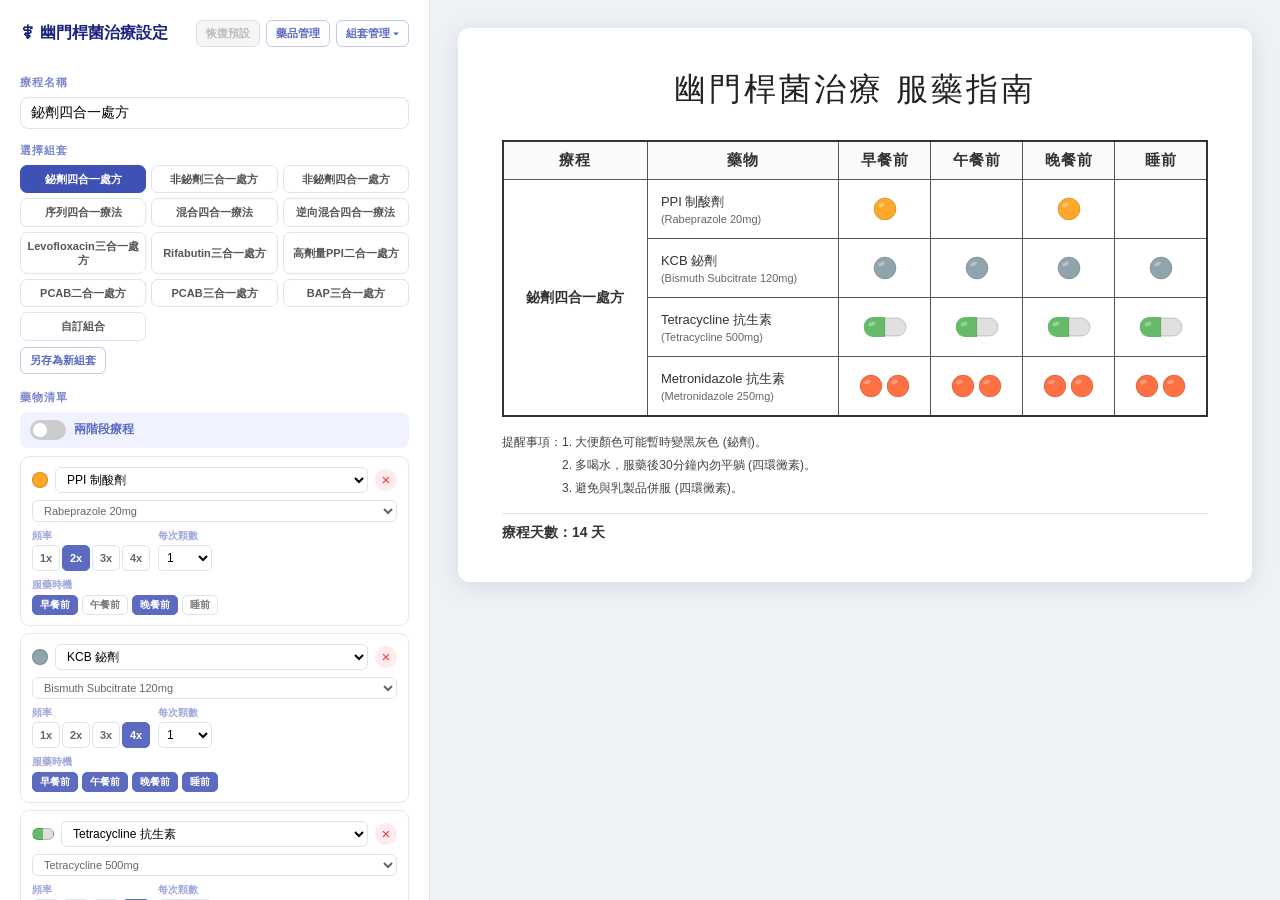
==== index.html @ baceca61 "Add files via upload" ====
<!DOCTYPE html>
<html lang="zh-TW">
<head>
<meta charset="UTF-8">
<meta name="viewport" content="width=device-width, initial-scale=1.0">
<title>幽門桿菌治療服藥指南</title>
<style>
*{box-sizing:border-box;margin:0;padding:0}
body{font-family:'PingFang TC','Noto Sans TC','Microsoft JhengHei',sans-serif;background:#eef2f7;color:#333;min-height:100vh}
.app{display:flex;height:100vh;overflow:hidden;position:relative}

/* ── Input Panel ── */
.input-panel{width:430px;min-width:390px;background:#fff;padding:0;overflow-y:auto;border-right:1px solid #dde3ef;display:flex;flex-direction:column;height:100vh}
.panel-inner{padding:20px;display:flex;flex-direction:column;gap:0;flex:1}
.panel-title{font-size:16px;font-weight:700;color:#1a237e;margin-bottom:14px;display:flex;align-items:center;gap:6px}
.sec-label{font-size:11px;font-weight:700;color:#7986cb;text-transform:uppercase;letter-spacing:1px;margin:14px 0 7px;display:flex;align-items:center;justify-content:space-between}

/* Main content lock */
.main-locked{pointer-events:none;opacity:.38;user-select:none}

/* Text inputs */
.text-input{width:100%;border:1.5px solid #dde3ef;border-radius:8px;padding:7px 10px;font-size:14px;font-family:inherit;transition:border-color .15s}
.text-input:focus{outline:none;border-color:#5c6bc0}
.text-input:disabled{background:#f5f5f5;cursor:not-allowed}

/* Preset grid */
.preset-grid{display:grid;grid-template-columns:1fr 1fr 1fr;gap:5px;margin-bottom:6px}
.preset-btn{padding:6px 4px;border:1.5px solid #dde3ef;background:#fff;border-radius:7px;cursor:pointer;font-size:11px;font-weight:600;color:#555;transition:all .12s;text-align:center;font-family:inherit;line-height:1.3}
.preset-btn:hover{border-color:#5c6bc0;color:#5c6bc0;background:#f0f2ff}
.preset-btn.active{border-color:#3f51b5;background:#3f51b5;color:#fff}

/* Preset action row */
.preset-action-row{display:flex;gap:5px;margin-bottom:2px;flex-wrap:wrap}

/* ── Preset Manager Panel ── */
.mgr-panel{display:none;background:#fff;padding:14px 20px 0;flex-direction:column;flex:1;overflow:hidden}
.mgr-panel.open{display:flex}
.mgr-title{font-size:13px;font-weight:700;color:#3f51b5;margin-bottom:10px;display:flex;align-items:center;gap:8px}
.mgr-mode-hint{font-size:11px;color:#9fa8da;margin-left:auto}

.mgr-list{flex:1;overflow-y:auto;min-height:0;display:flex;flex-direction:column;gap:2px}
.mgr-row{display:flex;align-items:center;gap:6px;padding:5px 6px;border-radius:7px;background:#f8f9ff;border:1.5px solid transparent;transition:border-color .1s,background .1s;cursor:default}
.mgr-row.drag-over{border-color:#5c6bc0;background:#eef0ff}
.mgr-drag-handle{cursor:grab;color:#bbb;font-size:14px;padding:0 2px;user-select:none;flex-shrink:0}
.mgr-drag-handle:active{cursor:grabbing}
.mgr-name-input{flex:1;border:1px solid transparent;border-radius:5px;padding:3px 6px;font-size:12px;font-family:inherit;background:transparent;color:#333;transition:all .1s}
.mgr-name-input:focus{outline:none;border-color:#5c6bc0;background:#fff}
.mgr-name-input.modified{color:#e65100;font-weight:600}
.mgr-name-input.deleted{color:#e65100;text-decoration:line-through}
.mgr-row.reordered .mgr-drag-handle{color:#1565c0}
.mgr-row.reordered .mgr-name-input{color:#1565c0;font-weight:600}
.mgr-del-btn{width:22px;height:22px;border:none;background:transparent;cursor:pointer;font-size:13px;color:#bbb;border-radius:4px;flex-shrink:0;display:flex;align-items:center;justify-content:center;transition:all .1s}
.mgr-del-btn:hover{background:#ffebee;color:#e53935}
.mgr-del-btn.active{color:#e53935}
.mgr-actions{display:flex;gap:6px;flex-wrap:wrap;padding:8px 0 8px;border-top:1px solid #eee;flex-shrink:0}
.mgr-hint{font-size:11px;color:#bbb;padding-bottom:8px;flex-shrink:0}

/* Phase toggle */
.phase-toggle-row{display:flex;align-items:center;gap:8px;margin-bottom:8px;padding:8px 10px;background:#f0f2ff;border-radius:8px}
.toggle-switch{position:relative;width:36px;height:20px;flex-shrink:0}
.toggle-switch input{opacity:0;width:0;height:0}
.toggle-track{position:absolute;cursor:pointer;top:0;left:0;right:0;bottom:0;background:#ccc;border-radius:20px;transition:.2s}
.toggle-track:before{position:absolute;content:"";height:14px;width:14px;left:3px;bottom:3px;background:#fff;border-radius:50%;transition:.2s}
.toggle-switch input:checked+.toggle-track{background:#5c6bc0}
.toggle-switch input:checked+.toggle-track:before{transform:translateX(16px)}
.toggle-label{font-size:12px;font-weight:600;color:#5c6bc0}
.phase-dur-select{margin-left:auto;border:1.5px solid #c5cae9;border-radius:6px;padding:3px 6px;font-size:12px;font-family:inherit;background:#fff;cursor:pointer}

/* Phase sections */
.phase-section{background:#f8f9ff;border:1.5px solid #e4e8f5;border-radius:10px;padding:10px;margin-bottom:8px}
.phase-header-row{display:flex;align-items:center;gap:6px;margin-bottom:8px}
.phase-badge{padding:2px 8px;border-radius:12px;font-size:11px;font-weight:700;color:#fff}
.p1{background:#5c6bc0}.p2{background:#00897b}

/* Drug rows */
.drug-list{display:flex;flex-direction:column;gap:7px}
.drug-row{background:#fff;border:1.5px solid #e4e8f5;border-radius:9px;padding:10px 11px}
.drug-row-header{display:flex;align-items:center;gap:7px;margin-bottom:7px}
.drug-icon-btn{flex-shrink:0;border:none;background:transparent;cursor:pointer;padding:0;border-radius:4px;transition:transform .15s}
.drug-icon-btn:hover{transform:scale(1.18)}
.drug-select{flex:1;border:1px solid #dde3ef;border-radius:6px;padding:4px 7px;font-size:12px;font-family:inherit;background:white;cursor:pointer}
.remove-btn{width:22px;height:22px;border:none;background:#ffebee;color:#e53935;border-radius:50%;cursor:pointer;font-size:15px;display:flex;align-items:center;justify-content:center;flex-shrink:0;line-height:1}
.remove-btn:hover{background:#ffcdd2}
.subtype-select{width:100%;border:1px solid #dde3ef;border-radius:6px;padding:3px 7px;font-size:11px;color:#666;font-family:inherit;background:white;margin-bottom:7px}
.controls-row{display:flex;gap:8px;align-items:flex-start;flex-wrap:wrap}
.ctrl-grp{display:flex;flex-direction:column;gap:2px}
.ctrl-lbl{font-size:10px;font-weight:600;color:#9fa8da}
.freq-btns{display:flex;gap:2px}
.freq-btn{width:28px;height:26px;border:1.5px solid #dde3ef;background:white;border-radius:5px;cursor:pointer;font-size:11px;font-weight:700;color:#666;transition:all .1s;font-family:inherit}
.freq-btn:hover{border-color:#7986cb;color:#5c6bc0}
.freq-btn.active{background:#5c6bc0;border-color:#5c6bc0;color:white}
.pills-sel{height:26px;border:1.5px solid #dde3ef;border-radius:5px;font-size:12px;font-family:inherit;padding:0 4px;background:white;cursor:pointer;min-width:54px}
.time-row{margin-top:7px}
.time-chips{display:flex;gap:4px;margin-top:3px;flex-wrap:wrap}
.time-lbl{display:flex;cursor:pointer}
.time-lbl input{display:none}
.time-chip{padding:2px 7px;border:1.5px solid #dde3ef;border-radius:5px;font-size:10px;font-weight:600;color:#777;background:white;transition:all .1s;user-select:none}
.time-lbl input:checked+.time-chip{background:#5c6bc0;border-color:#5c6bc0;color:white}
.custom-name-input{width:100%;border:1px solid #dde3ef;border-radius:5px;padding:3px 7px;font-size:11px;font-family:inherit;background:white;color:#444;margin-top:7px}
.custom-name-input::placeholder{color:#bbb}

/* Icon editor */
.icon-editor{margin-top:8px;padding:8px;background:#f0f2ff;border-radius:8px;border:1px solid #c5cae9}
.shape-opts{display:flex;gap:4px;flex-wrap:wrap;margin-top:3px}
.shape-btn{padding:3px 8px;border:1.5px solid #dde3ef;border-radius:5px;background:white;cursor:pointer;font-size:11px;font-family:inherit;transition:all .1s}
.shape-btn.active{background:#5c6bc0;border-color:#5c6bc0;color:white}
.swatch-row{display:flex;flex-wrap:wrap;gap:3px;margin-top:3px}
.swatch{width:20px;height:20px;border-radius:4px;cursor:pointer;border:2px solid transparent;transition:transform .1s;flex-shrink:0}
.swatch:hover{transform:scale(1.15)}
.swatch.on{border-color:#333;transform:scale(1.1)}
.hex-input{border:1px solid #dde3ef;border-radius:5px;padding:2px 5px;font-size:11px;font-family:monospace;width:72px;margin-top:3px;display:block}
.reset-icon-btn{margin-top:6px;padding:3px 8px;border:1px solid #dde3ef;background:white;border-radius:5px;cursor:pointer;font-size:11px;color:#888;font-family:inherit}
.reset-icon-btn:hover{background:#ffebee;color:#e53935;border-color:#ffcdd2}

.add-drug-btn{width:100%;padding:8px;border:2px dashed #c5cae9;background:transparent;border-radius:8px;cursor:pointer;color:#9fa8da;font-size:12px;font-weight:600;transition:all .15s;margin-top:4px;font-family:inherit}
.add-drug-btn:hover{border-color:#5c6bc0;color:#5c6bc0;background:#f0f2ff}

/* Settings */
.settings-grid{display:grid;grid-template-columns:1fr 1fr;gap:8px}
.sf label{display:block;font-size:10px;font-weight:700;color:#9fa8da;margin-bottom:3px}
.sf input,.sf textarea{width:100%;border:1.5px solid #dde3ef;border-radius:7px;padding:6px 9px;font-size:12px;font-family:inherit}
.sf input:focus,.sf textarea:focus{outline:none;border-color:#5c6bc0}
.sf textarea{resize:vertical;min-height:64px}

/* Buttons */
.btn{padding:8px 12px;border-radius:8px;font-size:12px;font-weight:700;font-family:inherit;cursor:pointer;border:1.5px solid transparent;transition:all .15s}
.btn-primary{background:#3f51b5;color:#fff;border-color:#3f51b5}.btn-primary:hover{background:#303f9f}
.btn-secondary{background:#fff;color:#5c6bc0;border-color:#c5cae9}.btn-secondary:hover{background:#f0f2ff;border-color:#5c6bc0}
.btn-warn{background:#fff;color:#e65100;border-color:#ffcc80}.btn-warn:hover{background:#fff3e0}
.btn-danger{background:#fff;color:#e53935;border-color:#ffcdd2}.btn-danger:hover{background:#ffebee}
.btn-sm{padding:5px 9px;border-radius:6px;font-size:11px;font-weight:600;cursor:pointer;font-family:inherit;border:1.5px solid #c5cae9;background:white;color:#5c6bc0;transition:all .1s}
.btn-sm:hover{background:#f0f2ff}
.btn-sm.primary{background:#5c6bc0;border-color:#5c6bc0;color:#fff}.btn-sm.primary:hover{background:#3f51b5}
.btn-sm.warn{color:#e65100;border-color:#ffcc80}.btn-sm.warn:hover{background:#fff3e0}
.btn-sm.danger{color:#e53935;border-color:#ffcdd2}.btn-sm.danger:hover{background:#ffebee}
.action-row{display:flex;gap:6px;margin-top:16px}

/* ── Preview ── */
.preview-panel{flex:1;padding:28px;overflow-y:auto;display:flex;flex-direction:column;align-items:center;height:100vh}
.preview-paper{background:white;border-radius:12px;box-shadow:0 4px 24px rgba(0,0,0,.1);padding:40px 44px;width:100%;max-width:900px}
.preview-title{text-align:center;font-size:32px;font-weight:300;color:#222;margin-bottom:28px;letter-spacing:3px}
.empty-hint{text-align:center;color:#bbb;padding:60px 0;font-size:14px}
.med-table{width:100%;border-collapse:collapse;border:2px solid #333}
.med-table th,.med-table td{border:1.5px solid #555;padding:9px 13px;text-align:center;vertical-align:middle}
.med-table thead th{font-weight:700;font-size:15px;background:#fafafa;letter-spacing:1px}
.col-reg{font-size:14px;font-weight:700;min-width:110px}
.col-drug{text-align:left!important;font-size:13px;font-weight:500;padding-right:16px!important}
.drug-dose{font-size:11px;font-weight:400;color:#666}
.col-time{min-width:80px}
.pills-cell{min-height:40px;display:flex;justify-content:center;align-items:center;gap:3px;flex-wrap:wrap;padding:3px 0}
.phase-hdr td{background:#e8eaf6;font-size:13px;font-weight:700;color:#3f51b5;padding:6px 13px;text-align:left}
.phase-hdr.p2 td{background:#e0f2f1;color:#00695c}
.notes-sec{margin-top:14px;font-size:12px;line-height:1.9;color:#444}
.footer-bar{display:flex;justify-content:space-between;align-items:baseline;margin-top:14px;font-size:14px;font-weight:600;border-top:1px solid #e0e0e0;padding-top:10px}

/* ── Drug Manager Panel (inside input-panel) ── */
.drug-panel{display:none;background:#fff;border-bottom:2px solid #c5cae9;padding:14px 20px 0;flex-direction:column;flex:1;overflow:hidden}
.drug-panel.open{display:flex}
.drug-panel-title-row{font-size:13px;font-weight:700;color:#3f51b5;margin-bottom:10px;flex-shrink:0}
.drug-panel-scroll{flex:1;overflow-y:auto;min-height:0}
.drug-panel-actions{display:flex;gap:6px;flex-wrap:wrap;padding:8px 0 12px;border-top:1px solid #eee;flex-shrink:0}
/* A5 global reset button */
.defaults-off{color:#bbb!important;border-color:#e0e0e0!important;background:#f5f5f5!important;cursor:not-allowed!important;pointer-events:none!important}

/* Drug manager rows */
.dm-drug-row{border:1.5px solid #e4e8f5;border-radius:10px;margin-bottom:8px;overflow:hidden}
.dm-drug-header{display:flex;align-items:center;gap:8px;padding:9px 12px;cursor:pointer;background:#f8f9ff;transition:background .1s}
.dm-drug-header:hover{background:#f0f2ff}
.dm-drug-name-input{flex:1;border:1px solid transparent;border-radius:5px;padding:3px 7px;font-size:13px;font-family:inherit;background:transparent;font-weight:600}
.dm-drug-name-input:focus{outline:none;border-color:#5c6bc0;background:#fff}
.dm-expand-icon{color:#aaa;font-size:12px;flex-shrink:0}
.dm-drug-body{padding:12px;border-top:1px solid #e4e8f5;background:#fff;display:none}
.dm-drug-body.open{display:block}
.dm-section-label{font-size:11px;font-weight:700;color:#9fa8da;margin-bottom:5px;margin-top:10px}
.dm-section-label:first-child{margin-top:0}
.dm-subtypes{display:flex;flex-direction:column;gap:4px}
.dm-subtype-row{display:flex;gap:5px;align-items:center}
.dm-subtype-input{flex:1;border:1px solid #dde3ef;border-radius:5px;padding:4px 8px;font-size:12px;font-family:inherit}
.dm-subtype-del{width:22px;height:22px;border:none;background:#ffebee;color:#e53935;border-radius:50%;cursor:pointer;font-size:14px;flex-shrink:0;display:flex;align-items:center;justify-content:center}
.dm-subtype-del:hover{background:#ffcdd2}
.dm-add-subtype-btn{padding:3px 8px;border:1.5px dashed #c5cae9;background:transparent;border-radius:5px;font-size:11px;color:#9fa8da;cursor:pointer;font-family:inherit;margin-top:3px}
.dm-add-subtype-btn:hover{border-color:#5c6bc0;color:#5c6bc0}
.dm-deleted{opacity:.5;pointer-events:none}
.dm-drug-header.deleted .dm-drug-name-input{text-decoration:line-through;color:#e53935}

@media print{
  .input-panel{display:none!important}
  .preview-panel{padding:0;background:white}
  .preview-paper{box-shadow:none;border-radius:0;padding:28px;max-width:100%}
  body{background:white}
}
</style>
</head>
<body>
<div class="app">

<!-- ══ INPUT PANEL ══ -->
<div class="input-panel">

<!-- ── Preset Manager Panel ── -->
<div class="mgr-panel" id="mgrPanel">
  <div class="mgr-title">
    組套管理
    <span class="mgr-mode-hint" id="mgrModeHint"></span>
  </div>
  <div class="mgr-list" id="mgrList"></div>
  <div class="mgr-actions">
    <button class="btn btn-sm primary" id="mgrSaveBtn" style="display:none" onclick="mgrSave()">儲存修改</button>
    <button class="btn btn-sm warn" id="mgrRevertBtn" style="display:none" onclick="mgrRevert()">回復</button>
    <button class="btn btn-sm" onclick="closeMgr()">關閉</button>
  </div>
  <div class="mgr-hint" id="mgrHint"></div>
</div>

<!-- ── Drug Manager Panel ── -->
<div class="drug-panel" id="drugPanel">
  <div class="drug-panel-title-row">藥品管理</div>
  <div class="drug-panel-scroll">
    <div id="dmList"></div>
    <button class="add-drug-btn" style="margin-top:8px" onclick="dmAddDrug()">＋ 新增藥品</button>
  </div>
  <div class="drug-panel-actions">
    <button class="btn btn-sm primary" id="dmSaveBtn" style="display:none" onclick="saveDrugMgr()">儲存修改</button>
    <button class="btn btn-sm warn" id="dmRevertBtn" style="display:none" onclick="revertDrugMgr()">回復</button>
    <button class="btn btn-sm" onclick="cancelDrugMgr()">關閉</button>
  </div>
</div>

<div class="panel-inner" id="mainContent">
  <div class="panel-title">⚕ 幽門桿菌治療設定
    <span style="margin-left:auto;display:flex;gap:6px">
      <button class="btn btn-sm" id="resetDefaultsBtn" onclick="resetToDefaults()">恢復預設</button>
      <button class="btn btn-sm" onclick="openDrugMgr()">藥品管理</button>
      <button class="btn btn-sm" id="mgrToggleBtn" onclick="toggleMgr()">組套管理 ▾</button>
    </span>
  </div>

  <div class="sec-label">療程名稱</div>
  <input id="regimenName" type="text" class="text-input" placeholder="例：鉍劑四合一處方" oninput="onRegimenNameInput()">

  <div class="sec-label">選擇組套</div>
  <div class="preset-grid" id="presetGrid"></div>
  <div class="preset-action-row" id="presetActionRow">
    <button class="btn btn-sm primary" id="saveModBtn" style="display:none" onclick="saveCurrentPreset()">儲存修改</button>
    <button class="btn btn-sm warn" id="revertBtn" style="display:none" onclick="revertToLastSaved()">回復</button>
    <button class="btn btn-sm" onclick="saveAsNewPreset()">另存為新組套</button>
  </div>

  <div class="sec-label">藥物清單</div>
  <div class="phase-toggle-row">
    <label class="toggle-switch"><input type="checkbox" id="phasedToggle" onchange="togglePhased()"><span class="toggle-track"></span></label>
    <span class="toggle-label">兩階段療程</span>
    <select class="phase-dur-select" id="phaseDurSelect" style="display:none" onchange="setPhaseDur(this.value)">
      <option value="7-7">7 + 7 天</option>
      <option value="5-5">5 + 5 天</option>
    </select>
  </div>
  <div id="phaseSections"></div>

  <div class="sec-label">基本設定</div>
  <div class="settings-grid">
    <div class="sf"><label>療程天數</label><input id="duration" type="number" value="14" min="1" max="60" oninput="onDurationInput()"></div>
    <div class="sf"><label>診所 / 醫院</label><input id="clinicName" type="text" placeholder="診所名稱" oninput="renderPreview()"></div>
  </div>
  <div class="sf" style="margin-top:8px"><label>提醒事項</label>
    <textarea id="notes" placeholder="例：&#10;1. 大便顏色可能暫時變黑灰色 (鉍劑)。" oninput="onNotesInput()"></textarea>
  </div>

  <div class="action-row">
    <button class="btn btn-primary" style="flex:1" onclick="window.print()">列印 / 儲存 PDF</button>
    <button class="btn btn-danger" onclick="clearAll()">清除</button>
  </div>
</div><!-- panel-inner -->
</div><!-- input-panel -->

<!-- ══ PREVIEW PANEL ══ -->
<div class="preview-panel">
  <div class="preview-paper" id="previewPaper">
    <div class="preview-title">幽門桿菌治療 服藥指南</div>
    <div class="empty-hint">請選擇組套或新增藥物</div>
  </div>
</div>

</div><!-- .app -->


<script>
// ═══════════════════════════════════════════════
//  DEFAULT DATA
// ═══════════════════════════════════════════════

const DEFAULT_DRUGS = [
  {id:'ppi',      name:'PPI 制酸劑',            subtypes:['Omeprazole 20mg','Esomeprazole 40mg','Lansoprazole 30mg','Rabeprazole 20mg','Pantoprazole 40mg'], shape:'round',  color:'#FFA726',color2:null},
  {id:'pcab',     name:'PCAB 制酸劑 (需自費)',    subtypes:['Vonoprazan 20mg'],                                                                              shape:'oval',   color:'#FF8A80',color2:null},
  {id:'bismuth',  name:'KCB 鉍劑',               subtypes:['Bismuth Subcitrate 120mg'],                                                                     shape:'round',  color:'#90A4AE',color2:null},
  {id:'tetracycline',name:'Tetracycline 抗生素',  subtypes:['Tetracycline 500mg'],                                                                           shape:'capsule',color:'#66BB6A',color2:'#E0E0E0'},
  {id:'metronidazole',name:'Metronidazole 抗生素',subtypes:['Metronidazole 250mg','Metronidazole 500mg'],                                                   shape:'round',  color:'#FF7043',color2:null},
  {id:'amoxicillin',name:'Amoxicillin 抗生素',    subtypes:['Amoxicillin 250mg','Amoxicillin 500mg'],                                                        shape:'capsule',color:'#EF5350',color2:'#BDBDBD'},
  {id:'clarithromycin',name:'Clarithromycin 抗生素',subtypes:['Clarithromycin 500mg'],                                                                      shape:'round',  color:'#FFD740',color2:null},
  {id:'levofloxacin',name:'Levofloxacin 抗生素',  subtypes:['Levofloxacin 500mg'],                                                                          shape:'oval',   color:'#80DEEA',color2:null},
  {id:'rifabutin', name:'Rifabutin 抗生素',        subtypes:['Rifabutin 150mg'],                                                                             shape:'capsule',color:'#CE93D8',color2:'#9575CD'},
  {id:'doxycycline',name:'Doxycycline 抗生素',     subtypes:['Doxycycline 100mg'],                                                                           shape:'capsule',color:'#FFB74D',color2:'#FFF176'},
];

function mkD(drugId,freq,pills,times,subtype){return{drugId,subtype:subtype||0,freq,pills,times:times||null,customName:null,icon:null};}
const ALL_TS=['breakfast','lunch','dinner','sleep'];

const DEFAULT_PRESETS=[
  {id:'bqt',name:'鉍劑四合一處方',isPhased:false,duration:14,notes:'1. 大便顏色可能暫時變黑灰色 (鉍劑)。\n2. 多喝水，服藥後30分鐘內勿平躺 (四環黴素)。\n3. 避免與乳製品併服 (四環黴素)。',
   phases:[{drugs:[mkD('ppi',2,1,null,3),mkD('bismuth',4,1),mkD('tetracycline',4,1),mkD('metronidazole',4,2)]}]},
  {id:'std_triple',name:'非鉍劑三合一處方',isPhased:false,duration:14,notes:'1. 請按時服藥，切勿自行停藥。\n2. 如有嚴重腸胃不適請回診。',
   phases:[{drugs:[mkD('ppi',2,1,null,3),mkD('amoxicillin',2,2,null,1),mkD('clarithromycin',2,1)]}]},
  {id:'concomitant',name:'非鉍劑四合一處方',isPhased:false,duration:14,notes:'1. 請按時服藥，切勿自行停藥。\n2. 服藥期間嚴禁飲酒 (Metronidazole)。',
   phases:[{drugs:[mkD('ppi',2,1,null,3),mkD('amoxicillin',2,2,null,1),mkD('clarithromycin',2,1),mkD('metronidazole',2,2)]}]},
  {id:'sequential',name:'序列四合一療法 (Sequential)',isPhased:true,phaseDurations:[7,7],notes:'1. 第一階段結束後立即開始第二階段，勿中斷。\n2. 服藥期間嚴禁飲酒 (Metronidazole)。',
   phases:[{drugs:[mkD('ppi',2,1,null,3),mkD('amoxicillin',2,2,null,1)]},{drugs:[mkD('ppi',2,1,null,3),mkD('clarithromycin',2,1),mkD('metronidazole',2,2)]}]},
  {id:'hybrid',name:'混合四合一療法 (Hybrid)',isPhased:true,phaseDurations:[7,7],notes:'1. 第一階段結束後立即開始第二階段，勿中斷。\n2. 服藥期間嚴禁飲酒 (Metronidazole)。',
   phases:[{drugs:[mkD('ppi',2,1,null,3),mkD('amoxicillin',2,2,null,1)]},{drugs:[mkD('ppi',2,1,null,3),mkD('amoxicillin',2,2,null,1),mkD('clarithromycin',2,1),mkD('metronidazole',2,2)]}]},
  {id:'rev_hybrid',name:'逆向混合四合一療法 (Reverse Hybrid)',isPhased:true,phaseDurations:[7,7],notes:'1. 第一階段結束後立即開始第二階段，勿中斷。\n2. 服藥期間嚴禁飲酒 (Metronidazole)。',
   phases:[{drugs:[mkD('ppi',2,1,null,3),mkD('amoxicillin',2,2,null,1),mkD('clarithromycin',2,1),mkD('metronidazole',2,2)]},{drugs:[mkD('ppi',2,1,null,3),mkD('amoxicillin',2,2,null,1)]}]},
  {id:'levo_triple',name:'Levofloxacin三合一處方',isPhased:false,duration:14,notes:'1. Levofloxacin 請於早餐前服用。\n2. 避免強烈陽光直射 (光敏感反應)。',
   phases:[{drugs:[mkD('ppi',2,1,null,3),mkD('amoxicillin',2,2,null,1),mkD('levofloxacin',1,1,['breakfast'])]}]},
  {id:'rifabutin',name:'Rifabutin三合一處方',isPhased:false,duration:14,notes:'1. Rifabutin 可能使體液（尿液、淚液）變橘色，屬正常現象。',
   phases:[{drugs:[mkD('ppi',2,1,null,3),mkD('amoxicillin',2,2,null,1),mkD('rifabutin',2,1)]}]},
  {id:'hdppi_dual',name:'高劑量PPI二合一處方',isPhased:false,duration:14,notes:'1. 請按時服藥，切勿自行停藥。\n2. 如有嚴重腸胃不適請回診。',
   phases:[{drugs:[mkD('ppi',4,1,ALL_TS,3),mkD('amoxicillin',4,3,ALL_TS)]}]},
  {id:'pcab_dual',name:'PCAB二合一處方',isPhased:false,duration:14,notes:'1. PCAB制酸劑需自費，請詢問費用。\n2. 如對盤尼西林類抗生素過敏，請告知醫師。',
   phases:[{drugs:[mkD('pcab',2,1),mkD('amoxicillin',3,2,null,1)]}]},
  {id:'pcab_triple',name:'PCAB三合一處方',isPhased:false,duration:14,notes:'1. PCAB制酸劑需自費，請詢問費用。\n2. 如對盤尼西林類抗生素過敏，請告知醫師。',
   phases:[{drugs:[mkD('pcab',2,1),mkD('amoxicillin',2,2,null,1),mkD('clarithromycin',2,1)]}]},
  {id:'bap_triple',name:'BAP三合一處方',isPhased:false,duration:14,notes:'1. PCAB制酸劑需自費，請詢問費用。\n2. 大便顏色可能暫時變黑灰色 (鉍劑)。\n3. 如有嚴重腸胃不適請回診。',
   phases:[{drugs:[mkD('pcab',2,1,['breakfast','dinner']),mkD('bismuth',4,1,ALL_TS),mkD('amoxicillin',4,3,ALL_TS)]}]},
];

const TIME_SLOTS=[{id:'breakfast',label:'早餐前'},{id:'lunch',label:'午餐前'},{id:'dinner',label:'晚餐前'},{id:'sleep',label:'睡前'}];
const TIME_ORDER=['breakfast','lunch','dinner','sleep'];
const PILL_COUNTS=[0.5,1,2,3,4];
const SHAPES=[{id:'round',label:'圓錠'},{id:'oval',label:'橢圓錠'},{id:'capsule',label:'膠囊'},{id:'small',label:'小圓錠'}];
const SW1=['#FFA726','#FF7043','#EF5350','#F48FB1','#CE93D8','#9FA8DA','#7986CB','#80CBC4','#A5D6A7','#66BB6A','#FFD740','#FFCC80','#90A4AE','#BDBDBD','#78909C','#37474F'];
const SW2=['#E0E0E0','#BDBDBD','#F5F5F5','#FFFFFF','#FFF9C4','#E8F5E9','#E3F2FD','#F3E5F5','#FBE9E7','#E0F7FA','#FCE4EC','#E8EAF6','#F1F8E9','#FFFDE7','#ECEFF1','#FBE9E7'];

// ═══════════════════════════════════════════════
//  PERSISTENCE
// ═══════════════════════════════════════════════
function dc(x){return JSON.parse(JSON.stringify(x));}

let DRUGS_DB=(()=>{try{const s=localStorage.getItem('hp_drugs_v2');if(s){const d=JSON.parse(s);if(Array.isArray(d)&&d.length)return d;}}catch{}return dc(DEFAULT_DRUGS);})();
let allPresets=(()=>{try{const s=localStorage.getItem('hp_presets_v6');if(s){const p=JSON.parse(s);if(Array.isArray(p)&&p.length)return p;}}catch{}return dc(DEFAULT_PRESETS);})();

function saveDrugs(){localStorage.setItem('hp_drugs_v2',JSON.stringify(DRUGS_DB));}
function savePresets(){localStorage.setItem('hp_presets_v6',JSON.stringify(allPresets));}

// Migrate existing localStorage data (drug list cleanup)
(function(){
  let pChanged=false;
  if(pChanged)savePresets();

  let dChanged=false;
  ['tinidazole','furazolidone'].forEach(rmId=>{const i=DRUGS_DB.findIndex(d=>d.id===rmId);if(i!==-1){DRUGS_DB.splice(i,1);dChanged=true;}});
  const amox=DRUGS_DB.find(d=>d.id==='amoxicillin');
  if(amox){const before=amox.subtypes.length;amox.subtypes=amox.subtypes.filter(s=>s!=='Amoxicillin 1000mg');if(amox.subtypes.length!==before)dChanged=true;}
  // Migrate drug subtype display names (remove brand names)
  const subtypeRenames={'Vonoprazan 20mg (Takecab)':'Vonoprazan 20mg','Bismuth Subcitrate 120mg (De-Nol)':'Bismuth Subcitrate 120mg','Tetracycline HCl 500mg':'Tetracycline 500mg','Clarithromycin 500mg (Klaricid)':'Clarithromycin 500mg','Levofloxacin 500mg (Cravit)':'Levofloxacin 500mg'};
  DRUGS_DB.forEach(d=>{if(d.subtypes)d.subtypes=d.subtypes.map(s=>{if(subtypeRenames[s]){dChanged=true;return subtypeRenames[s];}return s;});});
  // Migrate PPI subtype 0→3 (Omeprazole→Rabeprazole/Pariet) in all saved presets
  allPresets.forEach(p=>{p.phases.forEach(ph=>{ph.drugs.forEach(d=>{if(d.drugId==='ppi'&&d.subtype===0){d.subtype=3;pChanged=true;}});});});
  if(dChanged)saveDrugs();
})();

// ═══════════════════════════════════════════════
//  STATE
// ═══════════════════════════════════════════════
let R=dc(allPresets[0]);          // working regimen
let lastSavedR=dc(allPresets[0]); // snapshot for revert
let activePresetId=allPresets[0]?.id||null;
let isDirty=false;
let regimenNameEdited=false;      // user manually changed the regimen name

// Preset Manager state
let showMgr=false;
let mgrOrigNames={};  // {id:name} snapshot at open
let mgrOrigOrder=[];  // id[] snapshot at open
let mgrWorkOrder=[];  // id[] current working order
let mgrPendNames={};  // {id:newName} pending renames
let mgrPendDel=new Set(); // pending deletes (id)
let mgrMode=null;     // null | 'edit' | 'drag'
let mgrDragSrc=null;
let mgrDirty=false;

// Drug Manager state
let dmData=null;      // working copy during editing
let dmOrigData=null;  // snapshot at open (for revert)
let dmOpenIdx=null;   // expanded drug row index

// Icon editor state
let openIconEd=null;  // "ph{p}-dr{d}"
let uidCnt=0;
const nuid=()=>++uidCnt;
let svgCnt=0;

// ═══════════════════════════════════════════════
//  HELPERS
// ═══════════════════════════════════════════════
function defTimes(f){return f===1?['breakfast']:f===2?['breakfast','dinner']:f===3?['breakfast','lunch','dinner']:['breakfast','lunch','dinner','sleep'];}
function addUids(reg){reg.phases.forEach(ph=>ph.drugs.forEach(d=>{if(!d.uid)d.uid=nuid();}));}
function getDB(drugId){return DRUGS_DB.find(d=>d.id===drugId)||null;}
function resolveIcon(drugId,ov){
  const d=getDB(drugId)||{shape:'round',color:'#ccc',color2:null};
  if(!ov)return{shape:d.shape,color:d.color,color2:d.color2||null};
  return{shape:ov.shape||d.shape,color:ov.color||d.color,color2:ov.color2!==undefined?ov.color2:(d.color2||null)};
}
function totalDays(reg){
  if(reg.isPhased)return(reg.phaseDurations||[7,7]).reduce((a,b)=>a+b,0);
  return reg.duration||14;
}
function getPresetName(id){return allPresets.find(p=>p.id===id)?.name||id;}
function esc(s){return(s||'').replace(/&/g,'&amp;').replace(/"/g,'&quot;').replace(/</g,'&lt;');}

// ═══════════════════════════════════════════════
//  SVG RENDERING
// ═══════════════════════════════════════════════
function wholePill(icon){
  const {shape,color,color2}=icon;
  if(shape==='small')return`<svg width="18" height="18" viewBox="0 0 18 18"><circle cx="9" cy="9" r="8" fill="${color}" stroke="rgba(0,0,0,.18)" stroke-width="1"/><ellipse cx="6.5" cy="6" rx="2.5" ry="1.5" fill="rgba(255,255,255,.32)" transform="rotate(-25 6.5 6)"/></svg>`;
  if(shape==='round')return`<svg width="24" height="24" viewBox="0 0 24 24"><circle cx="12" cy="12" r="11" fill="${color}" stroke="rgba(0,0,0,.18)" stroke-width="1"/><ellipse cx="8.5" cy="8" rx="3.5" ry="2" fill="rgba(255,255,255,.32)" transform="rotate(-25 8.5 8)"/></svg>`;
  if(shape==='oval')return`<svg width="38" height="22" viewBox="0 0 38 22"><rect x="1" y="1" width="36" height="20" rx="10" fill="${color}" stroke="rgba(0,0,0,.18)" stroke-width="1"/><rect x="5" y="5" width="14" height="6" rx="3" fill="rgba(255,255,255,.30)"/></svg>`;
  if(shape==='capsule'){const c2=color2||'#E0E0E0';return`<svg width="44" height="20" viewBox="0 0 44 20"><rect x="1" y="1" width="42" height="18" rx="9" fill="${c2}" stroke="rgba(0,0,0,.18)" stroke-width="1"/><path d="M1 9 A9 9 0 0 1 10 0 L22 0 L22 20 L10 20 A9 9 0 0 1 1 11Z" fill="${color}"/><line x1="22" y1="1" x2="22" y2="19" stroke="rgba(0,0,0,.10)" stroke-width="1"/><ellipse cx="9" cy="7" rx="3.5" ry="2.2" fill="rgba(255,255,255,.32)" transform="rotate(-20 9 7)"/></svg>`;}
  return`<svg width="24" height="24" viewBox="0 0 24 24"><circle cx="12" cy="12" r="11" fill="${color||'#ccc'}" stroke="rgba(0,0,0,.18)" stroke-width="1"/></svg>`;
}
function halfPill(icon){
  const {shape,color,color2}=icon;
  const dash=`stroke="rgba(0,0,0,.18)" stroke-width="1"`;
  // viewBox covers only the left half of the pill coordinate space — no scaling, no clipPath needed.
  if(shape==='small')
    return`<svg width="9" height="18" viewBox="0 0 9 18" overflow="hidden"><circle cx="9" cy="9" r="8" fill="${color}" stroke="rgba(0,0,0,.18)" stroke-width="1"/><line x1="8.5" y1="1" x2="8.5" y2="17" ${dash}/></svg>`;
  if(shape==='round')
    return`<svg width="12" height="24" viewBox="0 0 12 24" overflow="hidden"><circle cx="12" cy="12" r="11" fill="${color}" stroke="rgba(0,0,0,.18)" stroke-width="1"/><line x1="11.5" y1="1" x2="11.5" y2="23" ${dash}/></svg>`;
  if(shape==='oval')
    return`<svg width="19" height="22" viewBox="0 0 19 22" overflow="hidden"><rect x="1" y="1" width="36" height="20" rx="10" fill="${color}" stroke="rgba(0,0,0,.18)" stroke-width="1"/><line x1="18.5" y1="1" x2="18.5" y2="21" ${dash}/></svg>`;
  if(shape==='capsule'){const c2=color2||'#E0E0E0';
    return`<svg width="22" height="20" viewBox="0 0 22 20" overflow="hidden"><rect x="1" y="1" width="42" height="18" rx="9" fill="${c2}" stroke="rgba(0,0,0,.18)" stroke-width="1"/><path d="M1 9 A9 9 0 0 1 10 0 L22 0 L22 20 L10 20 A9 9 0 0 1 1 11Z" fill="${color}"/><line x1="21.5" y1="1" x2="21.5" y2="19" ${dash}/></svg>`;}
  return`<svg width="12" height="24" viewBox="0 0 12 24" overflow="hidden"><circle cx="12" cy="12" r="11" fill="${color||'#ccc'}" stroke="rgba(0,0,0,.18)" stroke-width="1"/><line x1="11.5" y1="1" x2="11.5" y2="23" ${dash}/></svg>`;
}
function pillsHTML(drugId,ov,count){
  const icon=resolveIcon(drugId,ov),whole=Math.floor(count),hasH=Math.abs(count%1)>0.1;
  let h='';for(let i=0;i<whole;i++)h+=wholePill(icon);
  if(hasH)h+=halfPill(icon);return h;
}
function drugIconSmall(drugId,ov){
  const{shape,color,color2}=resolveIcon(drugId,ov);
  if(shape==='capsule')return`<div style="width:22px;height:12px;border-radius:6px;background:linear-gradient(90deg,${color} 50%,${color2||'#E0E0E0'} 50%);border:1px solid rgba(0,0,0,.18);flex-shrink:0"></div>`;
  if(shape==='oval')return`<div style="width:22px;height:12px;border-radius:6px;background:${color};border:1px solid rgba(0,0,0,.18);flex-shrink:0"></div>`;
  const sz=shape==='small'?14:16;
  return`<div style="width:${sz}px;height:${sz}px;border-radius:50%;background:${color};border:1px solid rgba(0,0,0,.18);flex-shrink:0"></div>`;
}

// ═══════════════════════════════════════════════
//  INPUT PANEL RENDERING
// ═══════════════════════════════════════════════
function renderAll(){
  syncFormToR();renderPresets();renderPhaseSections();renderPreview();syncDirtyBtns();syncResetBtn();
}

// ── A5: Global reset ──
function isDefaultState(){
  const strip=obj=>JSON.parse(JSON.stringify(obj,(k,v)=>k==='uid'?undefined:v));
  if(JSON.stringify(strip(allPresets))!==JSON.stringify(strip(DEFAULT_PRESETS)))return false;
  if(DRUGS_DB.some(d=>d.deleted)||DRUGS_DB.length!==DEFAULT_DRUGS.length)return false;
  const normDrug=d=>({id:d.id,name:d.name,subtypes:d.subtypes,shape:d.shape,color:d.color,color2:d.color2||null});
  return JSON.stringify(DRUGS_DB.map(normDrug))===JSON.stringify(DEFAULT_DRUGS.map(normDrug));
}
function syncResetBtn(){
  const btn=document.getElementById('resetDefaultsBtn');if(!btn)return;
  if(isDefaultState()){btn.className='btn btn-sm defaults-off';btn.disabled=true;}
  else{btn.className='btn btn-sm warn';btn.disabled=false;}
}
function resetToDefaults(){
  if(!confirm('確定要將所有組套與藥品恢復預設值嗎？（所有自訂內容將遺失）'))return;
  allPresets=dc(DEFAULT_PRESETS);savePresets();
  DRUGS_DB=dc(DEFAULT_DRUGS);saveDrugs();
  activePresetId=null;isDirty=false;mgrDirty=false;dmDirty=false;
  if(showMgr){showMgr=false;document.getElementById('mgrPanel').classList.remove('open');document.getElementById('mainContent').style.display='';document.getElementById('mgrToggleBtn').textContent='組套管理 ▾';}
  closeDrugMgr();
  R={name:'',isPhased:false,duration:14,notes:'',phases:[{drugs:[]}]};
  lastSavedR=dc(R);regimenNameEdited=false;openIconEd=null;
  document.getElementById('regimenName').value='';
  document.getElementById('duration').value='';
  document.getElementById('duration').disabled=false;
  document.getElementById('notes').value='';
  renderAll();
}

// ── B1: Manager dirty buttons ──
function syncMgrBtns(){
  document.getElementById('mgrSaveBtn').style.display=mgrDirty?'':'none';
  document.getElementById('mgrRevertBtn').style.display=mgrDirty?'':'none';
}

function syncFormToR(){
  document.getElementById('regimenName').value=document.getElementById('regimenName').value||R.name||'';
  document.getElementById('duration').value=totalDays(R);
  document.getElementById('duration').disabled=!!R.isPhased;
  document.getElementById('notes').value=R.notes||'';
  const pdSel=document.getElementById('phaseDurSelect');
  document.getElementById('phasedToggle').checked=!!R.isPhased;
  pdSel.style.display=R.isPhased?'':'none';
  if(R.isPhased&&R.phaseDurations)pdSel.value=R.phaseDurations[0]+'-'+R.phaseDurations[1];
}

function renderPresets(){
  const grid=document.getElementById('presetGrid');
  grid.innerHTML=allPresets.map(p=>
    `<button class="preset-btn${activePresetId===p.id?' active':''}" onclick="confirmLoadPreset('${p.id}')">${p.name.replace(/（[^）]*）/g,'').replace(/\([^)]*\)/g,'').trim()}</button>`
  ).join('')+`<button class="preset-btn${!activePresetId?' active':''}" onclick="setCustomMode()">自訂組合</button>`;
}

function syncDirtyBtns(){
  document.getElementById('saveModBtn').style.display=(isDirty&&activePresetId)?'':'none';
  document.getElementById('revertBtn').style.display=isDirty?'':'none';
}
function rMatchesSaved(){
  function norm(reg){
    return JSON.parse(JSON.stringify(reg,(k,v)=>k==='uid'?undefined:v));
  }
  function normPhases(phases){
    return phases.map(ph=>({drugs:ph.drugs.map(d=>({
      drugId:d.drugId, subtype:d.subtype, freq:d.freq, pills:d.pills,
      times:[...(d.times||defTimes(d.freq))].sort((a,b)=>TIME_ORDER.indexOf(a)-TIME_ORDER.indexOf(b)),
      icon:d.icon||null
    }))}));
  }
  const cur={name:R.name||'',phases:normPhases(R.phases),isPhased:!!R.isPhased,phaseDurations:R.phaseDurations||null,duration:R.isPhased?null:(R.duration||14),notes:R.notes||''};
  const orig={name:lastSavedR.name||'',phases:normPhases(lastSavedR.phases),isPhased:!!lastSavedR.isPhased,phaseDurations:lastSavedR.phaseDurations||null,duration:lastSavedR.isPhased?null:(lastSavedR.duration||14),notes:lastSavedR.notes||''};
  return JSON.stringify(norm(cur))===JSON.stringify(norm(orig));
}
function onNotesInput(){R.notes=document.getElementById('notes').value;markDirty();renderPreview();}
function onDurationInput(){if(!R.isPhased)R.duration=parseInt(document.getElementById('duration').value)||14;markDirty();renderPreview();}
function markDirty(){isDirty=true;if(rMatchesSaved())isDirty=false;syncDirtyBtns();}

function renderPhaseSections(){
  const c=document.getElementById('phaseSections');
  if(R.isPhased){
    c.innerHTML=R.phases.map((_,pi)=>`
      <div class="phase-section">
        <div class="phase-header-row">
          <span class="phase-badge ${pi===0?'p1':'p2'}">${pi===0?'第一階段':'第二階段'}</span>
          <span style="font-size:12px;color:#888;margin-left:auto">${(R.phaseDurations||[7,7])[pi]} 天</span>
        </div>
        <div class="drug-list">${R.phases[pi].drugs.map((_,di)=>renderDrugRow(pi,di)).join('')}</div>
        <button class="add-drug-btn" onclick="addDrug(${pi})">＋ 新增藥物</button>
      </div>`).join('');
  }else{
    c.innerHTML=`<div class="drug-list">${R.phases[0].drugs.map((_,di)=>renderDrugRow(0,di)).join('')}</div><button class="add-drug-btn" onclick="addDrug(0)">＋ 新增藥物</button>`;
  }
}

function renderDrugRow(pi,di){
  const e=R.phases[pi].drugs[di];
  const drug=getDB(e.drugId);
  const times=e.times||defTimes(e.freq);
  const edKey=`ph${pi}-dr${di}`;
  const isOpen=openIconEd===edKey;
  const icon=resolveIcon(e.drugId,e.icon);

  const drugOpts=DRUGS_DB.filter(d=>!d.deleted).map(d=>`<option value="${d.id}"${d.id===e.drugId?' selected':''}>${d.name}</option>`).join('');
  const subOpts=(drug?.subtypes||['未知']).map((s,i)=>`<option value="${i}"${e.subtype===i?' selected':''}>${s}</option>`).join('');
  const freqBtns=[1,2,3,4].map(f=>`<button class="freq-btn${e.freq===f?' active':''}" onclick="setFreq(${pi},${di},${f})">${f}x</button>`).join('');
  const pillOpts=PILL_COUNTS.map(v=>`<option value="${v}"${e.pills===v?' selected':''}>${v}</option>`).join('');
  const chips=TIME_SLOTS.map(sl=>`<label class="time-lbl"><input type="checkbox"${times.includes(sl.id)?' checked':''} onchange="toggleTime(${pi},${di},'${sl.id}',this.checked)"><span class="time-chip">${sl.label}</span></label>`).join('');

  let ied='';
  if(isOpen){
    const shBtns=SHAPES.map(s=>`<button class="shape-btn${icon.shape===s.id?' active':''}" onclick="setShape(${pi},${di},'${s.id}')">${s.label}</button>`).join('');
    const sw1=SW1.map(c=>`<div class="swatch${icon.color===c?' on':''}" style="background:${c}" onclick="setColor(${pi},${di},'${c}',false)"></div>`).join('');
    const sw2=SW2.map(c=>`<div class="swatch${icon.color2===c?' on':''}" style="background:${c}" onclick="setColor(${pi},${di},'${c}',true)"></div>`).join('');
    const showC2=icon.shape==='capsule';
    ied=`<div class="icon-editor">
      <div class="ctrl-lbl">形狀</div><div class="shape-opts">${shBtns}</div>
      <div class="ctrl-lbl" style="margin-top:6px">主色</div><div class="swatch-row">${sw1}</div>
      <input class="hex-input" value="${icon.color}" placeholder="#RRGGBB" oninput="setColorHex(${pi},${di},this.value,false)">
      ${showC2?`<div class="ctrl-lbl" style="margin-top:6px">副色（膠囊右半）</div><div class="swatch-row">${sw2}</div><input class="hex-input" value="${icon.color2||''}" placeholder="#RRGGBB（選填）" oninput="setColorHex(${pi},${di},this.value,true)">`:``}
      <button class="reset-icon-btn" onclick="resetIcon(${pi},${di})">恢復預設圖示</button>
    </div>`;
  }

  return`<div class="drug-row">
    <div class="drug-row-header">
      <button class="drug-icon-btn" onclick="toggleIconEd('${edKey}')" title="修改圖示">${drugIconSmall(e.drugId,e.icon)}</button>
      <select class="drug-select" onchange="changeDrug(${pi},${di},this.value)">${drugOpts}</select>
      <button class="remove-btn" onclick="removeDrug(${pi},${di})">×</button>
    </div>
    <select class="subtype-select" onchange="setSubtype(${pi},${di},parseInt(this.value))">${subOpts}</select>
    <div class="controls-row">
      <div class="ctrl-grp"><div class="ctrl-lbl">頻率</div><div class="freq-btns">${freqBtns}</div></div>
      <div class="ctrl-grp"><div class="ctrl-lbl">每次顆數</div><select class="pills-sel" onchange="setPills(${pi},${di},parseFloat(this.value))">${pillOpts}</select></div>
    </div>
    <div class="time-row"><div class="ctrl-lbl">服藥時機</div><div class="time-chips">${chips}</div></div>
    ${ied}
  </div>`;
}

// ═══════════════════════════════════════════════
//  PREVIEW RENDERING
// ═══════════════════════════════════════════════
function renderPreview(){
  const paper=document.getElementById('previewPaper');
  const name=(document.getElementById('regimenName').value||'').trim()||'療程名稱';
  const dur=document.getElementById('duration').value||'14';
  const clinic=(document.getElementById('clinicName').value||'').trim();
  const notes=(document.getElementById('notes').value||'').trim();
  const empty=R.phases.every(ph=>ph.drugs.length===0);

  const thead=`<tr><th>療程</th><th>藥物</th>${TIME_SLOTS.map(s=>`<th>${s.label}</th>`).join('')}</tr>`;
  const fmtReg=n=>n.replace(/\s*\(/,'<br>(');
  const fmtDrug=(e)=>{const db=getDB(e.drugId);const nm=e.customName||db?.name||e.drugId;const dose=db?.subtypes?.[e.subtype];return dose?`${nm}<br><span class="drug-dose">(${dose})</span>`:nm;};
  let tbody='';

  if(empty){paper.innerHTML=`<div class="preview-title">幽門桿菌治療 服藥指南</div><div class="empty-hint">請選擇組套或新增藥物</div>`;return;}

  if(!R.isPhased){
    const drugs=R.phases[0].drugs;
    drugs.forEach((e,i)=>{
      const times=e.times||defTimes(e.freq);
      const rc=i===0?`<td class="col-reg" rowspan="${drugs.length}">${fmtReg(name)}</td>`:'';
      tbody+=`<tr>${rc}<td class="col-drug">${fmtDrug(e)}</td>${TIME_SLOTS.map(sl=>times.includes(sl.id)?`<td class="col-time"><div class="pills-cell">${pillsHTML(e.drugId,e.icon,e.pills)}</div></td>`:`<td class="col-time"><div class="pills-cell"></div></td>`).join('')}</tr>`;
    });
  }else{
    const pd=R.phaseDurations||[7,7];
    const total=R.phases.reduce((a,ph)=>a+ph.drugs.length,0)+R.phases.length;
    let first=true;
    R.phases.forEach((ph,pi)=>{
      const cls=pi===0?'':'p2';
      const label=pi===0?'第一階段':'第二階段';
      if(first){tbody+=`<tr class="phase-hdr ${cls}"><td class="col-reg" rowspan="${total}">${fmtReg(name)}</td><td colspan="5">${label}　${pd[pi]} 天</td></tr>`;first=false;}
      else tbody+=`<tr class="phase-hdr ${cls}"><td colspan="5">${label}　${pd[pi]} 天</td></tr>`;
      ph.drugs.forEach(e=>{
        const times=e.times||defTimes(e.freq);
        tbody+=`<tr><td class="col-drug">${fmtDrug(e)}</td>${TIME_SLOTS.map(sl=>times.includes(sl.id)?`<td class="col-time"><div class="pills-cell">${pillsHTML(e.drugId,e.icon,e.pills)}</div></td>`:`<td class="col-time"><div class="pills-cell"></div></td>`).join('')}</tr>`;
      });
    });
  }

  const notesH=notes?`<div class="notes-sec">提醒事項：${notes.split('\n').filter(l=>l.trim()).join('<br>　　　　　')}</div>`:'';
  paper.innerHTML=`<div class="preview-title">幽門桿菌治療 服藥指南</div>
    <table class="med-table"><thead>${thead}</thead><tbody>${tbody}</tbody></table>
    ${notesH}
    <div class="footer-bar"><span>療程天數：<strong>${dur}</strong> 天</span>${clinic?`<span>${clinic}</span>`:'<span></span>'}</div>`;
}

// ═══════════════════════════════════════════════
//  PRESET ACTIONS
// ═══════════════════════════════════════════════
function confirmLoadPreset(id){
  if(isDirty){
    if(activePresetId){
      if(confirm(`「${getPresetName(activePresetId)}」有未儲存的修改，是否儲存？`))saveCurrentPreset(true);
      else return;
    }else{
      if(!confirm('目前有未儲存的自訂設定，確定要切換？'))return;
    }
  }
  loadPreset(id);
}

function loadPreset(id){
  const p=allPresets.find(x=>x.id===id);if(!p)return;
  R=dc(p);addUids(R);
  lastSavedR=dc(R);
  activePresetId=id;isDirty=false;regimenNameEdited=false;openIconEd=null;
  document.getElementById('regimenName').value=p.name;
  document.getElementById('notes').value=p.notes||'';
  document.getElementById('duration').value=totalDays(p);
  const pdSel=document.getElementById('phaseDurSelect');
  document.getElementById('phasedToggle').checked=!!p.isPhased;
  pdSel.style.display=p.isPhased?'':'none';
  if(p.isPhased&&p.phaseDurations)pdSel.value=p.phaseDurations[0]+'-'+p.phaseDurations[1];
  renderPresets();renderPhaseSections();renderPreview();syncDirtyBtns();
}

function setCustomMode(){
  if(!activePresetId)return;
  if(isDirty&&!confirm('目前組套有未儲存的修改，切換至自訂模式將清空藥物清單，確定繼續？'))return;
  R={name:'',isPhased:false,duration:14,notes:'',phases:[{drugs:[]}]};
  lastSavedR=dc(R);
  activePresetId=null;isDirty=false;regimenNameEdited=false;openIconEd=null;
  document.getElementById('regimenName').value='';
  document.getElementById('duration').value='';
  document.getElementById('duration').disabled=false;
  document.getElementById('notes').value='';
  document.getElementById('phasedToggle').checked=false;
  document.getElementById('phaseDurSelect').style.display='none';
  renderPresets();renderPhaseSections();renderPreview();syncDirtyBtns();
}

function saveCurrentPreset(silent){
  const p=allPresets.find(x=>x.id===activePresetId);if(!p)return;
  if(R.isPhased&&R.phases.some(ph=>ph.drugs.length===0)){alert('兩階段療程的每個階段都需要至少一種藥物。');return;}
  const snap=dc(R);
  snap.id=activePresetId;
  snap.name=p.name;
  snap.notes=document.getElementById('notes').value;
  if(!snap.isPhased)snap.duration=parseInt(document.getElementById('duration').value)||14;
  Object.assign(p,snap);
  savePresets();
  lastSavedR=dc(R);
  isDirty=false;syncDirtyBtns();syncResetBtn();
  if(!silent)alert('組套已儲存！');
}

function revertToLastSaved(){
  if(!confirm('確定要回復至上次儲存的狀態？'))return;
  R=dc(lastSavedR);addUids(R);isDirty=false;openIconEd=null;
  document.getElementById('regimenName').value=activePresetId?getPresetName(activePresetId):(R.name||'');
  document.getElementById('notes').value=R.notes||'';
  document.getElementById('duration').value=totalDays(R);
  document.getElementById('duration').disabled=!!R.isPhased;
  const pdSel=document.getElementById('phaseDurSelect');
  document.getElementById('phasedToggle').checked=!!R.isPhased;
  pdSel.style.display=R.isPhased?'':'none';
  if(R.isPhased&&R.phaseDurations)pdSel.value=R.phaseDurations[0]+'-'+R.phaseDurations[1];
  renderPhaseSections();renderPreview();syncDirtyBtns();
}

function saveAsNewPreset(){
  const name=(document.getElementById('regimenName').value||'').trim();
  if(!name){alert('請先輸入療程名稱。');return;}
  if(allPresets.some(p=>p.name===name)){alert(`已有相同名稱的組套「${name}」，請使用不同名稱。`);return;}
  if(!R.phases.some(ph=>ph.drugs.length>0)){alert('請先新增至少一種藥物。');return;}
  if(R.isPhased&&R.phases.some(ph=>ph.drugs.length===0)){alert('兩階段療程的每個階段都需要至少一種藥物。');return;}
  const id='c'+Date.now();
  const np=dc(R);np.id=id;np.name=name;
  if(!np.isPhased)np.duration=parseInt(document.getElementById('duration').value)||14;
  np.notes=document.getElementById('notes').value;
  allPresets.push(np);savePresets();
  lastSavedR=dc(R);activePresetId=id;isDirty=false;
  renderPresets();syncDirtyBtns();syncResetBtn();
  alert(`已儲存為新組套：${name}`);
}

function onRegimenNameInput(){regimenNameEdited=true;R.name=document.getElementById('regimenName').value;markDirty();renderPreview();}

function clearAll(){
  R={name:'',isPhased:false,duration:14,notes:'',phases:[{drugs:[]}]};
  lastSavedR=dc(R);activePresetId=null;isDirty=false;openIconEd=null;
  document.getElementById('regimenName').value='';
  document.getElementById('duration').value=14;
  document.getElementById('notes').value='';
  document.getElementById('clinicName').value='';
  document.getElementById('phasedToggle').checked=false;
  document.getElementById('phaseDurSelect').style.display='none';
  renderPresets();renderPhaseSections();renderPreview();syncDirtyBtns();
}

// ═══════════════════════════════════════════════
//  DRUG ENTRY HANDLERS
// ═══════════════════════════════════════════════
function addDrug(pi){
  const d=DRUGS_DB.find(x=>!x.deleted)||DRUGS_DB[0];
  R.phases[pi].drugs.push({uid:nuid(),drugId:d.id,subtype:0,freq:d.dfreq||2,pills:d.dpills||1,times:defTimes(d.dfreq||2),customName:null,icon:null});
  activePresetId=null;markDirty();openIconEd=null;renderPhaseSections();renderPreview();
}
function removeDrug(pi,di){R.phases[pi].drugs.splice(di,1);markDirty();openIconEd=null;renderPhaseSections();renderPreview();}
function changeDrug(pi,di,drugId){
  const d=getDB(drugId)||DRUGS_DB[0];
  R.phases[pi].drugs[di]={...R.phases[pi].drugs[di],drugId,subtype:0,freq:d.dfreq||2,pills:d.dpills||1,times:defTimes(d.dfreq||2),customName:null,icon:null};
  markDirty();openIconEd=null;renderPhaseSections();renderPreview();
}
function setFreq(pi,di,f){R.phases[pi].drugs[di].freq=f;R.phases[pi].drugs[di].times=defTimes(f);markDirty();renderPhaseSections();renderPreview();}
function setPills(pi,di,v){R.phases[pi].drugs[di].pills=v;markDirty();renderPreview();}
function setSubtype(pi,di,v){R.phases[pi].drugs[di].subtype=v;markDirty();renderPreview();}
function toggleTime(pi,di,tid,checked){
  const t=[...(R.phases[pi].drugs[di].times||defTimes(R.phases[pi].drugs[di].freq))];
  if(checked&&!t.includes(tid))t.push(tid);
  if(!checked){const i=t.indexOf(tid);if(i!==-1)t.splice(i,1);}
  t.sort((a,b)=>TIME_ORDER.indexOf(a)-TIME_ORDER.indexOf(b));
  R.phases[pi].drugs[di].times=t;markDirty();renderPreview();
}
function setCustomName(pi,di,v){R.phases[pi].drugs[di].customName=v.trim()||null;markDirty();renderPreview();}
function toggleIconEd(key){openIconEd=openIconEd===key?null:key;renderPhaseSections();}
function ensureIcon(pi,di){if(!R.phases[pi].drugs[di].icon)R.phases[pi].drugs[di].icon=dc(resolveIcon(R.phases[pi].drugs[di].drugId,null));}
function setShape(pi,di,sh){ensureIcon(pi,di);R.phases[pi].drugs[di].icon.shape=sh;markDirty();renderPhaseSections();renderPreview();}
function setColor(pi,di,c,isSec){ensureIcon(pi,di);if(isSec)R.phases[pi].drugs[di].icon.color2=c;else R.phases[pi].drugs[di].icon.color=c;markDirty();renderPhaseSections();renderPreview();}
function setColorHex(pi,di,v,isSec){if(/^#[0-9a-fA-F]{6}$/.test(v))setColor(pi,di,v,isSec);}
function resetIcon(pi,di){R.phases[pi].drugs[di].icon=null;markDirty();renderPhaseSections();renderPreview();}

function togglePhased(){
  R.isPhased=document.getElementById('phasedToggle').checked;
  const pdSel=document.getElementById('phaseDurSelect');
  const durEl=document.getElementById('duration');
  if(R.isPhased){
    if(!R.phaseDurations)R.phaseDurations=[7,7];
    if(R.phases.length<2)R.phases.push({drugs:[]});
    pdSel.style.display='';
    pdSel.value=R.phaseDurations[0]+'-'+R.phaseDurations[1];
    durEl.value=R.phaseDurations[0]+R.phaseDurations[1];
    durEl.disabled=true;
  }else{
    pdSel.style.display='none';
    durEl.disabled=false;
    R.duration=parseInt(durEl.value)||14;
  }
  markDirty();openIconEd=null;renderPhaseSections();renderPreview();
}

function setPhaseDur(val){
  const[a,b]=val.split('-').map(Number);
  R.phaseDurations=[a,b];
  document.getElementById('duration').value=a+b;
  markDirty();renderPhaseSections();renderPreview();
}

// ═══════════════════════════════════════════════
//  PRESET MANAGER
// ═══════════════════════════════════════════════
function toggleMgr(){if(showMgr)closeMgr();else openMgr();}

function openMgr(){
  showMgr=true;
  document.getElementById('mgrPanel').classList.add('open');
  document.getElementById('mainContent').style.display='none';
  document.getElementById('mgrToggleBtn').textContent='組套管理 ▴';
  mgrOrigOrder=allPresets.map(p=>p.id);
  mgrOrigNames=Object.fromEntries(allPresets.map(p=>[p.id,p.name]));
  mgrWorkOrder=[...mgrOrigOrder];
  mgrPendNames={};mgrPendDel=new Set();mgrMode=null;mgrDirty=false;
  renderPresetMgr();
}

function closeMgr(){
  if(mgrDirty){
    const ans=confirm('組套管理有未儲存的修改，是否儲存？');
    if(ans)mgrSave(true);
    else return;
  }
  showMgr=false;
  document.getElementById('mgrPanel').classList.remove('open');
  document.getElementById('mainContent').style.display='';
  document.getElementById('mgrToggleBtn').textContent='組套管理 ▾';
}

function renderPresetMgr(){
  const list=document.getElementById('mgrList');
  let hintText='';
  if(mgrMode==='drag')hintText='排序模式：儲存前無法修改名稱';
  else if(mgrMode==='edit')hintText='編輯模式：儲存前無法進行排序';
  document.getElementById('mgrModeHint').textContent=hintText;

  list.innerHTML=mgrWorkOrder.map((id,idx)=>{
    const origIdx=mgrOrigOrder.indexOf(id);
    const isDel=mgrPendDel.has(id);
    const isRenamed=mgrPendNames[id]!==undefined&&mgrPendNames[id]!==mgrOrigNames[id];
    const isMoved=mgrMode==='drag'&&origIdx!==idx;
    const curName=mgrPendNames[id]!==undefined?mgrPendNames[id]:mgrOrigNames[id];
    const rowCls=isMoved?'mgr-row reordered':'mgr-row';
    const inputCls=isDel?'mgr-name-input deleted':isRenamed?'mgr-name-input modified':'mgr-name-input';
    return`<div class="${rowCls}" id="mgr-row-${idx}" draggable="true"
      ondragstart="mgrDragStart(event,${idx})"
      ondragover="mgrDragOver(event,${idx})"
      ondrop="mgrDrop(event,${idx})"
      ondragend="mgrDragEnd()">
      <span class="mgr-drag-handle">⠿</span>
      <input type="text" class="${inputCls}" value="${esc(curName)}"
        data-id="${id}"
        oninput="mgrNameInput('${id}',this.value)"
        ${isDel?'disabled':''}>
      <button class="mgr-del-btn${isDel?' active':''}" onclick="mgrToggleDel('${id}')" title="${isDel?'取消刪除':'刪除'}">
        ${isDel?'↩':'🗑'}
      </button>
    </div>`;
  }).join('');
  syncMgrBtns();
}

function mgrNameInput(id,val){
  if(mgrMode==='drag'){alert('排序模式進行中，請先儲存或回復排序，再修改名稱。');renderPresetMgr();return;}
  mgrMode='edit';
  if(val===mgrOrigNames[id])delete mgrPendNames[id];
  else mgrPendNames[id]=val;
  mgrDirty=Object.keys(mgrPendNames).length>0||mgrPendDel.size>0;
  const inp=document.querySelector(`[data-id="${id}"]`);
  if(inp){const isRen=mgrPendNames[id]!==undefined&&mgrPendNames[id]!==mgrOrigNames[id];inp.className='mgr-name-input'+(isRen?' modified':'');}
  syncMgrBtns();
}

function mgrToggleDel(id){
  if(mgrMode==='drag'){alert('排序模式進行中，請先儲存或回復排序，再進行刪除。');return;}
  mgrMode='edit';
  if(mgrPendDel.has(id))mgrPendDel.delete(id);else mgrPendDel.add(id);
  mgrDirty=Object.keys(mgrPendNames).length>0||mgrPendDel.size>0;
  renderPresetMgr();
}

function mgrDragStart(e,idx){
  if(mgrMode==='edit'){alert('名稱/刪除編輯進行中，請先儲存或回復，再進行排序。');e.preventDefault();return;}
  mgrDragSrc=idx;e.dataTransfer.effectAllowed='move';
}
function mgrDragOver(e,idx){e.preventDefault();document.querySelectorAll('.mgr-row').forEach(r=>r.classList.remove('drag-over'));if(mgrDragSrc!==null&&mgrDragSrc!==idx){const rows=document.querySelectorAll('.mgr-row');if(rows[idx])rows[idx].classList.add('drag-over');}}
function mgrDrop(e,targetIdx){
  e.preventDefault();
  if(mgrDragSrc===null||mgrDragSrc===targetIdx){mgrDragEnd();return;}
  mgrMode='drag';
  const o=[...mgrWorkOrder];const[m]=o.splice(mgrDragSrc,1);o.splice(targetIdx,0,m);
  mgrWorkOrder=o;mgrDirty=true;mgrDragEnd();renderPresetMgr();
}
function mgrDragEnd(){mgrDragSrc=null;document.querySelectorAll('.mgr-row').forEach(r=>r.classList.remove('drag-over'));}

function mgrSave(silent){
  for(const[id,name]of Object.entries(mgrPendNames)){
    const p=allPresets.find(x=>x.id===id);if(p&&name.trim())p.name=name.trim();
  }
  for(const id of mgrPendDel){
    const i=allPresets.findIndex(p=>p.id===id);if(i!==-1){allPresets.splice(i,1);if(activePresetId===id){activePresetId=null;isDirty=false;}}
  }
  const surviving=mgrWorkOrder.filter(id=>!mgrPendDel.has(id));
  allPresets.sort((a,b)=>{const ia=surviving.indexOf(a.id),ib=surviving.indexOf(b.id);return(ia<0?999:ia)-(ib<0?999:ib);});
  savePresets();mgrDirty=false;mgrMode=null;
  syncMgrBtns();syncResetBtn();
  renderPresets();renderPresetMgr();
  if(!silent)alert('組套設定已儲存！');
}

function mgrRevert(){
  mgrWorkOrder=[...mgrOrigOrder];mgrPendNames={};mgrPendDel=new Set();mgrMode=null;mgrDirty=false;
  renderPresetMgr();
}

// ═══════════════════════════════════════════════
//  DRUG MANAGER PANEL (C2/C3/C4/C5)
// ═══════════════════════════════════════════════
let dmDirty=false;

function openDrugMgr(){
  dmOrigData=dc(DRUGS_DB);dmData=dc(DRUGS_DB);dmOpenIdx=null;dmDirty=false;
  renderDmList();syncDmBtns();
  document.getElementById('drugPanel').classList.add('open');
  document.getElementById('mainContent').style.display='none';
}
function closeDrugMgr(){
  document.getElementById('drugPanel').classList.remove('open');
  document.getElementById('mainContent').style.display='';
  dmData=null;dmOrigData=null;dmOpenIdx=null;dmDirty=false;
}
function revertDrugMgr(){
  dmData=dc(dmOrigData);dmOpenIdx=null;dmDirty=false;
  syncDmBtns();renderDmList();
}
function syncDmBtns(){
  document.getElementById('dmSaveBtn').style.display=dmDirty?'':'none';
  document.getElementById('dmRevertBtn').style.display=dmDirty?'':'none';
}

function renderDmList(){
  const el=document.getElementById('dmList');
  el.innerHTML=dmData.map((d,i)=>{
    const isOpen=dmOpenIdx===i;
    const sub=(d.subtypes||[]).map((s,si)=>`<div class="dm-subtype-row">
      <input class="dm-subtype-input" value="${esc(s)}" oninput="dmEditSubtype(${i},${si},this.value)">
      <button class="dm-subtype-del" onclick="dmDelSubtype(${i},${si})">×</button>
    </div>`).join('');
    const shBtns=SHAPES.map(s=>`<button class="shape-btn${d.shape===s.id?' active':''}" onclick="dmSetShape(${i},'${s.id}')">${s.label}</button>`).join('');
    const sw1=SW1.map(c=>`<div class="swatch${d.color===c?' on':''}" style="background:${c}" onclick="dmSetColor(${i},'${c}',false)"></div>`).join('');
    const sw2=SW2.map(c=>`<div class="swatch${(d.color2||'')=== c?' on':''}" style="background:${c}" onclick="dmSetColor(${i},'${c}',true)"></div>`).join('');
    const showC2=d.shape==='capsule';
    const delCls=d.deleted?'deleted':'';
    return`<div class="dm-drug-row ${delCls}" id="dm-row-${i}">
      <div class="dm-drug-header${d.deleted?' deleted':''}" onclick="dmToggleOpen(${i})">
        <div style="flex-shrink:0">${drugIconSmall(d.id,null)}</div>
        <input class="dm-drug-name-input" value="${esc(d.name)}" onclick="event.stopPropagation()" oninput="dmEditName(${i},this.value)">
        <span class="dm-expand-icon">${isOpen?'▲':'▼'}</span>
        <button style="margin-left:6px;flex-shrink:0" class="btn btn-sm${d.deleted?' warn':'danger'}" onclick="event.stopPropagation();dmToggleDel(${i})">${d.deleted?'恢復':'刪除'}</button>
      </div>
      ${isOpen?`<div class="dm-drug-body open">
        <div class="dm-section-label">劑量選項</div>
        <div class="dm-subtypes">${sub}</div>
        <button class="dm-add-subtype-btn" onclick="dmAddSubtype(${i})">＋ 新增劑量</button>
        <div class="dm-section-label">預設圖示形狀</div>
        <div class="shape-opts">${shBtns}</div>
        <div class="dm-section-label">主色</div>
        <div class="swatch-row">${sw1}</div>
        <input class="hex-input" value="${d.color}" placeholder="#RRGGBB" oninput="dmSetColorHex(${i},this.value,false)">
        ${showC2?`<div class="dm-section-label">副色（膠囊右半）</div><div class="swatch-row">${sw2}</div><input class="hex-input" value="${d.color2||''}" placeholder="#RRGGBB（選填）" oninput="dmSetColorHex(${i},this.value,true)">`:``}
      </div>`:''}
    </div>`;
  }).join('');
}

function dmToggleOpen(i){dmOpenIdx=dmOpenIdx===i?null:i;renderDmList();}
function dmEditName(i,v){if(dmData[i]){dmData[i].name=v;dmDirty=true;syncDmBtns();}}
function dmEditSubtype(i,si,v){if(dmData[i]){dmData[i].subtypes[si]=v;dmDirty=true;syncDmBtns();}}
function dmDelSubtype(i,si){
  if(!dmData[i])return;
  const used=allPresets.filter(p=>p.phases.some(ph=>ph.drugs.some(d=>d.drugId===dmData[i].id&&(d.subtype||0)===si)));
  if(used.length>0){alert(`以下組套正在使用「${dmData[i].name}」此劑量選項，無法刪除：\n${used.map(p=>p.name).join('\n')}`);return;}
  dmData[i].subtypes.splice(si,1);dmDirty=true;syncDmBtns();renderDmList();
}
function dmAddSubtype(i){if(dmData[i]){dmData[i].subtypes.push('');dmDirty=true;syncDmBtns();renderDmList();}}
function dmSetShape(i,sh){if(dmData[i]){dmData[i].shape=sh;dmDirty=true;syncDmBtns();renderDmList();}}
function dmSetColor(i,c,isSec){if(dmData[i]){if(isSec)dmData[i].color2=c;else dmData[i].color=c;dmDirty=true;syncDmBtns();renderDmList();}}
function dmSetColorHex(i,v,isSec){if(/^#[0-9a-fA-F]{6}$/.test(v))dmSetColor(i,v,isSec);}
function dmToggleDel(i){
  if(!dmData[i])return;
  if(dmData[i].deleted){
    dmData[i].deleted=false;dmDirty=true;syncDmBtns();renderDmList();return;
  }
  const used=allPresets.filter(p=>p.phases.some(ph=>ph.drugs.some(d=>d.drugId===dmData[i].id)));
  if(used.length>0){alert(`以下組套正在使用「${dmData[i].name}」，無法刪除：\n${used.map(p=>p.name).join('\n')}`);return;}
  const isNew=!dmOrigData.some(d=>d.id===dmData[i].id);
  if(isNew){dmData.splice(i,1);if(dmOpenIdx===i)dmOpenIdx=null;else if(dmOpenIdx>i)dmOpenIdx--;}
  else{dmData[i].deleted=true;}
  dmDirty=true;syncDmBtns();renderDmList();
}
function dmAddDrug(){
  dmData.push({id:'drug_'+Date.now(),name:'',subtypes:[''],shape:'round',color:'#90A4AE',color2:null,dfreq:2,dpills:1,deleted:false});
  dmOpenIdx=dmData.length-1;dmDirty=true;syncDmBtns();renderDmList();
}
function saveDrugMgr(silent){
  for(const d of dmData){
    if(d.deleted)continue;
    if(!(d.name||'').trim()){alert('藥品名稱不可為空，請填寫後再儲存。');return false;}
    if(!d.subtypes||d.subtypes.length===0){alert(`「${d.name||'（未命名）'}」需要至少一個劑量選項。`);return false;}
    if(d.subtypes.some(s=>!(s||'').trim())){alert(`「${d.name}」有空白的劑量選項，請填寫後再儲存。`);return false;}
  }
  DRUGS_DB=dc(dmData.filter(d=>!d.deleted));saveDrugs();
  dmData=dc(DRUGS_DB);dmOrigData=dc(DRUGS_DB);dmOpenIdx=null;dmDirty=false;
  syncDmBtns();syncResetBtn();renderPhaseSections();renderPresets();
  if(!silent)alert('藥品設定已儲存！');
  return true;
}
function cancelDrugMgr(){
  if(dmDirty){
    const ans=confirm('藥品管理有未儲存的修改，是否儲存？');
    if(ans){if(!saveDrugMgr(true))return;closeDrugMgr();return;}
    else return;
  }
  closeDrugMgr();
}

// ═══════════════════════════════════════════════
//  INIT
// ═══════════════════════════════════════════════
addUids(R);
document.getElementById('clinicName').addEventListener('input',renderPreview);
loadPreset(allPresets[0]?.id);
syncResetBtn();
</script>
</body>
</html>
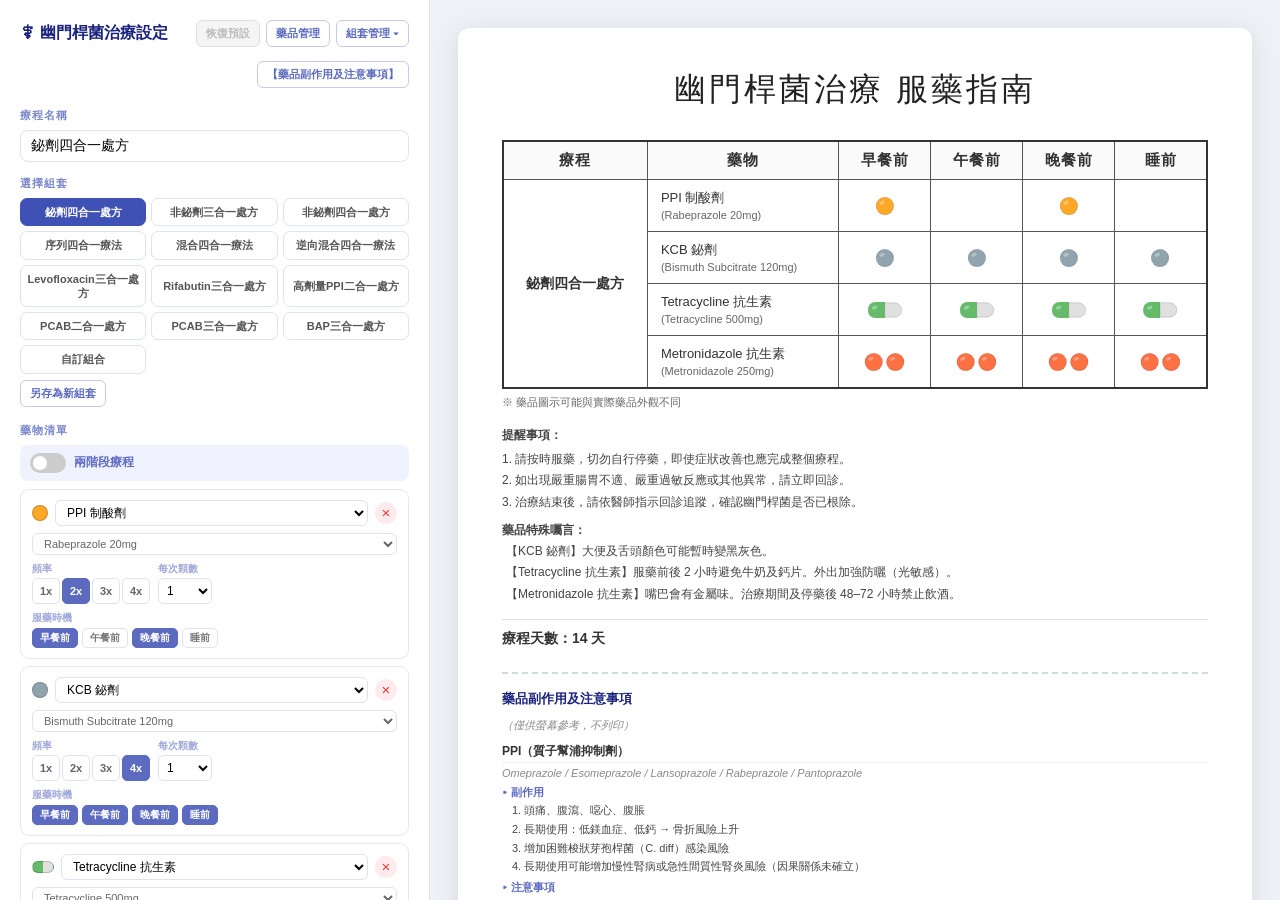
==== commit f4ffa6a9: "Update hp-regimen with latest features and fixes" ====
--- a/index.html
+++ b/index.html
@@ -136,7 +136,7 @@
 .action-row{display:flex;gap:6px;margin-top:16px}
 
 /* ── Preview ── */
-.preview-panel{flex:1;padding:28px;overflow-y:auto;display:flex;flex-direction:column;align-items:center;height:100vh}
+.preview-panel{flex:1;padding:28px;overflow-y:auto;display:flex;flex-direction:column;align-items:center;height:100vh;position:relative}
 .preview-paper{background:white;border-radius:12px;box-shadow:0 4px 24px rgba(0,0,0,.1);padding:40px 44px;width:100%;max-width:900px}
 .preview-title{text-align:center;font-size:32px;font-weight:300;color:#222;margin-bottom:28px;letter-spacing:3px}
 .empty-hint{text-align:center;color:#bbb;padding:60px 0;font-size:14px}
@@ -145,9 +145,9 @@
 .med-table thead th{font-weight:700;font-size:15px;background:#fafafa;letter-spacing:1px}
 .col-reg{font-size:14px;font-weight:700;min-width:110px}
 .col-drug{text-align:left!important;font-size:13px;font-weight:500;padding-right:16px!important}
-.drug-dose{font-size:11px;font-weight:400;color:#666}
+.drug-dose{font-size:11px;font-weight:400;color:#666;white-space:nowrap}
 .col-time{min-width:80px}
-.pills-cell{min-height:40px;display:flex;justify-content:center;align-items:center;gap:3px;flex-wrap:wrap;padding:3px 0}
+.pills-cell{min-height:32px;display:flex;justify-content:center;align-items:center;gap:3px;flex-wrap:wrap;padding:3px 0;transform:scale(.8);transform-origin:center center}
 .phase-hdr td{background:#e8eaf6;font-size:13px;font-weight:700;color:#3f51b5;padding:6px 13px;text-align:left}
 .phase-hdr.p2 td{background:#e0f2f1;color:#00695c}
 .notes-sec{margin-top:14px;font-size:12px;line-height:1.9;color:#444}
@@ -183,11 +183,39 @@
 .dm-deleted{opacity:.5;pointer-events:none}
 .dm-drug-header.deleted .dm-drug-name-input{text-decoration:line-through;color:#e53935}
 
+.drug-nm{white-space:nowrap}
+.notes-title{font-size:12px;font-weight:600;color:#444;margin-bottom:2px}
+.notes-line{font-size:12px;color:#444;line-height:1.8}
+.icon-footnote{font-size:11px;color:#666;margin-top:6px;margin-bottom:10px}
+.special-notes-sec{margin-top:8px}
+.special-notes-title{font-size:12px;font-weight:600;color:#444;margin-bottom:2px}
+.special-notes-line{font-size:12px;color:#444;line-height:1.8;padding-left:4px}
+.se-preview{margin-top:24px;padding-top:16px;border-top:2px dashed #cdd;page-break-inside:avoid}
+.se-preview-hint{font-size:11px;color:#888;font-style:italic;margin-bottom:10px}
+.se-preview-title{font-size:13px;font-weight:700;color:#1a237e;margin-bottom:10px}
+.se-drug-block{margin-bottom:12px}
+.se-drug-hdr{font-size:12px;font-weight:700;color:#333;border-bottom:1px solid #eee;padding-bottom:2px;margin-bottom:4px}
+.se-sub{font-size:11px;font-weight:700;color:#5c6bc0;margin-top:4px;margin-bottom:1px}
+.se-item{font-size:11px;color:#444;line-height:1.7;padding-left:10px}
+.side-effects-overlay{display:none;position:fixed;top:0;left:0;width:100%;height:100%;background:#fff;z-index:1000;overflow-y:auto;padding:36px 44px;box-sizing:border-box}
+.side-effects-overlay.open{display:block}
+.se-ol-header{font-size:20px;font-weight:700;color:#1a237e;margin-bottom:20px;display:flex;align-items:center;justify-content:space-between}
+.se-ol-body .se-drug-block{margin-bottom:18px;padding-bottom:14px;border-bottom:1px solid #eee}
+.se-ol-body .se-drug-hdr{font-size:14px}
+.se-ol-body .se-sub{font-size:12px}
+.se-ol-body .se-item{font-size:12px}
+.dm-note-ta{width:100%;border:1px solid #dde3ef;border-radius:5px;padding:5px 8px;font-size:12px;font-family:inherit;resize:none;overflow:hidden;min-height:34px;line-height:1.6;box-sizing:border-box}
+.dm-note-ta:focus{outline:none;border-color:#5c6bc0}
+.panel-sub-row{display:flex;justify-content:flex-end;margin-bottom:6px}
+
 @media print{
   .input-panel{display:none!important}
   .preview-panel{padding:0;background:white}
   .preview-paper{box-shadow:none;border-radius:0;padding:28px;max-width:100%}
   body{background:white}
+  .se-preview{display:none!important}
+  .side-effects-overlay{display:none!important}
+  .col-drug{min-width:160px}
 }
 </style>
 </head>
@@ -233,6 +261,9 @@
       <button class="btn btn-sm" onclick="openDrugMgr()">藥品管理</button>
       <button class="btn btn-sm" id="mgrToggleBtn" onclick="toggleMgr()">組套管理 ▾</button>
     </span>
+  </div>
+  <div class="panel-sub-row">
+    <button class="btn btn-sm" onclick="openSeOverlay()">【藥品副作用及注意事項】</button>
   </div>
 
   <div class="sec-label">療程名稱</div>
@@ -279,6 +310,14 @@
     <div class="preview-title">幽門桿菌治療 服藥指南</div>
     <div class="empty-hint">請選擇組套或新增藥物</div>
   </div>
+  <!-- Side effects overlay (covers preview panel) -->
+  <div class="side-effects-overlay" id="seOverlay">
+    <div class="se-ol-header">
+      <span>藥品副作用及注意事項</span>
+      <button class="btn btn-sm" onclick="closeSeOverlay()">✕ 關閉</button>
+    </div>
+    <div class="se-ol-body" id="seOverlayContent"></div>
+  </div>
 </div>
 
 </div><!-- .app -->
@@ -290,46 +329,36 @@
 // ═══════════════════════════════════════════════
 
 const DEFAULT_DRUGS = [
-  {id:'ppi',      name:'PPI 制酸劑',            subtypes:['Omeprazole 20mg','Esomeprazole 40mg','Lansoprazole 30mg','Rabeprazole 20mg','Pantoprazole 40mg'], shape:'round',  color:'#FFA726',color2:null},
-  {id:'pcab',     name:'PCAB 制酸劑 (需自費)',    subtypes:['Vonoprazan 20mg'],                                                                              shape:'oval',   color:'#FF8A80',color2:null},
-  {id:'bismuth',  name:'KCB 鉍劑',               subtypes:['Bismuth Subcitrate 120mg'],                                                                     shape:'round',  color:'#90A4AE',color2:null},
-  {id:'tetracycline',name:'Tetracycline 抗生素',  subtypes:['Tetracycline 500mg'],                                                                           shape:'capsule',color:'#66BB6A',color2:'#E0E0E0'},
-  {id:'metronidazole',name:'Metronidazole 抗生素',subtypes:['Metronidazole 250mg','Metronidazole 500mg'],                                                   shape:'round',  color:'#FF7043',color2:null},
-  {id:'amoxicillin',name:'Amoxicillin 抗生素',    subtypes:['Amoxicillin 250mg','Amoxicillin 500mg'],                                                        shape:'capsule',color:'#EF5350',color2:'#BDBDBD'},
-  {id:'clarithromycin',name:'Clarithromycin 抗生素',subtypes:['Clarithromycin 500mg'],                                                                      shape:'round',  color:'#FFD740',color2:null},
-  {id:'levofloxacin',name:'Levofloxacin 抗生素',  subtypes:['Levofloxacin 500mg'],                                                                          shape:'oval',   color:'#80DEEA',color2:null},
-  {id:'rifabutin', name:'Rifabutin 抗生素',        subtypes:['Rifabutin 150mg'],                                                                             shape:'capsule',color:'#CE93D8',color2:'#9575CD'},
-  {id:'doxycycline',name:'Doxycycline 抗生素',     subtypes:['Doxycycline 100mg'],                                                                           shape:'capsule',color:'#FFB74D',color2:'#FFF176'},
+  {id:'ppi',           name:'PPI 制酸劑',             subtypes:['Omeprazole 20mg','Esomeprazole 40mg','Lansoprazole 30mg','Rabeprazole 20mg','Pantoprazole 40mg'], shape:'round',  color:'#FFA726',color2:null,       note:''},
+  {id:'pcab',          name:'PCAB 制酸劑 (需自費)',     subtypes:['Vonoprazan 20mg'],                                                                              shape:'oval',   color:'#FF8A80',color2:null,       note:''},
+  {id:'bismuth',       name:'KCB 鉍劑',                subtypes:['Bismuth Subcitrate 120mg'],                                                                     shape:'round',  color:'#90A4AE',color2:null,       note:'大便及舌頭顏色可能暫時變黑灰色。'},
+  {id:'amoxicillin',   name:'Amoxicillin 抗生素',      subtypes:['Amoxicillin 250mg','Amoxicillin 500mg'],                                                        shape:'capsule',color:'#EF5350',color2:'#BDBDBD',note:'若對盤尼西林或青黴素類抗生素過敏，請主動告知醫師。'},
+  {id:'clarithromycin',name:'Clarithromycin 抗生素',   subtypes:['Clarithromycin 500mg'],                                                                         shape:'round',  color:'#FFD740',color2:null,       note:'嘴巴會有金屬味或苦味。'},
+  {id:'metronidazole', name:'Metronidazole 抗生素',    subtypes:['Metronidazole 250mg','Metronidazole 500mg'],                                                    shape:'round',  color:'#FF7043',color2:null,       note:'嘴巴會有金屬味。治療期間及停藥後 48–72 小時禁止飲酒。'},
+  {id:'tetracycline',  name:'Tetracycline 抗生素',     subtypes:['Tetracycline 500mg'],                                                                           shape:'capsule',color:'#66BB6A',color2:'#E0E0E0', note:'服藥前後 2 小時避免牛奶及鈣片。外出加強防曬（光敏感）。'},
+  {id:'levofloxacin',  name:'Levofloxacin 抗生素',     subtypes:['Levofloxacin 500mg'],                                                                          shape:'oval',   color:'#80DEEA',color2:null,       note:'避免與鈣片、鐵劑同時服用。若出現腳跟痛或肌腱疼痛立即停藥並回診。'},
+  {id:'rifabutin',     name:'Rifabutin 抗生素',         subtypes:['Rifabutin 150mg'],                                                                             shape:'capsule',color:'#CE93D8',color2:'#9575CD', note:'尿液、汗液、眼淚會暫時變橘紅色。'},
+  {id:'doxycycline',   name:'Doxycycline 抗生素',       subtypes:['Doxycycline 100mg'],                                                                           shape:'capsule',color:'#FFB74D',color2:'#FFF176', note:'吞藥時搭配大量開水，服藥後 30 分鐘內不要平躺。外出加強防曬（光敏感）。'},
 ];
 
 function mkD(drugId,freq,pills,times,subtype){return{drugId,subtype:subtype||0,freq,pills,times:times||null,customName:null,icon:null};}
 const ALL_TS=['breakfast','lunch','dinner','sleep'];
 
+const UN='1. 請按時服藥，切勿自行停藥，即使症狀改善也應完成整個療程。\n2. 如出現嚴重腸胃不適、嚴重過敏反應或其他異常，請立即回診。\n3. 治療結束後，請依醫師指示回診追蹤，確認幽門桿菌是否已根除。';
+
 const DEFAULT_PRESETS=[
-  {id:'bqt',name:'鉍劑四合一處方',isPhased:false,duration:14,notes:'1. 大便顏色可能暫時變黑灰色 (鉍劑)。\n2. 多喝水，服藥後30分鐘內勿平躺 (四環黴素)。\n3. 避免與乳製品併服 (四環黴素)。',
-   phases:[{drugs:[mkD('ppi',2,1,null,3),mkD('bismuth',4,1),mkD('tetracycline',4,1),mkD('metronidazole',4,2)]}]},
-  {id:'std_triple',name:'非鉍劑三合一處方',isPhased:false,duration:14,notes:'1. 請按時服藥，切勿自行停藥。\n2. 如有嚴重腸胃不適請回診。',
-   phases:[{drugs:[mkD('ppi',2,1,null,3),mkD('amoxicillin',2,2,null,1),mkD('clarithromycin',2,1)]}]},
-  {id:'concomitant',name:'非鉍劑四合一處方',isPhased:false,duration:14,notes:'1. 請按時服藥，切勿自行停藥。\n2. 服藥期間嚴禁飲酒 (Metronidazole)。',
-   phases:[{drugs:[mkD('ppi',2,1,null,3),mkD('amoxicillin',2,2,null,1),mkD('clarithromycin',2,1),mkD('metronidazole',2,2)]}]},
-  {id:'sequential',name:'序列四合一療法 (Sequential)',isPhased:true,phaseDurations:[7,7],notes:'1. 第一階段結束後立即開始第二階段，勿中斷。\n2. 服藥期間嚴禁飲酒 (Metronidazole)。',
-   phases:[{drugs:[mkD('ppi',2,1,null,3),mkD('amoxicillin',2,2,null,1)]},{drugs:[mkD('ppi',2,1,null,3),mkD('clarithromycin',2,1),mkD('metronidazole',2,2)]}]},
-  {id:'hybrid',name:'混合四合一療法 (Hybrid)',isPhased:true,phaseDurations:[7,7],notes:'1. 第一階段結束後立即開始第二階段，勿中斷。\n2. 服藥期間嚴禁飲酒 (Metronidazole)。',
-   phases:[{drugs:[mkD('ppi',2,1,null,3),mkD('amoxicillin',2,2,null,1)]},{drugs:[mkD('ppi',2,1,null,3),mkD('amoxicillin',2,2,null,1),mkD('clarithromycin',2,1),mkD('metronidazole',2,2)]}]},
-  {id:'rev_hybrid',name:'逆向混合四合一療法 (Reverse Hybrid)',isPhased:true,phaseDurations:[7,7],notes:'1. 第一階段結束後立即開始第二階段，勿中斷。\n2. 服藥期間嚴禁飲酒 (Metronidazole)。',
-   phases:[{drugs:[mkD('ppi',2,1,null,3),mkD('amoxicillin',2,2,null,1),mkD('clarithromycin',2,1),mkD('metronidazole',2,2)]},{drugs:[mkD('ppi',2,1,null,3),mkD('amoxicillin',2,2,null,1)]}]},
-  {id:'levo_triple',name:'Levofloxacin三合一處方',isPhased:false,duration:14,notes:'1. Levofloxacin 請於早餐前服用。\n2. 避免強烈陽光直射 (光敏感反應)。',
-   phases:[{drugs:[mkD('ppi',2,1,null,3),mkD('amoxicillin',2,2,null,1),mkD('levofloxacin',1,1,['breakfast'])]}]},
-  {id:'rifabutin',name:'Rifabutin三合一處方',isPhased:false,duration:14,notes:'1. Rifabutin 可能使體液（尿液、淚液）變橘色，屬正常現象。',
-   phases:[{drugs:[mkD('ppi',2,1,null,3),mkD('amoxicillin',2,2,null,1),mkD('rifabutin',2,1)]}]},
-  {id:'hdppi_dual',name:'高劑量PPI二合一處方',isPhased:false,duration:14,notes:'1. 請按時服藥，切勿自行停藥。\n2. 如有嚴重腸胃不適請回診。',
-   phases:[{drugs:[mkD('ppi',4,1,ALL_TS,3),mkD('amoxicillin',4,3,ALL_TS)]}]},
-  {id:'pcab_dual',name:'PCAB二合一處方',isPhased:false,duration:14,notes:'1. PCAB制酸劑需自費，請詢問費用。\n2. 如對盤尼西林類抗生素過敏，請告知醫師。',
-   phases:[{drugs:[mkD('pcab',2,1),mkD('amoxicillin',3,2,null,1)]}]},
-  {id:'pcab_triple',name:'PCAB三合一處方',isPhased:false,duration:14,notes:'1. PCAB制酸劑需自費，請詢問費用。\n2. 如對盤尼西林類抗生素過敏，請告知醫師。',
-   phases:[{drugs:[mkD('pcab',2,1),mkD('amoxicillin',2,2,null,1),mkD('clarithromycin',2,1)]}]},
-  {id:'bap_triple',name:'BAP三合一處方',isPhased:false,duration:14,notes:'1. PCAB制酸劑需自費，請詢問費用。\n2. 大便顏色可能暫時變黑灰色 (鉍劑)。\n3. 如有嚴重腸胃不適請回診。',
-   phases:[{drugs:[mkD('pcab',2,1,['breakfast','dinner']),mkD('bismuth',4,1,ALL_TS),mkD('amoxicillin',4,3,ALL_TS)]}]},
+  {id:'bqt',      name:'鉍劑四合一處方',                          isPhased:false,duration:14,          notes:UN,phases:[{drugs:[mkD('ppi',2,1,null,3),mkD('bismuth',4,1),mkD('tetracycline',4,1),mkD('metronidazole',4,2)]}]},
+  {id:'std_triple',name:'非鉍劑三合一處方',                        isPhased:false,duration:14,          notes:UN,phases:[{drugs:[mkD('ppi',2,1,null,3),mkD('amoxicillin',2,2,null,1),mkD('clarithromycin',2,1)]}]},
+  {id:'concomitant',name:'非鉍劑四合一處方',                       isPhased:false,duration:14,          notes:UN,phases:[{drugs:[mkD('ppi',2,1,null,3),mkD('amoxicillin',2,2,null,1),mkD('clarithromycin',2,1),mkD('metronidazole',2,2)]}]},
+  {id:'sequential',name:'序列四合一療法 (Sequential)',              isPhased:true, phaseDurations:[7,7], notes:UN,phases:[{drugs:[mkD('ppi',2,1,null,3),mkD('amoxicillin',2,2,null,1)]},{drugs:[mkD('ppi',2,1,null,3),mkD('clarithromycin',2,1),mkD('metronidazole',2,2)]}]},
+  {id:'hybrid',    name:'混合四合一療法 (Hybrid)',                  isPhased:true, phaseDurations:[7,7], notes:UN,phases:[{drugs:[mkD('ppi',2,1,null,3),mkD('amoxicillin',2,2,null,1)]},{drugs:[mkD('ppi',2,1,null,3),mkD('amoxicillin',2,2,null,1),mkD('clarithromycin',2,1),mkD('metronidazole',2,2)]}]},
+  {id:'rev_hybrid',name:'逆向混合四合一療法 (Reverse Hybrid)',      isPhased:true, phaseDurations:[7,7], notes:UN,phases:[{drugs:[mkD('ppi',2,1,null,3),mkD('amoxicillin',2,2,null,1),mkD('clarithromycin',2,1),mkD('metronidazole',2,2)]},{drugs:[mkD('ppi',2,1,null,3),mkD('amoxicillin',2,2,null,1)]}]},
+  {id:'levo_triple',name:'Levofloxacin三合一處方',                 isPhased:false,duration:14,          notes:UN,phases:[{drugs:[mkD('ppi',2,1,null,3),mkD('amoxicillin',2,2,null,1),mkD('levofloxacin',1,1,['breakfast'])]}]},
+  {id:'rifabutin', name:'Rifabutin三合一處方',                     isPhased:false,duration:14,          notes:UN,phases:[{drugs:[mkD('ppi',2,1,null,3),mkD('amoxicillin',2,2,null,1),mkD('rifabutin',2,1)]}]},
+  {id:'hdppi_dual',name:'高劑量PPI二合一處方',                     isPhased:false,duration:14,          notes:UN,phases:[{drugs:[mkD('ppi',4,1,ALL_TS,3),mkD('amoxicillin',4,3,ALL_TS)]}]},
+  {id:'pcab_dual', name:'PCAB二合一處方',                          isPhased:false,duration:14,          notes:UN,phases:[{drugs:[mkD('pcab',2,1),mkD('amoxicillin',3,2,null,1)]}]},
+  {id:'pcab_triple',name:'PCAB三合一處方',                         isPhased:false,duration:14,          notes:UN,phases:[{drugs:[mkD('pcab',2,1),mkD('amoxicillin',2,2,null,1),mkD('clarithromycin',2,1)]}]},
+  {id:'bap_triple',name:'BAP三合一處方',                           isPhased:false,duration:14,          notes:UN,phases:[{drugs:[mkD('pcab',2,1,['breakfast','dinner']),mkD('bismuth',4,1,ALL_TS),mkD('amoxicillin',4,3,ALL_TS)]}]},
 ];
 
 const TIME_SLOTS=[{id:'breakfast',label:'早餐前'},{id:'lunch',label:'午餐前'},{id:'dinner',label:'晚餐前'},{id:'sleep',label:'睡前'}];
@@ -344,11 +373,13 @@
 // ═══════════════════════════════════════════════
 function dc(x){return JSON.parse(JSON.stringify(x));}
 
-let DRUGS_DB=(()=>{try{const s=localStorage.getItem('hp_drugs_v2');if(s){const d=JSON.parse(s);if(Array.isArray(d)&&d.length)return d;}}catch{}return dc(DEFAULT_DRUGS);})();
-let allPresets=(()=>{try{const s=localStorage.getItem('hp_presets_v6');if(s){const p=JSON.parse(s);if(Array.isArray(p)&&p.length)return p;}}catch{}return dc(DEFAULT_PRESETS);})();
-
-function saveDrugs(){localStorage.setItem('hp_drugs_v2',JSON.stringify(DRUGS_DB));}
-function savePresets(){localStorage.setItem('hp_presets_v6',JSON.stringify(allPresets));}
+let DRUGS_DB=(()=>{try{const s4=localStorage.getItem('hp_drugs_v4');if(s4){const d=JSON.parse(s4);if(Array.isArray(d)&&d.length)return d;}const sold=localStorage.getItem('hp_drugs_v3')||localStorage.getItem('hp_drugs_v2');if(sold){const d=JSON.parse(sold);if(Array.isArray(d)&&d.length){d.forEach(dr=>{const def=DEFAULT_DRUGS.find(x=>x.id===dr.id);if(def)dr.note=def.note;});// Re-sort to match DEFAULT_DRUGS order
+const sorted=DEFAULT_DRUGS.map(def=>d.find(dr=>dr.id===def.id)).filter(Boolean);d.filter(dr=>!DEFAULT_DRUGS.find(def=>def.id===dr.id)).forEach(dr=>sorted.push(dr));return sorted;}}}catch{}return dc(DEFAULT_DRUGS);})();
+let allPresets=(()=>{try{const s7=localStorage.getItem('hp_presets_v7');if(s7){const p=JSON.parse(s7);if(Array.isArray(p)&&p.length)return p;}// Migrate: use fresh defaults, append custom presets from v6
+const base=dc(DEFAULT_PRESETS);const builtinIds=new Set(base.map(x=>x.id));const s6=localStorage.getItem('hp_presets_v6');if(s6){const old=JSON.parse(s6);if(Array.isArray(old))old.forEach(p=>{if(!builtinIds.has(p.id))base.push(p);});}return base;}catch{}return dc(DEFAULT_PRESETS);})();
+
+function saveDrugs(){localStorage.setItem('hp_drugs_v4',JSON.stringify(DRUGS_DB));}
+function savePresets(){localStorage.setItem('hp_presets_v7',JSON.stringify(allPresets));}
 
 // Migrate existing localStorage data (drug list cleanup)
 (function(){
@@ -364,8 +395,56 @@
   DRUGS_DB.forEach(d=>{if(d.subtypes)d.subtypes=d.subtypes.map(s=>{if(subtypeRenames[s]){dChanged=true;return subtypeRenames[s];}return s;});});
   // Migrate PPI subtype 0→3 (Omeprazole→Rabeprazole/Pariet) in all saved presets
   allPresets.forEach(p=>{p.phases.forEach(ph=>{ph.drugs.forEach(d=>{if(d.drugId==='ppi'&&d.subtype===0){d.subtype=3;pChanged=true;}});});});
+  // Ensure all drugs have a note field (defensive)
+  DRUGS_DB.forEach(d=>{if(d.note===undefined){d.note='';dChanged=true;}});
   if(dChanged)saveDrugs();
 })();
+
+// ═══════════════════════════════════════════════
+//  STATIC SIDE EFFECTS DATA
+// ═══════════════════════════════════════════════
+const DRUG_SIDE_EFFECTS={
+  ppi:{name:'PPI（質子幫浦抑制劑）',subtitle:'Omeprazole / Esomeprazole / Lansoprazole / Rabeprazole / Pantoprazole',sections:[
+    {title:'副作用',items:['頭痛、腹瀉、噁心、腹脹','長期使用：低鎂血症、低鈣 → 骨折風險上升','增加困難梭狀芽孢桿菌（C. diff）感染風險','長期使用可能增加慢性腎病或急性間質性腎炎風險（因果關係未確立）']},
+    {title:'注意事項',items:['需於飯前服用（需胃酸活化）','與 Clopidogrel（保栓通）併用：Esomeprazole / Omeprazole 會降低其抗血小板效果，Rabeprazole / Pantoprazole 影響較小，HP 治療期間若有需求優先選用後二者']}
+  ]},
+  pcab:{name:'PCAB（鉀離子競爭性酸阻斷劑）',subtitle:'Vonoprazan（Vocinti® 福星定）',sections:[
+    {title:'副作用',items:['頭痛、腹瀉、噁心','肝指數輕微升高（有肝功能異常通報）']},
+    {title:'注意事項',items:['肝功能不良者需謹慎使用','主要經 CYP3A4 代謝，與 Itraconazole、Atazanavir 等 CYP3A4 抑制劑併用需注意','長期使用可能影響鈣質吸收（骨質疏鬆高風險者告知醫師）','屬自費藥品']}
+  ]},
+  bismuth:{name:'Bismuth Subcitrate（KCB® 鉍劑）',sections:[
+    {title:'副作用',items:['糞便、舌頭變黑（正常現象，需事先告知患者）','便祕或腹瀉、噁心、食慾不振','長期大量使用：鉍中毒 → 神經毒性（腦病變、震顫、混亂）']},
+    {title:'注意事項',items:['避免長期連續使用（不超過建議療程）','腎功能不良者慎用（鉍由腎臟排除）','服藥期間禁酒']}
+  ]},
+  amoxicillin:{name:'Amoxicillin',sections:[
+    {title:'副作用',items:['腹瀉、噁心、胃腸不適（最常見）','皮疹（約 3–5%，多為非過敏性斑丘疹）','嚴重（少見）：過敏性休克、蕁麻疹、Stevens-Johnson 症候群']},
+    {title:'注意事項',items:['青黴素過敏者禁用，使用前務必詢問過敏史','腹瀉嚴重時勿自行服用止瀉藥，需回診']}
+  ]},
+  clarithromycin:{name:'Clarithromycin',sections:[
+    {title:'副作用',items:['金屬味或苦味（最常見主訴）','腹瀉、噁心、腹痛','QT 間期延長 → 心律不整風險（Torsades de pointes）']},
+    {title:'注意事項',items:['強效 CYP3A4 抑制劑，與 Statins（Lovastatin、Simvastatin）併用 → 橫紋肌溶解風險，需暫停','心臟病患或 QT 延長病史者需謹慎','HP 治療期間為最常見抗藥性抗生素，台灣抗藥性率約 15–30%']}
+  ]},
+  metronidazole:{name:'Metronidazole',sections:[
+    {title:'副作用',items:['噁心、頭痛、口中金屬味','周邊神經病變（手腳麻木、刺痛）── 長期使用風險']},
+    {title:'注意事項',items:['服藥期間及停藥後 24 小時內絕對禁酒（Disulfiram-like reaction：潮紅、心悸、嘔吐）','癲癇病史或中樞神經疾病者禁用','懷孕（尤其妊娠初期）需特別謹慎']}
+  ]},
+  tetracycline:{name:'Tetracycline',sections:[
+    {title:'副作用',items:['腸胃不適（噁心、嘔吐）','光過敏（曬太陽後皮膚容易曬傷）','8 歲以下兒童服用 → 牙齒永久變色，骨骼發育受影響']},
+    {title:'注意事項',items:['需空腹服用（飯前 1 小時或飯後 2 小時）','避免與乳製品、制酸劑、鈣片、鐵劑同服（二三價金屬離子大幅降低吸收）','孕婦、哺乳婦、8 歲以下兒童禁用','外出做好防曬']}
+  ]},
+  levofloxacin:{name:'Levofloxacin',sections:[
+    {title:'副作用',items:['腸胃不適、頭痛、頭暈','肌腱炎或肌腱斷裂（尤其 60 歲以上、併用類固醇者）','光過敏','QT 間期延長']},
+    {title:'注意事項',items:['建議早餐前服用','避免與含二價金屬離子製劑（制酸劑、鐵劑、鈣片）同時服用，需間隔至少 2 小時','外出防曬','腎功能不良者需調整劑量','癲癇病史者慎用','台灣抗藥性率近年上升，需注意']}
+  ]},
+  rifabutin:{name:'Rifabutin',sections:[
+    {title:'副作用',items:['體液（尿液、汗液、淚液、唾液）變橘紅色（正常現象，需告知患者）','皮疹、發燒、類流感症狀','血液毒性：血小板減少、白血球減少（出血或感染風險）','葡萄膜炎（眼睛發炎）── 較高劑量時']},
+    {title:'注意事項',items:['肝臟酵素誘導劑（與口服避孕藥、Cyclosporine、抗凝血劑等多種藥物交互作用）','用於三線以後的救援療法，需確認其他治療失敗後才使用','定期監測血球計數']}
+  ]},
+  doxycycline:{name:'Doxycycline',sections:[
+    {title:'副作用',items:['噁心、嘔吐、腹瀉、腹痛','光過敏（曬太陽後皮膚容易曬傷）','食道炎（未配足量水服藥）','8 歲以下兒童服用 → 牙齒永久變色，骨骼發育受影響']},
+    {title:'注意事項',items:['空腹較佳；胃不適可與食物或牛奶併服，需配大量白開水，服後勿立即躺下','避免與制酸劑、鈣片、鐵劑同服（需間隔 1 小時前 / 2 小時後）','口服避孕藥效果降低，需改用其他避孕方法','外出做好防曬','長期使用需追蹤肝腎功能及血液凝血功能','孕婦、哺乳婦、8 歲以下兒童禁用','肝功能不全、食道疾病者慎用']}
+  ]},
+};
 
 // ═══════════════════════════════════════════════
 //  STATE
@@ -466,7 +545,7 @@
   const strip=obj=>JSON.parse(JSON.stringify(obj,(k,v)=>k==='uid'?undefined:v));
   if(JSON.stringify(strip(allPresets))!==JSON.stringify(strip(DEFAULT_PRESETS)))return false;
   if(DRUGS_DB.some(d=>d.deleted)||DRUGS_DB.length!==DEFAULT_DRUGS.length)return false;
-  const normDrug=d=>({id:d.id,name:d.name,subtypes:d.subtypes,shape:d.shape,color:d.color,color2:d.color2||null});
+  const normDrug=d=>({id:d.id,name:d.name,subtypes:d.subtypes,shape:d.shape,color:d.color,color2:d.color2||null,note:d.note||''});
   return JSON.stringify(DRUGS_DB.map(normDrug))===JSON.stringify(DEFAULT_DRUGS.map(normDrug));
 }
 function syncResetBtn(){
@@ -612,7 +691,7 @@
 
   const thead=`<tr><th>療程</th><th>藥物</th>${TIME_SLOTS.map(s=>`<th>${s.label}</th>`).join('')}</tr>`;
   const fmtReg=n=>n.replace(/\s*\(/,'<br>(');
-  const fmtDrug=(e)=>{const db=getDB(e.drugId);const nm=e.customName||db?.name||e.drugId;const dose=db?.subtypes?.[e.subtype];return dose?`${nm}<br><span class="drug-dose">(${dose})</span>`:nm;};
+  const fmtDrug=(e)=>{const db=getDB(e.drugId);const nm=e.customName||db?.name||e.drugId;const dose=db?.subtypes?.[e.subtype];return dose?`<span class="drug-nm">${nm}</span><br><span class="drug-dose">(${dose})</span>`:`<span class="drug-nm">${nm}</span>`;};
   let tbody='';
 
   if(empty){paper.innerHTML=`<div class="preview-title">幽門桿菌治療 服藥指南</div><div class="empty-hint">請選擇組套或新增藥物</div>`;return;}
@@ -640,11 +719,26 @@
     });
   }
 
-  const notesH=notes?`<div class="notes-sec">提醒事項：${notes.split('\n').filter(l=>l.trim()).join('<br>　　　　　')}</div>`:'';
+  // Notes (left-aligned individual lines)
+  const notesH=notes?`<div class="notes-sec"><div class="notes-title">提醒事項：</div>${notes.split('\n').filter(l=>l.trim()).map(l=>`<div class="notes-line">${l.trim()}</div>`).join('')}</div>`:'';
+
+  // Drug special notes (藥品特殊囑言) in preset drug order, skip empty
+  const drugOrder=[];const seen=new Set();
+  R.phases.forEach(ph=>ph.drugs.forEach(e=>{if(!seen.has(e.drugId)){seen.add(e.drugId);drugOrder.push(e);}}));
+  const snLines=drugOrder.map(e=>{const db=getDB(e.drugId);const n=(db?.note||'').trim();if(!n)return'';const nm=e.customName||db?.name||e.drugId;return`<div class="special-notes-line">【${nm}】${n}</div>`;}).filter(Boolean);
+  const specialNotesH=snLines.length?`<div class="special-notes-sec"><div class="special-notes-title">藥品特殊囑言：</div>${snLines.join('')}</div>`:'';
+
+  // Side effects preview (screen only, not printed) — linked to current preset
+  const seBlocksStr=buildSeBlocks(false);
+  const sePreviewH=seBlocksStr?`<div class="se-preview"><div class="se-preview-title">藥品副作用及注意事項</div><div class="se-preview-hint">（僅供螢幕參考，不列印）</div>${seBlocksStr}</div>`:'';
+
   paper.innerHTML=`<div class="preview-title">幽門桿菌治療 服藥指南</div>
     <table class="med-table"><thead>${thead}</thead><tbody>${tbody}</tbody></table>
+    <div class="icon-footnote">※ 藥品圖示可能與實際藥品外觀不同</div>
     ${notesH}
-    <div class="footer-bar"><span>療程天數：<strong>${dur}</strong> 天</span>${clinic?`<span>${clinic}</span>`:'<span></span>'}</div>`;
+    ${specialNotesH}
+    <div class="footer-bar"><span>療程天數：<strong>${dur}</strong> 天</span>${clinic?`<span>${clinic}</span>`:'<span></span>'}</div>
+    ${sePreviewH}`;
 }
 
 // ═══════════════════════════════════════════════
@@ -979,6 +1073,8 @@
         <div class="swatch-row">${sw1}</div>
         <input class="hex-input" value="${d.color}" placeholder="#RRGGBB" oninput="dmSetColorHex(${i},this.value,false)">
         ${showC2?`<div class="dm-section-label">副色（膠囊右半）</div><div class="swatch-row">${sw2}</div><input class="hex-input" value="${d.color2||''}" placeholder="#RRGGBB（選填）" oninput="dmSetColorHex(${i},this.value,true)">`:``}
+        <div class="dm-section-label">藥品特殊囑言</div>
+        <textarea class="dm-note-ta" oninput="dmEditNote(${i},this.value);autoExpandTa(this)" placeholder="服藥時的特殊提醒事項（選填）">${esc(d.note||'')}</textarea>
       </div>`:''}
     </div>`;
   }).join('');
@@ -1036,6 +1132,41 @@
 }
 
 // ═══════════════════════════════════════════════
+//  DRUG MANAGER — NOTE FIELD
+// ═══════════════════════════════════════════════
+function dmEditNote(i,v){if(dmData[i]){dmData[i].note=v;dmDirty=true;syncDmBtns();}}
+function autoExpandTa(el){el.style.height='auto';el.style.height=el.scrollHeight+'px';}
+
+// ═══════════════════════════════════════════════
+//  SIDE EFFECTS OVERLAY
+// ═══════════════════════════════════════════════
+function buildSeBlocks(allDrugs){
+  const entries=allDrugs
+    ? DRUGS_DB.filter(d=>!d.deleted).map(d=>({drugId:d.id,customName:null}))
+    : (()=>{const order=[];const seen=new Set();R.phases.forEach(ph=>ph.drugs.forEach(e=>{if(!seen.has(e.drugId)){seen.add(e.drugId);order.push(e);}}));return order;})();
+  return entries.map(e=>{
+    const se=DRUG_SIDE_EFFECTS[e.drugId];if(!se)return'';
+    const db=getDB(e.drugId);const nm=e.customName||db?.name||e.drugId;
+    const sub=se.subtitle?`<div style="font-size:11px;color:#888;font-style:italic;margin-bottom:6px">${se.subtitle}</div>`:'';
+    const sects=se.sections.map(s=>`<div class="se-sub">▸ ${s.title}</div>`+s.items.map((it,idx)=>`<div class="se-item">${idx+1}. ${it}</div>`).join('')).join('');
+    return`<div class="se-drug-block"><div class="se-drug-hdr">${se.name||nm}</div>${sub}${sects}</div>`;
+  }).filter(Boolean).join('');
+}
+function openSeOverlay(){
+  const overlay=document.getElementById('seOverlay');
+  const content=document.getElementById('seOverlayContent');
+  // Show ALL drugs regardless of current preset
+  const blocks=buildSeBlocks(true);
+  content.innerHTML=blocks||'<p style="color:#bbb;font-size:14px;text-align:center;padding:40px 0">尚無藥品資料</p>';
+  overlay.classList.add('open');
+  document.querySelector('.input-panel').classList.add('main-locked');
+}
+function closeSeOverlay(){
+  document.getElementById('seOverlay').classList.remove('open');
+  document.querySelector('.input-panel').classList.remove('main-locked');
+}
+
+// ═══════════════════════════════════════════════
 //  INIT
 // ═══════════════════════════════════════════════
 addUids(R);
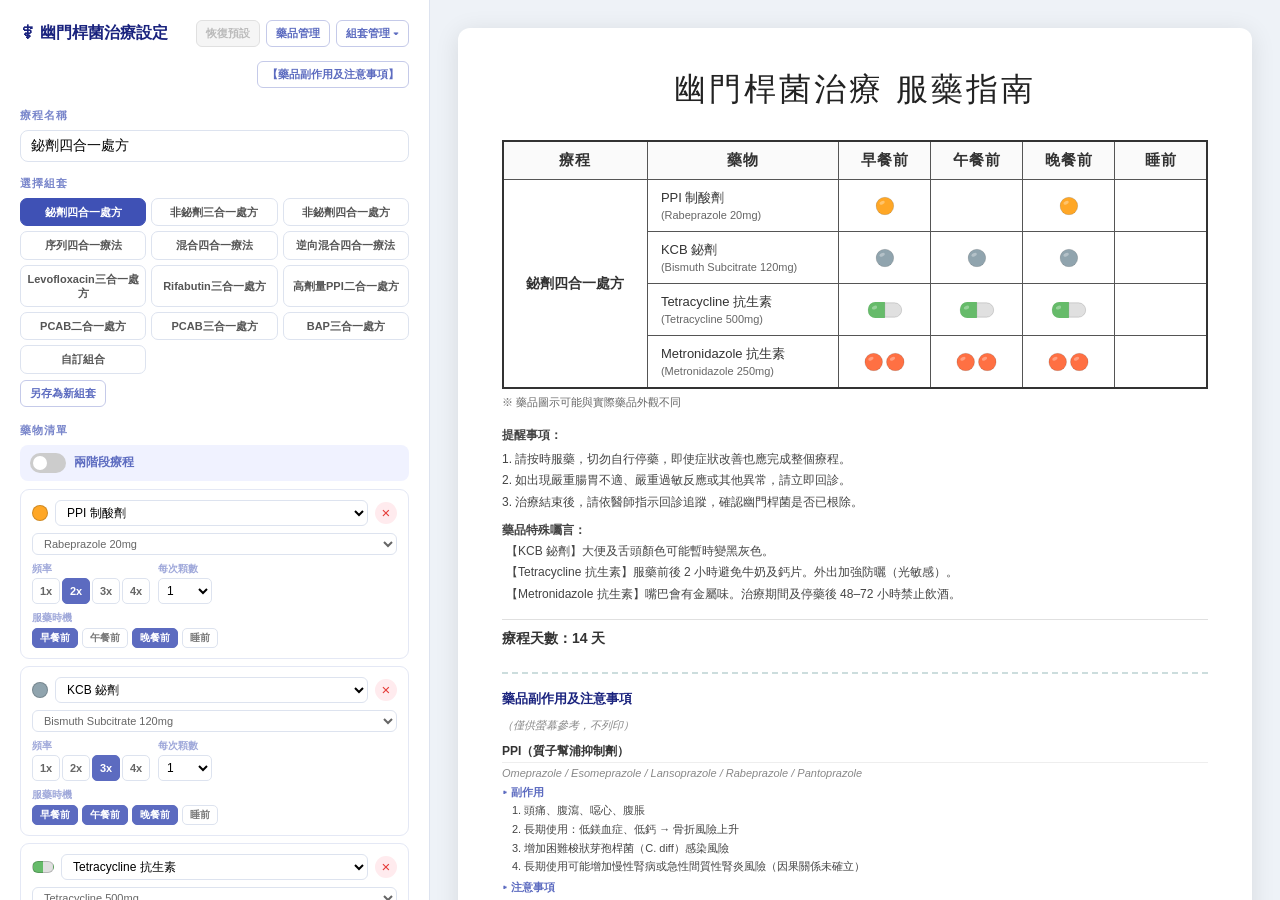
==== commit c50c6f15: "Extract V3 data layer and update factory regimen defaults" ====
--- a/index.html
+++ b/index.html
@@ -4,220 +4,7 @@
 <meta charset="UTF-8">
 <meta name="viewport" content="width=device-width, initial-scale=1.0">
 <title>幽門桿菌治療服藥指南</title>
-<style>
-*{box-sizing:border-box;margin:0;padding:0}
-body{font-family:'PingFang TC','Noto Sans TC','Microsoft JhengHei',sans-serif;background:#eef2f7;color:#333;min-height:100vh}
-.app{display:flex;height:100vh;overflow:hidden;position:relative}
-
-/* ── Input Panel ── */
-.input-panel{width:430px;min-width:390px;background:#fff;padding:0;overflow-y:auto;border-right:1px solid #dde3ef;display:flex;flex-direction:column;height:100vh}
-.panel-inner{padding:20px;display:flex;flex-direction:column;gap:0;flex:1}
-.panel-title{font-size:16px;font-weight:700;color:#1a237e;margin-bottom:14px;display:flex;align-items:center;gap:6px}
-.sec-label{font-size:11px;font-weight:700;color:#7986cb;text-transform:uppercase;letter-spacing:1px;margin:14px 0 7px;display:flex;align-items:center;justify-content:space-between}
-
-/* Main content lock */
-.main-locked{pointer-events:none;opacity:.38;user-select:none}
-
-/* Text inputs */
-.text-input{width:100%;border:1.5px solid #dde3ef;border-radius:8px;padding:7px 10px;font-size:14px;font-family:inherit;transition:border-color .15s}
-.text-input:focus{outline:none;border-color:#5c6bc0}
-.text-input:disabled{background:#f5f5f5;cursor:not-allowed}
-
-/* Preset grid */
-.preset-grid{display:grid;grid-template-columns:1fr 1fr 1fr;gap:5px;margin-bottom:6px}
-.preset-btn{padding:6px 4px;border:1.5px solid #dde3ef;background:#fff;border-radius:7px;cursor:pointer;font-size:11px;font-weight:600;color:#555;transition:all .12s;text-align:center;font-family:inherit;line-height:1.3}
-.preset-btn:hover{border-color:#5c6bc0;color:#5c6bc0;background:#f0f2ff}
-.preset-btn.active{border-color:#3f51b5;background:#3f51b5;color:#fff}
-
-/* Preset action row */
-.preset-action-row{display:flex;gap:5px;margin-bottom:2px;flex-wrap:wrap}
-
-/* ── Preset Manager Panel ── */
-.mgr-panel{display:none;background:#fff;padding:14px 20px 0;flex-direction:column;flex:1;overflow:hidden}
-.mgr-panel.open{display:flex}
-.mgr-title{font-size:13px;font-weight:700;color:#3f51b5;margin-bottom:10px;display:flex;align-items:center;gap:8px}
-.mgr-mode-hint{font-size:11px;color:#9fa8da;margin-left:auto}
-
-.mgr-list{flex:1;overflow-y:auto;min-height:0;display:flex;flex-direction:column;gap:2px}
-.mgr-row{display:flex;align-items:center;gap:6px;padding:5px 6px;border-radius:7px;background:#f8f9ff;border:1.5px solid transparent;transition:border-color .1s,background .1s;cursor:default}
-.mgr-row.drag-over{border-color:#5c6bc0;background:#eef0ff}
-.mgr-drag-handle{cursor:grab;color:#bbb;font-size:14px;padding:0 2px;user-select:none;flex-shrink:0}
-.mgr-drag-handle:active{cursor:grabbing}
-.mgr-name-input{flex:1;border:1px solid transparent;border-radius:5px;padding:3px 6px;font-size:12px;font-family:inherit;background:transparent;color:#333;transition:all .1s}
-.mgr-name-input:focus{outline:none;border-color:#5c6bc0;background:#fff}
-.mgr-name-input.modified{color:#e65100;font-weight:600}
-.mgr-name-input.deleted{color:#e65100;text-decoration:line-through}
-.mgr-row.reordered .mgr-drag-handle{color:#1565c0}
-.mgr-row.reordered .mgr-name-input{color:#1565c0;font-weight:600}
-.mgr-del-btn{width:22px;height:22px;border:none;background:transparent;cursor:pointer;font-size:13px;color:#bbb;border-radius:4px;flex-shrink:0;display:flex;align-items:center;justify-content:center;transition:all .1s}
-.mgr-del-btn:hover{background:#ffebee;color:#e53935}
-.mgr-del-btn.active{color:#e53935}
-.mgr-actions{display:flex;gap:6px;flex-wrap:wrap;padding:8px 0 8px;border-top:1px solid #eee;flex-shrink:0}
-.mgr-hint{font-size:11px;color:#bbb;padding-bottom:8px;flex-shrink:0}
-
-/* Phase toggle */
-.phase-toggle-row{display:flex;align-items:center;gap:8px;margin-bottom:8px;padding:8px 10px;background:#f0f2ff;border-radius:8px}
-.toggle-switch{position:relative;width:36px;height:20px;flex-shrink:0}
-.toggle-switch input{opacity:0;width:0;height:0}
-.toggle-track{position:absolute;cursor:pointer;top:0;left:0;right:0;bottom:0;background:#ccc;border-radius:20px;transition:.2s}
-.toggle-track:before{position:absolute;content:"";height:14px;width:14px;left:3px;bottom:3px;background:#fff;border-radius:50%;transition:.2s}
-.toggle-switch input:checked+.toggle-track{background:#5c6bc0}
-.toggle-switch input:checked+.toggle-track:before{transform:translateX(16px)}
-.toggle-label{font-size:12px;font-weight:600;color:#5c6bc0}
-.phase-dur-select{margin-left:auto;border:1.5px solid #c5cae9;border-radius:6px;padding:3px 6px;font-size:12px;font-family:inherit;background:#fff;cursor:pointer}
-
-/* Phase sections */
-.phase-section{background:#f8f9ff;border:1.5px solid #e4e8f5;border-radius:10px;padding:10px;margin-bottom:8px}
-.phase-header-row{display:flex;align-items:center;gap:6px;margin-bottom:8px}
-.phase-badge{padding:2px 8px;border-radius:12px;font-size:11px;font-weight:700;color:#fff}
-.p1{background:#5c6bc0}.p2{background:#00897b}
-
-/* Drug rows */
-.drug-list{display:flex;flex-direction:column;gap:7px}
-.drug-row{background:#fff;border:1.5px solid #e4e8f5;border-radius:9px;padding:10px 11px}
-.drug-row-header{display:flex;align-items:center;gap:7px;margin-bottom:7px}
-.drug-icon-btn{flex-shrink:0;border:none;background:transparent;cursor:pointer;padding:0;border-radius:4px;transition:transform .15s}
-.drug-icon-btn:hover{transform:scale(1.18)}
-.drug-select{flex:1;border:1px solid #dde3ef;border-radius:6px;padding:4px 7px;font-size:12px;font-family:inherit;background:white;cursor:pointer}
-.remove-btn{width:22px;height:22px;border:none;background:#ffebee;color:#e53935;border-radius:50%;cursor:pointer;font-size:15px;display:flex;align-items:center;justify-content:center;flex-shrink:0;line-height:1}
-.remove-btn:hover{background:#ffcdd2}
-.subtype-select{width:100%;border:1px solid #dde3ef;border-radius:6px;padding:3px 7px;font-size:11px;color:#666;font-family:inherit;background:white;margin-bottom:7px}
-.controls-row{display:flex;gap:8px;align-items:flex-start;flex-wrap:wrap}
-.ctrl-grp{display:flex;flex-direction:column;gap:2px}
-.ctrl-lbl{font-size:10px;font-weight:600;color:#9fa8da}
-.freq-btns{display:flex;gap:2px}
-.freq-btn{width:28px;height:26px;border:1.5px solid #dde3ef;background:white;border-radius:5px;cursor:pointer;font-size:11px;font-weight:700;color:#666;transition:all .1s;font-family:inherit}
-.freq-btn:hover{border-color:#7986cb;color:#5c6bc0}
-.freq-btn.active{background:#5c6bc0;border-color:#5c6bc0;color:white}
-.pills-sel{height:26px;border:1.5px solid #dde3ef;border-radius:5px;font-size:12px;font-family:inherit;padding:0 4px;background:white;cursor:pointer;min-width:54px}
-.time-row{margin-top:7px}
-.time-chips{display:flex;gap:4px;margin-top:3px;flex-wrap:wrap}
-.time-lbl{display:flex;cursor:pointer}
-.time-lbl input{display:none}
-.time-chip{padding:2px 7px;border:1.5px solid #dde3ef;border-radius:5px;font-size:10px;font-weight:600;color:#777;background:white;transition:all .1s;user-select:none}
-.time-lbl input:checked+.time-chip{background:#5c6bc0;border-color:#5c6bc0;color:white}
-.custom-name-input{width:100%;border:1px solid #dde3ef;border-radius:5px;padding:3px 7px;font-size:11px;font-family:inherit;background:white;color:#444;margin-top:7px}
-.custom-name-input::placeholder{color:#bbb}
-
-/* Icon editor */
-.icon-editor{margin-top:8px;padding:8px;background:#f0f2ff;border-radius:8px;border:1px solid #c5cae9}
-.shape-opts{display:flex;gap:4px;flex-wrap:wrap;margin-top:3px}
-.shape-btn{padding:3px 8px;border:1.5px solid #dde3ef;border-radius:5px;background:white;cursor:pointer;font-size:11px;font-family:inherit;transition:all .1s}
-.shape-btn.active{background:#5c6bc0;border-color:#5c6bc0;color:white}
-.swatch-row{display:flex;flex-wrap:wrap;gap:3px;margin-top:3px}
-.swatch{width:20px;height:20px;border-radius:4px;cursor:pointer;border:2px solid transparent;transition:transform .1s;flex-shrink:0}
-.swatch:hover{transform:scale(1.15)}
-.swatch.on{border-color:#333;transform:scale(1.1)}
-.hex-input{border:1px solid #dde3ef;border-radius:5px;padding:2px 5px;font-size:11px;font-family:monospace;width:72px;margin-top:3px;display:block}
-.reset-icon-btn{margin-top:6px;padding:3px 8px;border:1px solid #dde3ef;background:white;border-radius:5px;cursor:pointer;font-size:11px;color:#888;font-family:inherit}
-.reset-icon-btn:hover{background:#ffebee;color:#e53935;border-color:#ffcdd2}
-
-.add-drug-btn{width:100%;padding:8px;border:2px dashed #c5cae9;background:transparent;border-radius:8px;cursor:pointer;color:#9fa8da;font-size:12px;font-weight:600;transition:all .15s;margin-top:4px;font-family:inherit}
-.add-drug-btn:hover{border-color:#5c6bc0;color:#5c6bc0;background:#f0f2ff}
-
-/* Settings */
-.settings-grid{display:grid;grid-template-columns:1fr 1fr;gap:8px}
-.sf label{display:block;font-size:10px;font-weight:700;color:#9fa8da;margin-bottom:3px}
-.sf input,.sf textarea{width:100%;border:1.5px solid #dde3ef;border-radius:7px;padding:6px 9px;font-size:12px;font-family:inherit}
-.sf input:focus,.sf textarea:focus{outline:none;border-color:#5c6bc0}
-.sf textarea{resize:vertical;min-height:64px}
-
-/* Buttons */
-.btn{padding:8px 12px;border-radius:8px;font-size:12px;font-weight:700;font-family:inherit;cursor:pointer;border:1.5px solid transparent;transition:all .15s}
-.btn-primary{background:#3f51b5;color:#fff;border-color:#3f51b5}.btn-primary:hover{background:#303f9f}
-.btn-secondary{background:#fff;color:#5c6bc0;border-color:#c5cae9}.btn-secondary:hover{background:#f0f2ff;border-color:#5c6bc0}
-.btn-warn{background:#fff;color:#e65100;border-color:#ffcc80}.btn-warn:hover{background:#fff3e0}
-.btn-danger{background:#fff;color:#e53935;border-color:#ffcdd2}.btn-danger:hover{background:#ffebee}
-.btn-sm{padding:5px 9px;border-radius:6px;font-size:11px;font-weight:600;cursor:pointer;font-family:inherit;border:1.5px solid #c5cae9;background:white;color:#5c6bc0;transition:all .1s}
-.btn-sm:hover{background:#f0f2ff}
-.btn-sm.primary{background:#5c6bc0;border-color:#5c6bc0;color:#fff}.btn-sm.primary:hover{background:#3f51b5}
-.btn-sm.warn{color:#e65100;border-color:#ffcc80}.btn-sm.warn:hover{background:#fff3e0}
-.btn-sm.danger{color:#e53935;border-color:#ffcdd2}.btn-sm.danger:hover{background:#ffebee}
-.action-row{display:flex;gap:6px;margin-top:16px}
-
-/* ── Preview ── */
-.preview-panel{flex:1;padding:28px;overflow-y:auto;display:flex;flex-direction:column;align-items:center;height:100vh;position:relative}
-.preview-paper{background:white;border-radius:12px;box-shadow:0 4px 24px rgba(0,0,0,.1);padding:40px 44px;width:100%;max-width:900px}
-.preview-title{text-align:center;font-size:32px;font-weight:300;color:#222;margin-bottom:28px;letter-spacing:3px}
-.empty-hint{text-align:center;color:#bbb;padding:60px 0;font-size:14px}
-.med-table{width:100%;border-collapse:collapse;border:2px solid #333}
-.med-table th,.med-table td{border:1.5px solid #555;padding:9px 13px;text-align:center;vertical-align:middle}
-.med-table thead th{font-weight:700;font-size:15px;background:#fafafa;letter-spacing:1px}
-.col-reg{font-size:14px;font-weight:700;min-width:110px}
-.col-drug{text-align:left!important;font-size:13px;font-weight:500;padding-right:16px!important}
-.drug-dose{font-size:11px;font-weight:400;color:#666;white-space:nowrap}
-.col-time{min-width:80px}
-.pills-cell{min-height:32px;display:flex;justify-content:center;align-items:center;gap:3px;flex-wrap:wrap;padding:3px 0;transform:scale(.8);transform-origin:center center}
-.phase-hdr td{background:#e8eaf6;font-size:13px;font-weight:700;color:#3f51b5;padding:6px 13px;text-align:left}
-.phase-hdr.p2 td{background:#e0f2f1;color:#00695c}
-.notes-sec{margin-top:14px;font-size:12px;line-height:1.9;color:#444}
-.footer-bar{display:flex;justify-content:space-between;align-items:baseline;margin-top:14px;font-size:14px;font-weight:600;border-top:1px solid #e0e0e0;padding-top:10px}
-
-/* ── Drug Manager Panel (inside input-panel) ── */
-.drug-panel{display:none;background:#fff;border-bottom:2px solid #c5cae9;padding:14px 20px 0;flex-direction:column;flex:1;overflow:hidden}
-.drug-panel.open{display:flex}
-.drug-panel-title-row{font-size:13px;font-weight:700;color:#3f51b5;margin-bottom:10px;flex-shrink:0}
-.drug-panel-scroll{flex:1;overflow-y:auto;min-height:0}
-.drug-panel-actions{display:flex;gap:6px;flex-wrap:wrap;padding:8px 0 12px;border-top:1px solid #eee;flex-shrink:0}
-/* A5 global reset button */
-.defaults-off{color:#bbb!important;border-color:#e0e0e0!important;background:#f5f5f5!important;cursor:not-allowed!important;pointer-events:none!important}
-
-/* Drug manager rows */
-.dm-drug-row{border:1.5px solid #e4e8f5;border-radius:10px;margin-bottom:8px;overflow:hidden}
-.dm-drug-header{display:flex;align-items:center;gap:8px;padding:9px 12px;cursor:pointer;background:#f8f9ff;transition:background .1s}
-.dm-drug-header:hover{background:#f0f2ff}
-.dm-drug-name-input{flex:1;border:1px solid transparent;border-radius:5px;padding:3px 7px;font-size:13px;font-family:inherit;background:transparent;font-weight:600}
-.dm-drug-name-input:focus{outline:none;border-color:#5c6bc0;background:#fff}
-.dm-expand-icon{color:#aaa;font-size:12px;flex-shrink:0}
-.dm-drug-body{padding:12px;border-top:1px solid #e4e8f5;background:#fff;display:none}
-.dm-drug-body.open{display:block}
-.dm-section-label{font-size:11px;font-weight:700;color:#9fa8da;margin-bottom:5px;margin-top:10px}
-.dm-section-label:first-child{margin-top:0}
-.dm-subtypes{display:flex;flex-direction:column;gap:4px}
-.dm-subtype-row{display:flex;gap:5px;align-items:center}
-.dm-subtype-input{flex:1;border:1px solid #dde3ef;border-radius:5px;padding:4px 8px;font-size:12px;font-family:inherit}
-.dm-subtype-del{width:22px;height:22px;border:none;background:#ffebee;color:#e53935;border-radius:50%;cursor:pointer;font-size:14px;flex-shrink:0;display:flex;align-items:center;justify-content:center}
-.dm-subtype-del:hover{background:#ffcdd2}
-.dm-add-subtype-btn{padding:3px 8px;border:1.5px dashed #c5cae9;background:transparent;border-radius:5px;font-size:11px;color:#9fa8da;cursor:pointer;font-family:inherit;margin-top:3px}
-.dm-add-subtype-btn:hover{border-color:#5c6bc0;color:#5c6bc0}
-.dm-deleted{opacity:.5;pointer-events:none}
-.dm-drug-header.deleted .dm-drug-name-input{text-decoration:line-through;color:#e53935}
-
-.drug-nm{white-space:nowrap}
-.notes-title{font-size:12px;font-weight:600;color:#444;margin-bottom:2px}
-.notes-line{font-size:12px;color:#444;line-height:1.8}
-.icon-footnote{font-size:11px;color:#666;margin-top:6px;margin-bottom:10px}
-.special-notes-sec{margin-top:8px}
-.special-notes-title{font-size:12px;font-weight:600;color:#444;margin-bottom:2px}
-.special-notes-line{font-size:12px;color:#444;line-height:1.8;padding-left:4px}
-.se-preview{margin-top:24px;padding-top:16px;border-top:2px dashed #cdd;page-break-inside:avoid}
-.se-preview-hint{font-size:11px;color:#888;font-style:italic;margin-bottom:10px}
-.se-preview-title{font-size:13px;font-weight:700;color:#1a237e;margin-bottom:10px}
-.se-drug-block{margin-bottom:12px}
-.se-drug-hdr{font-size:12px;font-weight:700;color:#333;border-bottom:1px solid #eee;padding-bottom:2px;margin-bottom:4px}
-.se-sub{font-size:11px;font-weight:700;color:#5c6bc0;margin-top:4px;margin-bottom:1px}
-.se-item{font-size:11px;color:#444;line-height:1.7;padding-left:10px}
-.side-effects-overlay{display:none;position:fixed;top:0;left:0;width:100%;height:100%;background:#fff;z-index:1000;overflow-y:auto;padding:36px 44px;box-sizing:border-box}
-.side-effects-overlay.open{display:block}
-.se-ol-header{font-size:20px;font-weight:700;color:#1a237e;margin-bottom:20px;display:flex;align-items:center;justify-content:space-between}
-.se-ol-body .se-drug-block{margin-bottom:18px;padding-bottom:14px;border-bottom:1px solid #eee}
-.se-ol-body .se-drug-hdr{font-size:14px}
-.se-ol-body .se-sub{font-size:12px}
-.se-ol-body .se-item{font-size:12px}
-.dm-note-ta{width:100%;border:1px solid #dde3ef;border-radius:5px;padding:5px 8px;font-size:12px;font-family:inherit;resize:none;overflow:hidden;min-height:34px;line-height:1.6;box-sizing:border-box}
-.dm-note-ta:focus{outline:none;border-color:#5c6bc0}
-.panel-sub-row{display:flex;justify-content:flex-end;margin-bottom:6px}
-
-@media print{
-  .input-panel{display:none!important}
-  .preview-panel{padding:0;background:white}
-  .preview-paper{box-shadow:none;border-radius:0;padding:28px;max-width:100%}
-  body{background:white}
-  .se-preview{display:none!important}
-  .side-effects-overlay{display:none!important}
-  .col-drug{min-width:160px}
-}
-</style>
+<link rel="stylesheet" href="css/app.css">
 </head>
 <body>
 <div class="app">
@@ -323,856 +110,8 @@
 </div><!-- .app -->
 
 
-<script>
-// ═══════════════════════════════════════════════
-//  DEFAULT DATA
-// ═══════════════════════════════════════════════
-
-const DEFAULT_DRUGS = [
-  {id:'ppi',           name:'PPI 制酸劑',             subtypes:['Omeprazole 20mg','Esomeprazole 40mg','Lansoprazole 30mg','Rabeprazole 20mg','Pantoprazole 40mg'], shape:'round',  color:'#FFA726',color2:null,       note:''},
-  {id:'pcab',          name:'PCAB 制酸劑 (需自費)',     subtypes:['Vonoprazan 20mg'],                                                                              shape:'oval',   color:'#FF8A80',color2:null,       note:''},
-  {id:'bismuth',       name:'KCB 鉍劑',                subtypes:['Bismuth Subcitrate 120mg'],                                                                     shape:'round',  color:'#90A4AE',color2:null,       note:'大便及舌頭顏色可能暫時變黑灰色。'},
-  {id:'amoxicillin',   name:'Amoxicillin 抗生素',      subtypes:['Amoxicillin 250mg','Amoxicillin 500mg'],                                                        shape:'capsule',color:'#EF5350',color2:'#BDBDBD',note:'若對盤尼西林或青黴素類抗生素過敏，請主動告知醫師。'},
-  {id:'clarithromycin',name:'Clarithromycin 抗生素',   subtypes:['Clarithromycin 500mg'],                                                                         shape:'round',  color:'#FFD740',color2:null,       note:'嘴巴會有金屬味或苦味。'},
-  {id:'metronidazole', name:'Metronidazole 抗生素',    subtypes:['Metronidazole 250mg','Metronidazole 500mg'],                                                    shape:'round',  color:'#FF7043',color2:null,       note:'嘴巴會有金屬味。治療期間及停藥後 48–72 小時禁止飲酒。'},
-  {id:'tetracycline',  name:'Tetracycline 抗生素',     subtypes:['Tetracycline 500mg'],                                                                           shape:'capsule',color:'#66BB6A',color2:'#E0E0E0', note:'服藥前後 2 小時避免牛奶及鈣片。外出加強防曬（光敏感）。'},
-  {id:'levofloxacin',  name:'Levofloxacin 抗生素',     subtypes:['Levofloxacin 500mg'],                                                                          shape:'oval',   color:'#80DEEA',color2:null,       note:'避免與鈣片、鐵劑同時服用。若出現腳跟痛或肌腱疼痛立即停藥並回診。'},
-  {id:'rifabutin',     name:'Rifabutin 抗生素',         subtypes:['Rifabutin 150mg'],                                                                             shape:'capsule',color:'#CE93D8',color2:'#9575CD', note:'尿液、汗液、眼淚會暫時變橘紅色。'},
-  {id:'doxycycline',   name:'Doxycycline 抗生素',       subtypes:['Doxycycline 100mg'],                                                                           shape:'capsule',color:'#FFB74D',color2:'#FFF176', note:'吞藥時搭配大量開水，服藥後 30 分鐘內不要平躺。外出加強防曬（光敏感）。'},
-];
-
-function mkD(drugId,freq,pills,times,subtype){return{drugId,subtype:subtype||0,freq,pills,times:times||null,customName:null,icon:null};}
-const ALL_TS=['breakfast','lunch','dinner','sleep'];
-
-const UN='1. 請按時服藥，切勿自行停藥，即使症狀改善也應完成整個療程。\n2. 如出現嚴重腸胃不適、嚴重過敏反應或其他異常，請立即回診。\n3. 治療結束後，請依醫師指示回診追蹤，確認幽門桿菌是否已根除。';
-
-const DEFAULT_PRESETS=[
-  {id:'bqt',      name:'鉍劑四合一處方',                          isPhased:false,duration:14,          notes:UN,phases:[{drugs:[mkD('ppi',2,1,null,3),mkD('bismuth',4,1),mkD('tetracycline',4,1),mkD('metronidazole',4,2)]}]},
-  {id:'std_triple',name:'非鉍劑三合一處方',                        isPhased:false,duration:14,          notes:UN,phases:[{drugs:[mkD('ppi',2,1,null,3),mkD('amoxicillin',2,2,null,1),mkD('clarithromycin',2,1)]}]},
-  {id:'concomitant',name:'非鉍劑四合一處方',                       isPhased:false,duration:14,          notes:UN,phases:[{drugs:[mkD('ppi',2,1,null,3),mkD('amoxicillin',2,2,null,1),mkD('clarithromycin',2,1),mkD('metronidazole',2,2)]}]},
-  {id:'sequential',name:'序列四合一療法 (Sequential)',              isPhased:true, phaseDurations:[7,7], notes:UN,phases:[{drugs:[mkD('ppi',2,1,null,3),mkD('amoxicillin',2,2,null,1)]},{drugs:[mkD('ppi',2,1,null,3),mkD('clarithromycin',2,1),mkD('metronidazole',2,2)]}]},
-  {id:'hybrid',    name:'混合四合一療法 (Hybrid)',                  isPhased:true, phaseDurations:[7,7], notes:UN,phases:[{drugs:[mkD('ppi',2,1,null,3),mkD('amoxicillin',2,2,null,1)]},{drugs:[mkD('ppi',2,1,null,3),mkD('amoxicillin',2,2,null,1),mkD('clarithromycin',2,1),mkD('metronidazole',2,2)]}]},
-  {id:'rev_hybrid',name:'逆向混合四合一療法 (Reverse Hybrid)',      isPhased:true, phaseDurations:[7,7], notes:UN,phases:[{drugs:[mkD('ppi',2,1,null,3),mkD('amoxicillin',2,2,null,1),mkD('clarithromycin',2,1),mkD('metronidazole',2,2)]},{drugs:[mkD('ppi',2,1,null,3),mkD('amoxicillin',2,2,null,1)]}]},
-  {id:'levo_triple',name:'Levofloxacin三合一處方',                 isPhased:false,duration:14,          notes:UN,phases:[{drugs:[mkD('ppi',2,1,null,3),mkD('amoxicillin',2,2,null,1),mkD('levofloxacin',1,1,['breakfast'])]}]},
-  {id:'rifabutin', name:'Rifabutin三合一處方',                     isPhased:false,duration:14,          notes:UN,phases:[{drugs:[mkD('ppi',2,1,null,3),mkD('amoxicillin',2,2,null,1),mkD('rifabutin',2,1)]}]},
-  {id:'hdppi_dual',name:'高劑量PPI二合一處方',                     isPhased:false,duration:14,          notes:UN,phases:[{drugs:[mkD('ppi',4,1,ALL_TS,3),mkD('amoxicillin',4,3,ALL_TS)]}]},
-  {id:'pcab_dual', name:'PCAB二合一處方',                          isPhased:false,duration:14,          notes:UN,phases:[{drugs:[mkD('pcab',2,1),mkD('amoxicillin',3,2,null,1)]}]},
-  {id:'pcab_triple',name:'PCAB三合一處方',                         isPhased:false,duration:14,          notes:UN,phases:[{drugs:[mkD('pcab',2,1),mkD('amoxicillin',2,2,null,1),mkD('clarithromycin',2,1)]}]},
-  {id:'bap_triple',name:'BAP三合一處方',                           isPhased:false,duration:14,          notes:UN,phases:[{drugs:[mkD('pcab',2,1,['breakfast','dinner']),mkD('bismuth',4,1,ALL_TS),mkD('amoxicillin',4,3,ALL_TS)]}]},
-];
-
-const TIME_SLOTS=[{id:'breakfast',label:'早餐前'},{id:'lunch',label:'午餐前'},{id:'dinner',label:'晚餐前'},{id:'sleep',label:'睡前'}];
-const TIME_ORDER=['breakfast','lunch','dinner','sleep'];
-const PILL_COUNTS=[0.5,1,2,3,4];
-const SHAPES=[{id:'round',label:'圓錠'},{id:'oval',label:'橢圓錠'},{id:'capsule',label:'膠囊'},{id:'small',label:'小圓錠'}];
-const SW1=['#FFA726','#FF7043','#EF5350','#F48FB1','#CE93D8','#9FA8DA','#7986CB','#80CBC4','#A5D6A7','#66BB6A','#FFD740','#FFCC80','#90A4AE','#BDBDBD','#78909C','#37474F'];
-const SW2=['#E0E0E0','#BDBDBD','#F5F5F5','#FFFFFF','#FFF9C4','#E8F5E9','#E3F2FD','#F3E5F5','#FBE9E7','#E0F7FA','#FCE4EC','#E8EAF6','#F1F8E9','#FFFDE7','#ECEFF1','#FBE9E7'];
-
-// ═══════════════════════════════════════════════
-//  PERSISTENCE
-// ═══════════════════════════════════════════════
-function dc(x){return JSON.parse(JSON.stringify(x));}
-
-let DRUGS_DB=(()=>{try{const s4=localStorage.getItem('hp_drugs_v4');if(s4){const d=JSON.parse(s4);if(Array.isArray(d)&&d.length)return d;}const sold=localStorage.getItem('hp_drugs_v3')||localStorage.getItem('hp_drugs_v2');if(sold){const d=JSON.parse(sold);if(Array.isArray(d)&&d.length){d.forEach(dr=>{const def=DEFAULT_DRUGS.find(x=>x.id===dr.id);if(def)dr.note=def.note;});// Re-sort to match DEFAULT_DRUGS order
-const sorted=DEFAULT_DRUGS.map(def=>d.find(dr=>dr.id===def.id)).filter(Boolean);d.filter(dr=>!DEFAULT_DRUGS.find(def=>def.id===dr.id)).forEach(dr=>sorted.push(dr));return sorted;}}}catch{}return dc(DEFAULT_DRUGS);})();
-let allPresets=(()=>{try{const s7=localStorage.getItem('hp_presets_v7');if(s7){const p=JSON.parse(s7);if(Array.isArray(p)&&p.length)return p;}// Migrate: use fresh defaults, append custom presets from v6
-const base=dc(DEFAULT_PRESETS);const builtinIds=new Set(base.map(x=>x.id));const s6=localStorage.getItem('hp_presets_v6');if(s6){const old=JSON.parse(s6);if(Array.isArray(old))old.forEach(p=>{if(!builtinIds.has(p.id))base.push(p);});}return base;}catch{}return dc(DEFAULT_PRESETS);})();
-
-function saveDrugs(){localStorage.setItem('hp_drugs_v4',JSON.stringify(DRUGS_DB));}
-function savePresets(){localStorage.setItem('hp_presets_v7',JSON.stringify(allPresets));}
-
-// Migrate existing localStorage data (drug list cleanup)
-(function(){
-  let pChanged=false;
-  if(pChanged)savePresets();
-
-  let dChanged=false;
-  ['tinidazole','furazolidone'].forEach(rmId=>{const i=DRUGS_DB.findIndex(d=>d.id===rmId);if(i!==-1){DRUGS_DB.splice(i,1);dChanged=true;}});
-  const amox=DRUGS_DB.find(d=>d.id==='amoxicillin');
-  if(amox){const before=amox.subtypes.length;amox.subtypes=amox.subtypes.filter(s=>s!=='Amoxicillin 1000mg');if(amox.subtypes.length!==before)dChanged=true;}
-  // Migrate drug subtype display names (remove brand names)
-  const subtypeRenames={'Vonoprazan 20mg (Takecab)':'Vonoprazan 20mg','Bismuth Subcitrate 120mg (De-Nol)':'Bismuth Subcitrate 120mg','Tetracycline HCl 500mg':'Tetracycline 500mg','Clarithromycin 500mg (Klaricid)':'Clarithromycin 500mg','Levofloxacin 500mg (Cravit)':'Levofloxacin 500mg'};
-  DRUGS_DB.forEach(d=>{if(d.subtypes)d.subtypes=d.subtypes.map(s=>{if(subtypeRenames[s]){dChanged=true;return subtypeRenames[s];}return s;});});
-  // Migrate PPI subtype 0→3 (Omeprazole→Rabeprazole/Pariet) in all saved presets
-  allPresets.forEach(p=>{p.phases.forEach(ph=>{ph.drugs.forEach(d=>{if(d.drugId==='ppi'&&d.subtype===0){d.subtype=3;pChanged=true;}});});});
-  // Ensure all drugs have a note field (defensive)
-  DRUGS_DB.forEach(d=>{if(d.note===undefined){d.note='';dChanged=true;}});
-  if(dChanged)saveDrugs();
-})();
-
-// ═══════════════════════════════════════════════
-//  STATIC SIDE EFFECTS DATA
-// ═══════════════════════════════════════════════
-const DRUG_SIDE_EFFECTS={
-  ppi:{name:'PPI（質子幫浦抑制劑）',subtitle:'Omeprazole / Esomeprazole / Lansoprazole / Rabeprazole / Pantoprazole',sections:[
-    {title:'副作用',items:['頭痛、腹瀉、噁心、腹脹','長期使用：低鎂血症、低鈣 → 骨折風險上升','增加困難梭狀芽孢桿菌（C. diff）感染風險','長期使用可能增加慢性腎病或急性間質性腎炎風險（因果關係未確立）']},
-    {title:'注意事項',items:['需於飯前服用（需胃酸活化）','與 Clopidogrel（保栓通）併用：Esomeprazole / Omeprazole 會降低其抗血小板效果，Rabeprazole / Pantoprazole 影響較小，HP 治療期間若有需求優先選用後二者']}
-  ]},
-  pcab:{name:'PCAB（鉀離子競爭性酸阻斷劑）',subtitle:'Vonoprazan（Vocinti® 福星定）',sections:[
-    {title:'副作用',items:['頭痛、腹瀉、噁心','肝指數輕微升高（有肝功能異常通報）']},
-    {title:'注意事項',items:['肝功能不良者需謹慎使用','主要經 CYP3A4 代謝，與 Itraconazole、Atazanavir 等 CYP3A4 抑制劑併用需注意','長期使用可能影響鈣質吸收（骨質疏鬆高風險者告知醫師）','屬自費藥品']}
-  ]},
-  bismuth:{name:'Bismuth Subcitrate（KCB® 鉍劑）',sections:[
-    {title:'副作用',items:['糞便、舌頭變黑（正常現象，需事先告知患者）','便祕或腹瀉、噁心、食慾不振','長期大量使用：鉍中毒 → 神經毒性（腦病變、震顫、混亂）']},
-    {title:'注意事項',items:['避免長期連續使用（不超過建議療程）','腎功能不良者慎用（鉍由腎臟排除）','服藥期間禁酒']}
-  ]},
-  amoxicillin:{name:'Amoxicillin',sections:[
-    {title:'副作用',items:['腹瀉、噁心、胃腸不適（最常見）','皮疹（約 3–5%，多為非過敏性斑丘疹）','嚴重（少見）：過敏性休克、蕁麻疹、Stevens-Johnson 症候群']},
-    {title:'注意事項',items:['青黴素過敏者禁用，使用前務必詢問過敏史','腹瀉嚴重時勿自行服用止瀉藥，需回診']}
-  ]},
-  clarithromycin:{name:'Clarithromycin',sections:[
-    {title:'副作用',items:['金屬味或苦味（最常見主訴）','腹瀉、噁心、腹痛','QT 間期延長 → 心律不整風險（Torsades de pointes）']},
-    {title:'注意事項',items:['強效 CYP3A4 抑制劑，與 Statins（Lovastatin、Simvastatin）併用 → 橫紋肌溶解風險，需暫停','心臟病患或 QT 延長病史者需謹慎','HP 治療期間為最常見抗藥性抗生素，台灣抗藥性率約 15–30%']}
-  ]},
-  metronidazole:{name:'Metronidazole',sections:[
-    {title:'副作用',items:['噁心、頭痛、口中金屬味','周邊神經病變（手腳麻木、刺痛）── 長期使用風險']},
-    {title:'注意事項',items:['服藥期間及停藥後 24 小時內絕對禁酒（Disulfiram-like reaction：潮紅、心悸、嘔吐）','癲癇病史或中樞神經疾病者禁用','懷孕（尤其妊娠初期）需特別謹慎']}
-  ]},
-  tetracycline:{name:'Tetracycline',sections:[
-    {title:'副作用',items:['腸胃不適（噁心、嘔吐）','光過敏（曬太陽後皮膚容易曬傷）','8 歲以下兒童服用 → 牙齒永久變色，骨骼發育受影響']},
-    {title:'注意事項',items:['需空腹服用（飯前 1 小時或飯後 2 小時）','避免與乳製品、制酸劑、鈣片、鐵劑同服（二三價金屬離子大幅降低吸收）','孕婦、哺乳婦、8 歲以下兒童禁用','外出做好防曬']}
-  ]},
-  levofloxacin:{name:'Levofloxacin',sections:[
-    {title:'副作用',items:['腸胃不適、頭痛、頭暈','肌腱炎或肌腱斷裂（尤其 60 歲以上、併用類固醇者）','光過敏','QT 間期延長']},
-    {title:'注意事項',items:['建議早餐前服用','避免與含二價金屬離子製劑（制酸劑、鐵劑、鈣片）同時服用，需間隔至少 2 小時','外出防曬','腎功能不良者需調整劑量','癲癇病史者慎用','台灣抗藥性率近年上升，需注意']}
-  ]},
-  rifabutin:{name:'Rifabutin',sections:[
-    {title:'副作用',items:['體液（尿液、汗液、淚液、唾液）變橘紅色（正常現象，需告知患者）','皮疹、發燒、類流感症狀','血液毒性：血小板減少、白血球減少（出血或感染風險）','葡萄膜炎（眼睛發炎）── 較高劑量時']},
-    {title:'注意事項',items:['肝臟酵素誘導劑（與口服避孕藥、Cyclosporine、抗凝血劑等多種藥物交互作用）','用於三線以後的救援療法，需確認其他治療失敗後才使用','定期監測血球計數']}
-  ]},
-  doxycycline:{name:'Doxycycline',sections:[
-    {title:'副作用',items:['噁心、嘔吐、腹瀉、腹痛','光過敏（曬太陽後皮膚容易曬傷）','食道炎（未配足量水服藥）','8 歲以下兒童服用 → 牙齒永久變色，骨骼發育受影響']},
-    {title:'注意事項',items:['空腹較佳；胃不適可與食物或牛奶併服，需配大量白開水，服後勿立即躺下','避免與制酸劑、鈣片、鐵劑同服（需間隔 1 小時前 / 2 小時後）','口服避孕藥效果降低，需改用其他避孕方法','外出做好防曬','長期使用需追蹤肝腎功能及血液凝血功能','孕婦、哺乳婦、8 歲以下兒童禁用','肝功能不全、食道疾病者慎用']}
-  ]},
-};
-
-// ═══════════════════════════════════════════════
-//  STATE
-// ═══════════════════════════════════════════════
-let R=dc(allPresets[0]);          // working regimen
-let lastSavedR=dc(allPresets[0]); // snapshot for revert
-let activePresetId=allPresets[0]?.id||null;
-let isDirty=false;
-let regimenNameEdited=false;      // user manually changed the regimen name
-
-// Preset Manager state
-let showMgr=false;
-let mgrOrigNames={};  // {id:name} snapshot at open
-let mgrOrigOrder=[];  // id[] snapshot at open
-let mgrWorkOrder=[];  // id[] current working order
-let mgrPendNames={};  // {id:newName} pending renames
-let mgrPendDel=new Set(); // pending deletes (id)
-let mgrMode=null;     // null | 'edit' | 'drag'
-let mgrDragSrc=null;
-let mgrDirty=false;
-
-// Drug Manager state
-let dmData=null;      // working copy during editing
-let dmOrigData=null;  // snapshot at open (for revert)
-let dmOpenIdx=null;   // expanded drug row index
-
-// Icon editor state
-let openIconEd=null;  // "ph{p}-dr{d}"
-let uidCnt=0;
-const nuid=()=>++uidCnt;
-let svgCnt=0;
-
-// ═══════════════════════════════════════════════
-//  HELPERS
-// ═══════════════════════════════════════════════
-function defTimes(f){return f===1?['breakfast']:f===2?['breakfast','dinner']:f===3?['breakfast','lunch','dinner']:['breakfast','lunch','dinner','sleep'];}
-function addUids(reg){reg.phases.forEach(ph=>ph.drugs.forEach(d=>{if(!d.uid)d.uid=nuid();}));}
-function getDB(drugId){return DRUGS_DB.find(d=>d.id===drugId)||null;}
-function resolveIcon(drugId,ov){
-  const d=getDB(drugId)||{shape:'round',color:'#ccc',color2:null};
-  if(!ov)return{shape:d.shape,color:d.color,color2:d.color2||null};
-  return{shape:ov.shape||d.shape,color:ov.color||d.color,color2:ov.color2!==undefined?ov.color2:(d.color2||null)};
-}
-function totalDays(reg){
-  if(reg.isPhased)return(reg.phaseDurations||[7,7]).reduce((a,b)=>a+b,0);
-  return reg.duration||14;
-}
-function getPresetName(id){return allPresets.find(p=>p.id===id)?.name||id;}
-function esc(s){return(s||'').replace(/&/g,'&amp;').replace(/"/g,'&quot;').replace(/</g,'&lt;');}
-
-// ═══════════════════════════════════════════════
-//  SVG RENDERING
-// ═══════════════════════════════════════════════
-function wholePill(icon){
-  const {shape,color,color2}=icon;
-  if(shape==='small')return`<svg width="18" height="18" viewBox="0 0 18 18"><circle cx="9" cy="9" r="8" fill="${color}" stroke="rgba(0,0,0,.18)" stroke-width="1"/><ellipse cx="6.5" cy="6" rx="2.5" ry="1.5" fill="rgba(255,255,255,.32)" transform="rotate(-25 6.5 6)"/></svg>`;
-  if(shape==='round')return`<svg width="24" height="24" viewBox="0 0 24 24"><circle cx="12" cy="12" r="11" fill="${color}" stroke="rgba(0,0,0,.18)" stroke-width="1"/><ellipse cx="8.5" cy="8" rx="3.5" ry="2" fill="rgba(255,255,255,.32)" transform="rotate(-25 8.5 8)"/></svg>`;
-  if(shape==='oval')return`<svg width="38" height="22" viewBox="0 0 38 22"><rect x="1" y="1" width="36" height="20" rx="10" fill="${color}" stroke="rgba(0,0,0,.18)" stroke-width="1"/><rect x="5" y="5" width="14" height="6" rx="3" fill="rgba(255,255,255,.30)"/></svg>`;
-  if(shape==='capsule'){const c2=color2||'#E0E0E0';return`<svg width="44" height="20" viewBox="0 0 44 20"><rect x="1" y="1" width="42" height="18" rx="9" fill="${c2}" stroke="rgba(0,0,0,.18)" stroke-width="1"/><path d="M1 9 A9 9 0 0 1 10 0 L22 0 L22 20 L10 20 A9 9 0 0 1 1 11Z" fill="${color}"/><line x1="22" y1="1" x2="22" y2="19" stroke="rgba(0,0,0,.10)" stroke-width="1"/><ellipse cx="9" cy="7" rx="3.5" ry="2.2" fill="rgba(255,255,255,.32)" transform="rotate(-20 9 7)"/></svg>`;}
-  return`<svg width="24" height="24" viewBox="0 0 24 24"><circle cx="12" cy="12" r="11" fill="${color||'#ccc'}" stroke="rgba(0,0,0,.18)" stroke-width="1"/></svg>`;
-}
-function halfPill(icon){
-  const {shape,color,color2}=icon;
-  const dash=`stroke="rgba(0,0,0,.18)" stroke-width="1"`;
-  // viewBox covers only the left half of the pill coordinate space — no scaling, no clipPath needed.
-  if(shape==='small')
-    return`<svg width="9" height="18" viewBox="0 0 9 18" overflow="hidden"><circle cx="9" cy="9" r="8" fill="${color}" stroke="rgba(0,0,0,.18)" stroke-width="1"/><line x1="8.5" y1="1" x2="8.5" y2="17" ${dash}/></svg>`;
-  if(shape==='round')
-    return`<svg width="12" height="24" viewBox="0 0 12 24" overflow="hidden"><circle cx="12" cy="12" r="11" fill="${color}" stroke="rgba(0,0,0,.18)" stroke-width="1"/><line x1="11.5" y1="1" x2="11.5" y2="23" ${dash}/></svg>`;
-  if(shape==='oval')
-    return`<svg width="19" height="22" viewBox="0 0 19 22" overflow="hidden"><rect x="1" y="1" width="36" height="20" rx="10" fill="${color}" stroke="rgba(0,0,0,.18)" stroke-width="1"/><line x1="18.5" y1="1" x2="18.5" y2="21" ${dash}/></svg>`;
-  if(shape==='capsule'){const c2=color2||'#E0E0E0';
-    return`<svg width="22" height="20" viewBox="0 0 22 20" overflow="hidden"><rect x="1" y="1" width="42" height="18" rx="9" fill="${c2}" stroke="rgba(0,0,0,.18)" stroke-width="1"/><path d="M1 9 A9 9 0 0 1 10 0 L22 0 L22 20 L10 20 A9 9 0 0 1 1 11Z" fill="${color}"/><line x1="21.5" y1="1" x2="21.5" y2="19" ${dash}/></svg>`;}
-  return`<svg width="12" height="24" viewBox="0 0 12 24" overflow="hidden"><circle cx="12" cy="12" r="11" fill="${color||'#ccc'}" stroke="rgba(0,0,0,.18)" stroke-width="1"/><line x1="11.5" y1="1" x2="11.5" y2="23" ${dash}/></svg>`;
-}
-function pillsHTML(drugId,ov,count){
-  const icon=resolveIcon(drugId,ov),whole=Math.floor(count),hasH=Math.abs(count%1)>0.1;
-  let h='';for(let i=0;i<whole;i++)h+=wholePill(icon);
-  if(hasH)h+=halfPill(icon);return h;
-}
-function drugIconSmall(drugId,ov){
-  const{shape,color,color2}=resolveIcon(drugId,ov);
-  if(shape==='capsule')return`<div style="width:22px;height:12px;border-radius:6px;background:linear-gradient(90deg,${color} 50%,${color2||'#E0E0E0'} 50%);border:1px solid rgba(0,0,0,.18);flex-shrink:0"></div>`;
-  if(shape==='oval')return`<div style="width:22px;height:12px;border-radius:6px;background:${color};border:1px solid rgba(0,0,0,.18);flex-shrink:0"></div>`;
-  const sz=shape==='small'?14:16;
-  return`<div style="width:${sz}px;height:${sz}px;border-radius:50%;background:${color};border:1px solid rgba(0,0,0,.18);flex-shrink:0"></div>`;
-}
-
-// ═══════════════════════════════════════════════
-//  INPUT PANEL RENDERING
-// ═══════════════════════════════════════════════
-function renderAll(){
-  syncFormToR();renderPresets();renderPhaseSections();renderPreview();syncDirtyBtns();syncResetBtn();
-}
-
-// ── A5: Global reset ──
-function isDefaultState(){
-  const strip=obj=>JSON.parse(JSON.stringify(obj,(k,v)=>k==='uid'?undefined:v));
-  if(JSON.stringify(strip(allPresets))!==JSON.stringify(strip(DEFAULT_PRESETS)))return false;
-  if(DRUGS_DB.some(d=>d.deleted)||DRUGS_DB.length!==DEFAULT_DRUGS.length)return false;
-  const normDrug=d=>({id:d.id,name:d.name,subtypes:d.subtypes,shape:d.shape,color:d.color,color2:d.color2||null,note:d.note||''});
-  return JSON.stringify(DRUGS_DB.map(normDrug))===JSON.stringify(DEFAULT_DRUGS.map(normDrug));
-}
-function syncResetBtn(){
-  const btn=document.getElementById('resetDefaultsBtn');if(!btn)return;
-  if(isDefaultState()){btn.className='btn btn-sm defaults-off';btn.disabled=true;}
-  else{btn.className='btn btn-sm warn';btn.disabled=false;}
-}
-function resetToDefaults(){
-  if(!confirm('確定要將所有組套與藥品恢復預設值嗎？（所有自訂內容將遺失）'))return;
-  allPresets=dc(DEFAULT_PRESETS);savePresets();
-  DRUGS_DB=dc(DEFAULT_DRUGS);saveDrugs();
-  activePresetId=null;isDirty=false;mgrDirty=false;dmDirty=false;
-  if(showMgr){showMgr=false;document.getElementById('mgrPanel').classList.remove('open');document.getElementById('mainContent').style.display='';document.getElementById('mgrToggleBtn').textContent='組套管理 ▾';}
-  closeDrugMgr();
-  R={name:'',isPhased:false,duration:14,notes:'',phases:[{drugs:[]}]};
-  lastSavedR=dc(R);regimenNameEdited=false;openIconEd=null;
-  document.getElementById('regimenName').value='';
-  document.getElementById('duration').value='';
-  document.getElementById('duration').disabled=false;
-  document.getElementById('notes').value='';
-  renderAll();
-}
-
-// ── B1: Manager dirty buttons ──
-function syncMgrBtns(){
-  document.getElementById('mgrSaveBtn').style.display=mgrDirty?'':'none';
-  document.getElementById('mgrRevertBtn').style.display=mgrDirty?'':'none';
-}
-
-function syncFormToR(){
-  document.getElementById('regimenName').value=document.getElementById('regimenName').value||R.name||'';
-  document.getElementById('duration').value=totalDays(R);
-  document.getElementById('duration').disabled=!!R.isPhased;
-  document.getElementById('notes').value=R.notes||'';
-  const pdSel=document.getElementById('phaseDurSelect');
-  document.getElementById('phasedToggle').checked=!!R.isPhased;
-  pdSel.style.display=R.isPhased?'':'none';
-  if(R.isPhased&&R.phaseDurations)pdSel.value=R.phaseDurations[0]+'-'+R.phaseDurations[1];
-}
-
-function renderPresets(){
-  const grid=document.getElementById('presetGrid');
-  grid.innerHTML=allPresets.map(p=>
-    `<button class="preset-btn${activePresetId===p.id?' active':''}" onclick="confirmLoadPreset('${p.id}')">${p.name.replace(/（[^）]*）/g,'').replace(/\([^)]*\)/g,'').trim()}</button>`
-  ).join('')+`<button class="preset-btn${!activePresetId?' active':''}" onclick="setCustomMode()">自訂組合</button>`;
-}
-
-function syncDirtyBtns(){
-  document.getElementById('saveModBtn').style.display=(isDirty&&activePresetId)?'':'none';
-  document.getElementById('revertBtn').style.display=isDirty?'':'none';
-}
-function rMatchesSaved(){
-  function norm(reg){
-    return JSON.parse(JSON.stringify(reg,(k,v)=>k==='uid'?undefined:v));
-  }
-  function normPhases(phases){
-    return phases.map(ph=>({drugs:ph.drugs.map(d=>({
-      drugId:d.drugId, subtype:d.subtype, freq:d.freq, pills:d.pills,
-      times:[...(d.times||defTimes(d.freq))].sort((a,b)=>TIME_ORDER.indexOf(a)-TIME_ORDER.indexOf(b)),
-      icon:d.icon||null
-    }))}));
-  }
-  const cur={name:R.name||'',phases:normPhases(R.phases),isPhased:!!R.isPhased,phaseDurations:R.phaseDurations||null,duration:R.isPhased?null:(R.duration||14),notes:R.notes||''};
-  const orig={name:lastSavedR.name||'',phases:normPhases(lastSavedR.phases),isPhased:!!lastSavedR.isPhased,phaseDurations:lastSavedR.phaseDurations||null,duration:lastSavedR.isPhased?null:(lastSavedR.duration||14),notes:lastSavedR.notes||''};
-  return JSON.stringify(norm(cur))===JSON.stringify(norm(orig));
-}
-function onNotesInput(){R.notes=document.getElementById('notes').value;markDirty();renderPreview();}
-function onDurationInput(){if(!R.isPhased)R.duration=parseInt(document.getElementById('duration').value)||14;markDirty();renderPreview();}
-function markDirty(){isDirty=true;if(rMatchesSaved())isDirty=false;syncDirtyBtns();}
-
-function renderPhaseSections(){
-  const c=document.getElementById('phaseSections');
-  if(R.isPhased){
-    c.innerHTML=R.phases.map((_,pi)=>`
-      <div class="phase-section">
-        <div class="phase-header-row">
-          <span class="phase-badge ${pi===0?'p1':'p2'}">${pi===0?'第一階段':'第二階段'}</span>
-          <span style="font-size:12px;color:#888;margin-left:auto">${(R.phaseDurations||[7,7])[pi]} 天</span>
-        </div>
-        <div class="drug-list">${R.phases[pi].drugs.map((_,di)=>renderDrugRow(pi,di)).join('')}</div>
-        <button class="add-drug-btn" onclick="addDrug(${pi})">＋ 新增藥物</button>
-      </div>`).join('');
-  }else{
-    c.innerHTML=`<div class="drug-list">${R.phases[0].drugs.map((_,di)=>renderDrugRow(0,di)).join('')}</div><button class="add-drug-btn" onclick="addDrug(0)">＋ 新增藥物</button>`;
-  }
-}
-
-function renderDrugRow(pi,di){
-  const e=R.phases[pi].drugs[di];
-  const drug=getDB(e.drugId);
-  const times=e.times||defTimes(e.freq);
-  const edKey=`ph${pi}-dr${di}`;
-  const isOpen=openIconEd===edKey;
-  const icon=resolveIcon(e.drugId,e.icon);
-
-  const drugOpts=DRUGS_DB.filter(d=>!d.deleted).map(d=>`<option value="${d.id}"${d.id===e.drugId?' selected':''}>${d.name}</option>`).join('');
-  const subOpts=(drug?.subtypes||['未知']).map((s,i)=>`<option value="${i}"${e.subtype===i?' selected':''}>${s}</option>`).join('');
-  const freqBtns=[1,2,3,4].map(f=>`<button class="freq-btn${e.freq===f?' active':''}" onclick="setFreq(${pi},${di},${f})">${f}x</button>`).join('');
-  const pillOpts=PILL_COUNTS.map(v=>`<option value="${v}"${e.pills===v?' selected':''}>${v}</option>`).join('');
-  const chips=TIME_SLOTS.map(sl=>`<label class="time-lbl"><input type="checkbox"${times.includes(sl.id)?' checked':''} onchange="toggleTime(${pi},${di},'${sl.id}',this.checked)"><span class="time-chip">${sl.label}</span></label>`).join('');
-
-  let ied='';
-  if(isOpen){
-    const shBtns=SHAPES.map(s=>`<button class="shape-btn${icon.shape===s.id?' active':''}" onclick="setShape(${pi},${di},'${s.id}')">${s.label}</button>`).join('');
-    const sw1=SW1.map(c=>`<div class="swatch${icon.color===c?' on':''}" style="background:${c}" onclick="setColor(${pi},${di},'${c}',false)"></div>`).join('');
-    const sw2=SW2.map(c=>`<div class="swatch${icon.color2===c?' on':''}" style="background:${c}" onclick="setColor(${pi},${di},'${c}',true)"></div>`).join('');
-    const showC2=icon.shape==='capsule';
-    ied=`<div class="icon-editor">
-      <div class="ctrl-lbl">形狀</div><div class="shape-opts">${shBtns}</div>
-      <div class="ctrl-lbl" style="margin-top:6px">主色</div><div class="swatch-row">${sw1}</div>
-      <input class="hex-input" value="${icon.color}" placeholder="#RRGGBB" oninput="setColorHex(${pi},${di},this.value,false)">
-      ${showC2?`<div class="ctrl-lbl" style="margin-top:6px">副色（膠囊右半）</div><div class="swatch-row">${sw2}</div><input class="hex-input" value="${icon.color2||''}" placeholder="#RRGGBB（選填）" oninput="setColorHex(${pi},${di},this.value,true)">`:``}
-      <button class="reset-icon-btn" onclick="resetIcon(${pi},${di})">恢復預設圖示</button>
-    </div>`;
-  }
-
-  return`<div class="drug-row">
-    <div class="drug-row-header">
-      <button class="drug-icon-btn" onclick="toggleIconEd('${edKey}')" title="修改圖示">${drugIconSmall(e.drugId,e.icon)}</button>
-      <select class="drug-select" onchange="changeDrug(${pi},${di},this.value)">${drugOpts}</select>
-      <button class="remove-btn" onclick="removeDrug(${pi},${di})">×</button>
-    </div>
-    <select class="subtype-select" onchange="setSubtype(${pi},${di},parseInt(this.value))">${subOpts}</select>
-    <div class="controls-row">
-      <div class="ctrl-grp"><div class="ctrl-lbl">頻率</div><div class="freq-btns">${freqBtns}</div></div>
-      <div class="ctrl-grp"><div class="ctrl-lbl">每次顆數</div><select class="pills-sel" onchange="setPills(${pi},${di},parseFloat(this.value))">${pillOpts}</select></div>
-    </div>
-    <div class="time-row"><div class="ctrl-lbl">服藥時機</div><div class="time-chips">${chips}</div></div>
-    ${ied}
-  </div>`;
-}
-
-// ═══════════════════════════════════════════════
-//  PREVIEW RENDERING
-// ═══════════════════════════════════════════════
-function renderPreview(){
-  const paper=document.getElementById('previewPaper');
-  const name=(document.getElementById('regimenName').value||'').trim()||'療程名稱';
-  const dur=document.getElementById('duration').value||'14';
-  const clinic=(document.getElementById('clinicName').value||'').trim();
-  const notes=(document.getElementById('notes').value||'').trim();
-  const empty=R.phases.every(ph=>ph.drugs.length===0);
-
-  const thead=`<tr><th>療程</th><th>藥物</th>${TIME_SLOTS.map(s=>`<th>${s.label}</th>`).join('')}</tr>`;
-  const fmtReg=n=>n.replace(/\s*\(/,'<br>(');
-  const fmtDrug=(e)=>{const db=getDB(e.drugId);const nm=e.customName||db?.name||e.drugId;const dose=db?.subtypes?.[e.subtype];return dose?`<span class="drug-nm">${nm}</span><br><span class="drug-dose">(${dose})</span>`:`<span class="drug-nm">${nm}</span>`;};
-  let tbody='';
-
-  if(empty){paper.innerHTML=`<div class="preview-title">幽門桿菌治療 服藥指南</div><div class="empty-hint">請選擇組套或新增藥物</div>`;return;}
-
-  if(!R.isPhased){
-    const drugs=R.phases[0].drugs;
-    drugs.forEach((e,i)=>{
-      const times=e.times||defTimes(e.freq);
-      const rc=i===0?`<td class="col-reg" rowspan="${drugs.length}">${fmtReg(name)}</td>`:'';
-      tbody+=`<tr>${rc}<td class="col-drug">${fmtDrug(e)}</td>${TIME_SLOTS.map(sl=>times.includes(sl.id)?`<td class="col-time"><div class="pills-cell">${pillsHTML(e.drugId,e.icon,e.pills)}</div></td>`:`<td class="col-time"><div class="pills-cell"></div></td>`).join('')}</tr>`;
-    });
-  }else{
-    const pd=R.phaseDurations||[7,7];
-    const total=R.phases.reduce((a,ph)=>a+ph.drugs.length,0)+R.phases.length;
-    let first=true;
-    R.phases.forEach((ph,pi)=>{
-      const cls=pi===0?'':'p2';
-      const label=pi===0?'第一階段':'第二階段';
-      if(first){tbody+=`<tr class="phase-hdr ${cls}"><td class="col-reg" rowspan="${total}">${fmtReg(name)}</td><td colspan="5">${label}　${pd[pi]} 天</td></tr>`;first=false;}
-      else tbody+=`<tr class="phase-hdr ${cls}"><td colspan="5">${label}　${pd[pi]} 天</td></tr>`;
-      ph.drugs.forEach(e=>{
-        const times=e.times||defTimes(e.freq);
-        tbody+=`<tr><td class="col-drug">${fmtDrug(e)}</td>${TIME_SLOTS.map(sl=>times.includes(sl.id)?`<td class="col-time"><div class="pills-cell">${pillsHTML(e.drugId,e.icon,e.pills)}</div></td>`:`<td class="col-time"><div class="pills-cell"></div></td>`).join('')}</tr>`;
-      });
-    });
-  }
-
-  // Notes (left-aligned individual lines)
-  const notesH=notes?`<div class="notes-sec"><div class="notes-title">提醒事項：</div>${notes.split('\n').filter(l=>l.trim()).map(l=>`<div class="notes-line">${l.trim()}</div>`).join('')}</div>`:'';
-
-  // Drug special notes (藥品特殊囑言) in preset drug order, skip empty
-  const drugOrder=[];const seen=new Set();
-  R.phases.forEach(ph=>ph.drugs.forEach(e=>{if(!seen.has(e.drugId)){seen.add(e.drugId);drugOrder.push(e);}}));
-  const snLines=drugOrder.map(e=>{const db=getDB(e.drugId);const n=(db?.note||'').trim();if(!n)return'';const nm=e.customName||db?.name||e.drugId;return`<div class="special-notes-line">【${nm}】${n}</div>`;}).filter(Boolean);
-  const specialNotesH=snLines.length?`<div class="special-notes-sec"><div class="special-notes-title">藥品特殊囑言：</div>${snLines.join('')}</div>`:'';
-
-  // Side effects preview (screen only, not printed) — linked to current preset
-  const seBlocksStr=buildSeBlocks(false);
-  const sePreviewH=seBlocksStr?`<div class="se-preview"><div class="se-preview-title">藥品副作用及注意事項</div><div class="se-preview-hint">（僅供螢幕參考，不列印）</div>${seBlocksStr}</div>`:'';
-
-  paper.innerHTML=`<div class="preview-title">幽門桿菌治療 服藥指南</div>
-    <table class="med-table"><thead>${thead}</thead><tbody>${tbody}</tbody></table>
-    <div class="icon-footnote">※ 藥品圖示可能與實際藥品外觀不同</div>
-    ${notesH}
-    ${specialNotesH}
-    <div class="footer-bar"><span>療程天數：<strong>${dur}</strong> 天</span>${clinic?`<span>${clinic}</span>`:'<span></span>'}</div>
-    ${sePreviewH}`;
-}
-
-// ═══════════════════════════════════════════════
-//  PRESET ACTIONS
-// ═══════════════════════════════════════════════
-function confirmLoadPreset(id){
-  if(isDirty){
-    if(activePresetId){
-      if(confirm(`「${getPresetName(activePresetId)}」有未儲存的修改，是否儲存？`))saveCurrentPreset(true);
-      else return;
-    }else{
-      if(!confirm('目前有未儲存的自訂設定，確定要切換？'))return;
-    }
-  }
-  loadPreset(id);
-}
-
-function loadPreset(id){
-  const p=allPresets.find(x=>x.id===id);if(!p)return;
-  R=dc(p);addUids(R);
-  lastSavedR=dc(R);
-  activePresetId=id;isDirty=false;regimenNameEdited=false;openIconEd=null;
-  document.getElementById('regimenName').value=p.name;
-  document.getElementById('notes').value=p.notes||'';
-  document.getElementById('duration').value=totalDays(p);
-  const pdSel=document.getElementById('phaseDurSelect');
-  document.getElementById('phasedToggle').checked=!!p.isPhased;
-  pdSel.style.display=p.isPhased?'':'none';
-  if(p.isPhased&&p.phaseDurations)pdSel.value=p.phaseDurations[0]+'-'+p.phaseDurations[1];
-  renderPresets();renderPhaseSections();renderPreview();syncDirtyBtns();
-}
-
-function setCustomMode(){
-  if(!activePresetId)return;
-  if(isDirty&&!confirm('目前組套有未儲存的修改，切換至自訂模式將清空藥物清單，確定繼續？'))return;
-  R={name:'',isPhased:false,duration:14,notes:'',phases:[{drugs:[]}]};
-  lastSavedR=dc(R);
-  activePresetId=null;isDirty=false;regimenNameEdited=false;openIconEd=null;
-  document.getElementById('regimenName').value='';
-  document.getElementById('duration').value='';
-  document.getElementById('duration').disabled=false;
-  document.getElementById('notes').value='';
-  document.getElementById('phasedToggle').checked=false;
-  document.getElementById('phaseDurSelect').style.display='none';
-  renderPresets();renderPhaseSections();renderPreview();syncDirtyBtns();
-}
-
-function saveCurrentPreset(silent){
-  const p=allPresets.find(x=>x.id===activePresetId);if(!p)return;
-  if(R.isPhased&&R.phases.some(ph=>ph.drugs.length===0)){alert('兩階段療程的每個階段都需要至少一種藥物。');return;}
-  const snap=dc(R);
-  snap.id=activePresetId;
-  snap.name=p.name;
-  snap.notes=document.getElementById('notes').value;
-  if(!snap.isPhased)snap.duration=parseInt(document.getElementById('duration').value)||14;
-  Object.assign(p,snap);
-  savePresets();
-  lastSavedR=dc(R);
-  isDirty=false;syncDirtyBtns();syncResetBtn();
-  if(!silent)alert('組套已儲存！');
-}
-
-function revertToLastSaved(){
-  if(!confirm('確定要回復至上次儲存的狀態？'))return;
-  R=dc(lastSavedR);addUids(R);isDirty=false;openIconEd=null;
-  document.getElementById('regimenName').value=activePresetId?getPresetName(activePresetId):(R.name||'');
-  document.getElementById('notes').value=R.notes||'';
-  document.getElementById('duration').value=totalDays(R);
-  document.getElementById('duration').disabled=!!R.isPhased;
-  const pdSel=document.getElementById('phaseDurSelect');
-  document.getElementById('phasedToggle').checked=!!R.isPhased;
-  pdSel.style.display=R.isPhased?'':'none';
-  if(R.isPhased&&R.phaseDurations)pdSel.value=R.phaseDurations[0]+'-'+R.phaseDurations[1];
-  renderPhaseSections();renderPreview();syncDirtyBtns();
-}
-
-function saveAsNewPreset(){
-  const name=(document.getElementById('regimenName').value||'').trim();
-  if(!name){alert('請先輸入療程名稱。');return;}
-  if(allPresets.some(p=>p.name===name)){alert(`已有相同名稱的組套「${name}」，請使用不同名稱。`);return;}
-  if(!R.phases.some(ph=>ph.drugs.length>0)){alert('請先新增至少一種藥物。');return;}
-  if(R.isPhased&&R.phases.some(ph=>ph.drugs.length===0)){alert('兩階段療程的每個階段都需要至少一種藥物。');return;}
-  const id='c'+Date.now();
-  const np=dc(R);np.id=id;np.name=name;
-  if(!np.isPhased)np.duration=parseInt(document.getElementById('duration').value)||14;
-  np.notes=document.getElementById('notes').value;
-  allPresets.push(np);savePresets();
-  lastSavedR=dc(R);activePresetId=id;isDirty=false;
-  renderPresets();syncDirtyBtns();syncResetBtn();
-  alert(`已儲存為新組套：${name}`);
-}
-
-function onRegimenNameInput(){regimenNameEdited=true;R.name=document.getElementById('regimenName').value;markDirty();renderPreview();}
-
-function clearAll(){
-  R={name:'',isPhased:false,duration:14,notes:'',phases:[{drugs:[]}]};
-  lastSavedR=dc(R);activePresetId=null;isDirty=false;openIconEd=null;
-  document.getElementById('regimenName').value='';
-  document.getElementById('duration').value=14;
-  document.getElementById('notes').value='';
-  document.getElementById('clinicName').value='';
-  document.getElementById('phasedToggle').checked=false;
-  document.getElementById('phaseDurSelect').style.display='none';
-  renderPresets();renderPhaseSections();renderPreview();syncDirtyBtns();
-}
-
-// ═══════════════════════════════════════════════
-//  DRUG ENTRY HANDLERS
-// ═══════════════════════════════════════════════
-function addDrug(pi){
-  const d=DRUGS_DB.find(x=>!x.deleted)||DRUGS_DB[0];
-  R.phases[pi].drugs.push({uid:nuid(),drugId:d.id,subtype:0,freq:d.dfreq||2,pills:d.dpills||1,times:defTimes(d.dfreq||2),customName:null,icon:null});
-  activePresetId=null;markDirty();openIconEd=null;renderPhaseSections();renderPreview();
-}
-function removeDrug(pi,di){R.phases[pi].drugs.splice(di,1);markDirty();openIconEd=null;renderPhaseSections();renderPreview();}
-function changeDrug(pi,di,drugId){
-  const d=getDB(drugId)||DRUGS_DB[0];
-  R.phases[pi].drugs[di]={...R.phases[pi].drugs[di],drugId,subtype:0,freq:d.dfreq||2,pills:d.dpills||1,times:defTimes(d.dfreq||2),customName:null,icon:null};
-  markDirty();openIconEd=null;renderPhaseSections();renderPreview();
-}
-function setFreq(pi,di,f){R.phases[pi].drugs[di].freq=f;R.phases[pi].drugs[di].times=defTimes(f);markDirty();renderPhaseSections();renderPreview();}
-function setPills(pi,di,v){R.phases[pi].drugs[di].pills=v;markDirty();renderPreview();}
-function setSubtype(pi,di,v){R.phases[pi].drugs[di].subtype=v;markDirty();renderPreview();}
-function toggleTime(pi,di,tid,checked){
-  const t=[...(R.phases[pi].drugs[di].times||defTimes(R.phases[pi].drugs[di].freq))];
-  if(checked&&!t.includes(tid))t.push(tid);
-  if(!checked){const i=t.indexOf(tid);if(i!==-1)t.splice(i,1);}
-  t.sort((a,b)=>TIME_ORDER.indexOf(a)-TIME_ORDER.indexOf(b));
-  R.phases[pi].drugs[di].times=t;markDirty();renderPreview();
-}
-function setCustomName(pi,di,v){R.phases[pi].drugs[di].customName=v.trim()||null;markDirty();renderPreview();}
-function toggleIconEd(key){openIconEd=openIconEd===key?null:key;renderPhaseSections();}
-function ensureIcon(pi,di){if(!R.phases[pi].drugs[di].icon)R.phases[pi].drugs[di].icon=dc(resolveIcon(R.phases[pi].drugs[di].drugId,null));}
-function setShape(pi,di,sh){ensureIcon(pi,di);R.phases[pi].drugs[di].icon.shape=sh;markDirty();renderPhaseSections();renderPreview();}
-function setColor(pi,di,c,isSec){ensureIcon(pi,di);if(isSec)R.phases[pi].drugs[di].icon.color2=c;else R.phases[pi].drugs[di].icon.color=c;markDirty();renderPhaseSections();renderPreview();}
-function setColorHex(pi,di,v,isSec){if(/^#[0-9a-fA-F]{6}$/.test(v))setColor(pi,di,v,isSec);}
-function resetIcon(pi,di){R.phases[pi].drugs[di].icon=null;markDirty();renderPhaseSections();renderPreview();}
-
-function togglePhased(){
-  R.isPhased=document.getElementById('phasedToggle').checked;
-  const pdSel=document.getElementById('phaseDurSelect');
-  const durEl=document.getElementById('duration');
-  if(R.isPhased){
-    if(!R.phaseDurations)R.phaseDurations=[7,7];
-    if(R.phases.length<2)R.phases.push({drugs:[]});
-    pdSel.style.display='';
-    pdSel.value=R.phaseDurations[0]+'-'+R.phaseDurations[1];
-    durEl.value=R.phaseDurations[0]+R.phaseDurations[1];
-    durEl.disabled=true;
-  }else{
-    pdSel.style.display='none';
-    durEl.disabled=false;
-    R.duration=parseInt(durEl.value)||14;
-  }
-  markDirty();openIconEd=null;renderPhaseSections();renderPreview();
-}
-
-function setPhaseDur(val){
-  const[a,b]=val.split('-').map(Number);
-  R.phaseDurations=[a,b];
-  document.getElementById('duration').value=a+b;
-  markDirty();renderPhaseSections();renderPreview();
-}
-
-// ═══════════════════════════════════════════════
-//  PRESET MANAGER
-// ═══════════════════════════════════════════════
-function toggleMgr(){if(showMgr)closeMgr();else openMgr();}
-
-function openMgr(){
-  showMgr=true;
-  document.getElementById('mgrPanel').classList.add('open');
-  document.getElementById('mainContent').style.display='none';
-  document.getElementById('mgrToggleBtn').textContent='組套管理 ▴';
-  mgrOrigOrder=allPresets.map(p=>p.id);
-  mgrOrigNames=Object.fromEntries(allPresets.map(p=>[p.id,p.name]));
-  mgrWorkOrder=[...mgrOrigOrder];
-  mgrPendNames={};mgrPendDel=new Set();mgrMode=null;mgrDirty=false;
-  renderPresetMgr();
-}
-
-function closeMgr(){
-  if(mgrDirty){
-    const ans=confirm('組套管理有未儲存的修改，是否儲存？');
-    if(ans)mgrSave(true);
-    else return;
-  }
-  showMgr=false;
-  document.getElementById('mgrPanel').classList.remove('open');
-  document.getElementById('mainContent').style.display='';
-  document.getElementById('mgrToggleBtn').textContent='組套管理 ▾';
-}
-
-function renderPresetMgr(){
-  const list=document.getElementById('mgrList');
-  let hintText='';
-  if(mgrMode==='drag')hintText='排序模式：儲存前無法修改名稱';
-  else if(mgrMode==='edit')hintText='編輯模式：儲存前無法進行排序';
-  document.getElementById('mgrModeHint').textContent=hintText;
-
-  list.innerHTML=mgrWorkOrder.map((id,idx)=>{
-    const origIdx=mgrOrigOrder.indexOf(id);
-    const isDel=mgrPendDel.has(id);
-    const isRenamed=mgrPendNames[id]!==undefined&&mgrPendNames[id]!==mgrOrigNames[id];
-    const isMoved=mgrMode==='drag'&&origIdx!==idx;
-    const curName=mgrPendNames[id]!==undefined?mgrPendNames[id]:mgrOrigNames[id];
-    const rowCls=isMoved?'mgr-row reordered':'mgr-row';
-    const inputCls=isDel?'mgr-name-input deleted':isRenamed?'mgr-name-input modified':'mgr-name-input';
-    return`<div class="${rowCls}" id="mgr-row-${idx}" draggable="true"
-      ondragstart="mgrDragStart(event,${idx})"
-      ondragover="mgrDragOver(event,${idx})"
-      ondrop="mgrDrop(event,${idx})"
-      ondragend="mgrDragEnd()">
-      <span class="mgr-drag-handle">⠿</span>
-      <input type="text" class="${inputCls}" value="${esc(curName)}"
-        data-id="${id}"
-        oninput="mgrNameInput('${id}',this.value)"
-        ${isDel?'disabled':''}>
-      <button class="mgr-del-btn${isDel?' active':''}" onclick="mgrToggleDel('${id}')" title="${isDel?'取消刪除':'刪除'}">
-        ${isDel?'↩':'🗑'}
-      </button>
-    </div>`;
-  }).join('');
-  syncMgrBtns();
-}
-
-function mgrNameInput(id,val){
-  if(mgrMode==='drag'){alert('排序模式進行中，請先儲存或回復排序，再修改名稱。');renderPresetMgr();return;}
-  mgrMode='edit';
-  if(val===mgrOrigNames[id])delete mgrPendNames[id];
-  else mgrPendNames[id]=val;
-  mgrDirty=Object.keys(mgrPendNames).length>0||mgrPendDel.size>0;
-  const inp=document.querySelector(`[data-id="${id}"]`);
-  if(inp){const isRen=mgrPendNames[id]!==undefined&&mgrPendNames[id]!==mgrOrigNames[id];inp.className='mgr-name-input'+(isRen?' modified':'');}
-  syncMgrBtns();
-}
-
-function mgrToggleDel(id){
-  if(mgrMode==='drag'){alert('排序模式進行中，請先儲存或回復排序，再進行刪除。');return;}
-  mgrMode='edit';
-  if(mgrPendDel.has(id))mgrPendDel.delete(id);else mgrPendDel.add(id);
-  mgrDirty=Object.keys(mgrPendNames).length>0||mgrPendDel.size>0;
-  renderPresetMgr();
-}
-
-function mgrDragStart(e,idx){
-  if(mgrMode==='edit'){alert('名稱/刪除編輯進行中，請先儲存或回復，再進行排序。');e.preventDefault();return;}
-  mgrDragSrc=idx;e.dataTransfer.effectAllowed='move';
-}
-function mgrDragOver(e,idx){e.preventDefault();document.querySelectorAll('.mgr-row').forEach(r=>r.classList.remove('drag-over'));if(mgrDragSrc!==null&&mgrDragSrc!==idx){const rows=document.querySelectorAll('.mgr-row');if(rows[idx])rows[idx].classList.add('drag-over');}}
-function mgrDrop(e,targetIdx){
-  e.preventDefault();
-  if(mgrDragSrc===null||mgrDragSrc===targetIdx){mgrDragEnd();return;}
-  mgrMode='drag';
-  const o=[...mgrWorkOrder];const[m]=o.splice(mgrDragSrc,1);o.splice(targetIdx,0,m);
-  mgrWorkOrder=o;mgrDirty=true;mgrDragEnd();renderPresetMgr();
-}
-function mgrDragEnd(){mgrDragSrc=null;document.querySelectorAll('.mgr-row').forEach(r=>r.classList.remove('drag-over'));}
-
-function mgrSave(silent){
-  for(const[id,name]of Object.entries(mgrPendNames)){
-    const p=allPresets.find(x=>x.id===id);if(p&&name.trim())p.name=name.trim();
-  }
-  for(const id of mgrPendDel){
-    const i=allPresets.findIndex(p=>p.id===id);if(i!==-1){allPresets.splice(i,1);if(activePresetId===id){activePresetId=null;isDirty=false;}}
-  }
-  const surviving=mgrWorkOrder.filter(id=>!mgrPendDel.has(id));
-  allPresets.sort((a,b)=>{const ia=surviving.indexOf(a.id),ib=surviving.indexOf(b.id);return(ia<0?999:ia)-(ib<0?999:ib);});
-  savePresets();mgrDirty=false;mgrMode=null;
-  syncMgrBtns();syncResetBtn();
-  renderPresets();renderPresetMgr();
-  if(!silent)alert('組套設定已儲存！');
-}
-
-function mgrRevert(){
-  mgrWorkOrder=[...mgrOrigOrder];mgrPendNames={};mgrPendDel=new Set();mgrMode=null;mgrDirty=false;
-  renderPresetMgr();
-}
-
-// ═══════════════════════════════════════════════
-//  DRUG MANAGER PANEL (C2/C3/C4/C5)
-// ═══════════════════════════════════════════════
-let dmDirty=false;
-
-function openDrugMgr(){
-  dmOrigData=dc(DRUGS_DB);dmData=dc(DRUGS_DB);dmOpenIdx=null;dmDirty=false;
-  renderDmList();syncDmBtns();
-  document.getElementById('drugPanel').classList.add('open');
-  document.getElementById('mainContent').style.display='none';
-}
-function closeDrugMgr(){
-  document.getElementById('drugPanel').classList.remove('open');
-  document.getElementById('mainContent').style.display='';
-  dmData=null;dmOrigData=null;dmOpenIdx=null;dmDirty=false;
-}
-function revertDrugMgr(){
-  dmData=dc(dmOrigData);dmOpenIdx=null;dmDirty=false;
-  syncDmBtns();renderDmList();
-}
-function syncDmBtns(){
-  document.getElementById('dmSaveBtn').style.display=dmDirty?'':'none';
-  document.getElementById('dmRevertBtn').style.display=dmDirty?'':'none';
-}
-
-function renderDmList(){
-  const el=document.getElementById('dmList');
-  el.innerHTML=dmData.map((d,i)=>{
-    const isOpen=dmOpenIdx===i;
-    const sub=(d.subtypes||[]).map((s,si)=>`<div class="dm-subtype-row">
-      <input class="dm-subtype-input" value="${esc(s)}" oninput="dmEditSubtype(${i},${si},this.value)">
-      <button class="dm-subtype-del" onclick="dmDelSubtype(${i},${si})">×</button>
-    </div>`).join('');
-    const shBtns=SHAPES.map(s=>`<button class="shape-btn${d.shape===s.id?' active':''}" onclick="dmSetShape(${i},'${s.id}')">${s.label}</button>`).join('');
-    const sw1=SW1.map(c=>`<div class="swatch${d.color===c?' on':''}" style="background:${c}" onclick="dmSetColor(${i},'${c}',false)"></div>`).join('');
-    const sw2=SW2.map(c=>`<div class="swatch${(d.color2||'')=== c?' on':''}" style="background:${c}" onclick="dmSetColor(${i},'${c}',true)"></div>`).join('');
-    const showC2=d.shape==='capsule';
-    const delCls=d.deleted?'deleted':'';
-    return`<div class="dm-drug-row ${delCls}" id="dm-row-${i}">
-      <div class="dm-drug-header${d.deleted?' deleted':''}" onclick="dmToggleOpen(${i})">
-        <div style="flex-shrink:0">${drugIconSmall(d.id,null)}</div>
-        <input class="dm-drug-name-input" value="${esc(d.name)}" onclick="event.stopPropagation()" oninput="dmEditName(${i},this.value)">
-        <span class="dm-expand-icon">${isOpen?'▲':'▼'}</span>
-        <button style="margin-left:6px;flex-shrink:0" class="btn btn-sm${d.deleted?' warn':'danger'}" onclick="event.stopPropagation();dmToggleDel(${i})">${d.deleted?'恢復':'刪除'}</button>
-      </div>
-      ${isOpen?`<div class="dm-drug-body open">
-        <div class="dm-section-label">劑量選項</div>
-        <div class="dm-subtypes">${sub}</div>
-        <button class="dm-add-subtype-btn" onclick="dmAddSubtype(${i})">＋ 新增劑量</button>
-        <div class="dm-section-label">預設圖示形狀</div>
-        <div class="shape-opts">${shBtns}</div>
-        <div class="dm-section-label">主色</div>
-        <div class="swatch-row">${sw1}</div>
-        <input class="hex-input" value="${d.color}" placeholder="#RRGGBB" oninput="dmSetColorHex(${i},this.value,false)">
-        ${showC2?`<div class="dm-section-label">副色（膠囊右半）</div><div class="swatch-row">${sw2}</div><input class="hex-input" value="${d.color2||''}" placeholder="#RRGGBB（選填）" oninput="dmSetColorHex(${i},this.value,true)">`:``}
-        <div class="dm-section-label">藥品特殊囑言</div>
-        <textarea class="dm-note-ta" oninput="dmEditNote(${i},this.value);autoExpandTa(this)" placeholder="服藥時的特殊提醒事項（選填）">${esc(d.note||'')}</textarea>
-      </div>`:''}
-    </div>`;
-  }).join('');
-}
-
-function dmToggleOpen(i){dmOpenIdx=dmOpenIdx===i?null:i;renderDmList();}
-function dmEditName(i,v){if(dmData[i]){dmData[i].name=v;dmDirty=true;syncDmBtns();}}
-function dmEditSubtype(i,si,v){if(dmData[i]){dmData[i].subtypes[si]=v;dmDirty=true;syncDmBtns();}}
-function dmDelSubtype(i,si){
-  if(!dmData[i])return;
-  const used=allPresets.filter(p=>p.phases.some(ph=>ph.drugs.some(d=>d.drugId===dmData[i].id&&(d.subtype||0)===si)));
-  if(used.length>0){alert(`以下組套正在使用「${dmData[i].name}」此劑量選項，無法刪除：\n${used.map(p=>p.name).join('\n')}`);return;}
-  dmData[i].subtypes.splice(si,1);dmDirty=true;syncDmBtns();renderDmList();
-}
-function dmAddSubtype(i){if(dmData[i]){dmData[i].subtypes.push('');dmDirty=true;syncDmBtns();renderDmList();}}
-function dmSetShape(i,sh){if(dmData[i]){dmData[i].shape=sh;dmDirty=true;syncDmBtns();renderDmList();}}
-function dmSetColor(i,c,isSec){if(dmData[i]){if(isSec)dmData[i].color2=c;else dmData[i].color=c;dmDirty=true;syncDmBtns();renderDmList();}}
-function dmSetColorHex(i,v,isSec){if(/^#[0-9a-fA-F]{6}$/.test(v))dmSetColor(i,v,isSec);}
-function dmToggleDel(i){
-  if(!dmData[i])return;
-  if(dmData[i].deleted){
-    dmData[i].deleted=false;dmDirty=true;syncDmBtns();renderDmList();return;
-  }
-  const used=allPresets.filter(p=>p.phases.some(ph=>ph.drugs.some(d=>d.drugId===dmData[i].id)));
-  if(used.length>0){alert(`以下組套正在使用「${dmData[i].name}」，無法刪除：\n${used.map(p=>p.name).join('\n')}`);return;}
-  const isNew=!dmOrigData.some(d=>d.id===dmData[i].id);
-  if(isNew){dmData.splice(i,1);if(dmOpenIdx===i)dmOpenIdx=null;else if(dmOpenIdx>i)dmOpenIdx--;}
-  else{dmData[i].deleted=true;}
-  dmDirty=true;syncDmBtns();renderDmList();
-}
-function dmAddDrug(){
-  dmData.push({id:'drug_'+Date.now(),name:'',subtypes:[''],shape:'round',color:'#90A4AE',color2:null,dfreq:2,dpills:1,deleted:false});
-  dmOpenIdx=dmData.length-1;dmDirty=true;syncDmBtns();renderDmList();
-}
-function saveDrugMgr(silent){
-  for(const d of dmData){
-    if(d.deleted)continue;
-    if(!(d.name||'').trim()){alert('藥品名稱不可為空，請填寫後再儲存。');return false;}
-    if(!d.subtypes||d.subtypes.length===0){alert(`「${d.name||'（未命名）'}」需要至少一個劑量選項。`);return false;}
-    if(d.subtypes.some(s=>!(s||'').trim())){alert(`「${d.name}」有空白的劑量選項，請填寫後再儲存。`);return false;}
-  }
-  DRUGS_DB=dc(dmData.filter(d=>!d.deleted));saveDrugs();
-  dmData=dc(DRUGS_DB);dmOrigData=dc(DRUGS_DB);dmOpenIdx=null;dmDirty=false;
-  syncDmBtns();syncResetBtn();renderPhaseSections();renderPresets();
-  if(!silent)alert('藥品設定已儲存！');
-  return true;
-}
-function cancelDrugMgr(){
-  if(dmDirty){
-    const ans=confirm('藥品管理有未儲存的修改，是否儲存？');
-    if(ans){if(!saveDrugMgr(true))return;closeDrugMgr();return;}
-    else return;
-  }
-  closeDrugMgr();
-}
-
-// ═══════════════════════════════════════════════
-//  DRUG MANAGER — NOTE FIELD
-// ═══════════════════════════════════════════════
-function dmEditNote(i,v){if(dmData[i]){dmData[i].note=v;dmDirty=true;syncDmBtns();}}
-function autoExpandTa(el){el.style.height='auto';el.style.height=el.scrollHeight+'px';}
-
-// ═══════════════════════════════════════════════
-//  SIDE EFFECTS OVERLAY
-// ═══════════════════════════════════════════════
-function buildSeBlocks(allDrugs){
-  const entries=allDrugs
-    ? DRUGS_DB.filter(d=>!d.deleted).map(d=>({drugId:d.id,customName:null}))
-    : (()=>{const order=[];const seen=new Set();R.phases.forEach(ph=>ph.drugs.forEach(e=>{if(!seen.has(e.drugId)){seen.add(e.drugId);order.push(e);}}));return order;})();
-  return entries.map(e=>{
-    const se=DRUG_SIDE_EFFECTS[e.drugId];if(!se)return'';
-    const db=getDB(e.drugId);const nm=e.customName||db?.name||e.drugId;
-    const sub=se.subtitle?`<div style="font-size:11px;color:#888;font-style:italic;margin-bottom:6px">${se.subtitle}</div>`:'';
-    const sects=se.sections.map(s=>`<div class="se-sub">▸ ${s.title}</div>`+s.items.map((it,idx)=>`<div class="se-item">${idx+1}. ${it}</div>`).join('')).join('');
-    return`<div class="se-drug-block"><div class="se-drug-hdr">${se.name||nm}</div>${sub}${sects}</div>`;
-  }).filter(Boolean).join('');
-}
-function openSeOverlay(){
-  const overlay=document.getElementById('seOverlay');
-  const content=document.getElementById('seOverlayContent');
-  // Show ALL drugs regardless of current preset
-  const blocks=buildSeBlocks(true);
-  content.innerHTML=blocks||'<p style="color:#bbb;font-size:14px;text-align:center;padding:40px 0">尚無藥品資料</p>';
-  overlay.classList.add('open');
-  document.querySelector('.input-panel').classList.add('main-locked');
-}
-function closeSeOverlay(){
-  document.getElementById('seOverlay').classList.remove('open');
-  document.querySelector('.input-panel').classList.remove('main-locked');
-}
-
-// ═══════════════════════════════════════════════
-//  INIT
-// ═══════════════════════════════════════════════
-addUids(R);
-document.getElementById('clinicName').addEventListener('input',renderPreview);
-loadPreset(allPresets[0]?.id);
-syncResetBtn();
-</script>
+<script src="js/defaults.js"></script>
+<script src="js/storage.js"></script>
+<script src="js/app.js"></script>
 </body>
 </html>
--- a/css/app.css
+++ b/css/app.css
@@ -0,0 +1,212 @@
+*{box-sizing:border-box;margin:0;padding:0}
+body{font-family:'PingFang TC','Noto Sans TC','Microsoft JhengHei',sans-serif;background:#eef2f7;color:#333;min-height:100vh}
+.app{display:flex;height:100vh;overflow:hidden;position:relative}
+
+/* ── Input Panel ── */
+.input-panel{width:430px;min-width:390px;background:#fff;padding:0;overflow-y:auto;border-right:1px solid #dde3ef;display:flex;flex-direction:column;height:100vh}
+.panel-inner{padding:20px;display:flex;flex-direction:column;gap:0;flex:1}
+.panel-title{font-size:16px;font-weight:700;color:#1a237e;margin-bottom:14px;display:flex;align-items:center;gap:6px}
+.sec-label{font-size:11px;font-weight:700;color:#7986cb;text-transform:uppercase;letter-spacing:1px;margin:14px 0 7px;display:flex;align-items:center;justify-content:space-between}
+
+/* Main content lock */
+.main-locked{pointer-events:none;opacity:.38;user-select:none}
+
+/* Text inputs */
+.text-input{width:100%;border:1.5px solid #dde3ef;border-radius:8px;padding:7px 10px;font-size:14px;font-family:inherit;transition:border-color .15s}
+.text-input:focus{outline:none;border-color:#5c6bc0}
+.text-input:disabled{background:#f5f5f5;cursor:not-allowed}
+
+/* Preset grid */
+.preset-grid{display:grid;grid-template-columns:1fr 1fr 1fr;gap:5px;margin-bottom:6px}
+.preset-btn{padding:6px 4px;border:1.5px solid #dde3ef;background:#fff;border-radius:7px;cursor:pointer;font-size:11px;font-weight:600;color:#555;transition:all .12s;text-align:center;font-family:inherit;line-height:1.3}
+.preset-btn:hover{border-color:#5c6bc0;color:#5c6bc0;background:#f0f2ff}
+.preset-btn.active{border-color:#3f51b5;background:#3f51b5;color:#fff}
+
+/* Preset action row */
+.preset-action-row{display:flex;gap:5px;margin-bottom:2px;flex-wrap:wrap}
+
+/* ── Preset Manager Panel ── */
+.mgr-panel{display:none;background:#fff;padding:14px 20px 0;flex-direction:column;flex:1;overflow:hidden}
+.mgr-panel.open{display:flex}
+.mgr-title{font-size:13px;font-weight:700;color:#3f51b5;margin-bottom:10px;display:flex;align-items:center;gap:8px}
+.mgr-mode-hint{font-size:11px;color:#9fa8da;margin-left:auto}
+
+.mgr-list{flex:1;overflow-y:auto;min-height:0;display:flex;flex-direction:column;gap:2px}
+.mgr-row{display:flex;align-items:center;gap:6px;padding:5px 6px;border-radius:7px;background:#f8f9ff;border:1.5px solid transparent;transition:border-color .1s,background .1s;cursor:default}
+.mgr-row.drag-over{border-color:#5c6bc0;background:#eef0ff}
+.mgr-drag-handle{cursor:grab;color:#bbb;font-size:14px;padding:0 2px;user-select:none;flex-shrink:0}
+.mgr-drag-handle:active{cursor:grabbing}
+.mgr-name-input{flex:1;border:1px solid transparent;border-radius:5px;padding:3px 6px;font-size:12px;font-family:inherit;background:transparent;color:#333;transition:all .1s}
+.mgr-name-input:focus{outline:none;border-color:#5c6bc0;background:#fff}
+.mgr-name-input.modified{color:#e65100;font-weight:600}
+.mgr-name-input.deleted{color:#e65100;text-decoration:line-through}
+.mgr-row.reordered .mgr-drag-handle{color:#1565c0}
+.mgr-row.reordered .mgr-name-input{color:#1565c0;font-weight:600}
+.mgr-del-btn{width:22px;height:22px;border:none;background:transparent;cursor:pointer;font-size:13px;color:#bbb;border-radius:4px;flex-shrink:0;display:flex;align-items:center;justify-content:center;transition:all .1s}
+.mgr-del-btn:hover{background:#ffebee;color:#e53935}
+.mgr-del-btn.active{color:#e53935}
+.mgr-actions{display:flex;gap:6px;flex-wrap:wrap;padding:8px 0 8px;border-top:1px solid #eee;flex-shrink:0}
+.mgr-hint{font-size:11px;color:#bbb;padding-bottom:8px;flex-shrink:0}
+
+/* Phase toggle */
+.phase-toggle-row{display:flex;align-items:center;gap:8px;margin-bottom:8px;padding:8px 10px;background:#f0f2ff;border-radius:8px}
+.toggle-switch{position:relative;width:36px;height:20px;flex-shrink:0}
+.toggle-switch input{opacity:0;width:0;height:0}
+.toggle-track{position:absolute;cursor:pointer;top:0;left:0;right:0;bottom:0;background:#ccc;border-radius:20px;transition:.2s}
+.toggle-track:before{position:absolute;content:"";height:14px;width:14px;left:3px;bottom:3px;background:#fff;border-radius:50%;transition:.2s}
+.toggle-switch input:checked+.toggle-track{background:#5c6bc0}
+.toggle-switch input:checked+.toggle-track:before{transform:translateX(16px)}
+.toggle-label{font-size:12px;font-weight:600;color:#5c6bc0}
+.phase-dur-select{margin-left:auto;border:1.5px solid #c5cae9;border-radius:6px;padding:3px 6px;font-size:12px;font-family:inherit;background:#fff;cursor:pointer}
+
+/* Phase sections */
+.phase-section{background:#f8f9ff;border:1.5px solid #e4e8f5;border-radius:10px;padding:10px;margin-bottom:8px}
+.phase-header-row{display:flex;align-items:center;gap:6px;margin-bottom:8px}
+.phase-badge{padding:2px 8px;border-radius:12px;font-size:11px;font-weight:700;color:#fff}
+.p1{background:#5c6bc0}.p2{background:#00897b}
+
+/* Drug rows */
+.drug-list{display:flex;flex-direction:column;gap:7px}
+.drug-row{background:#fff;border:1.5px solid #e4e8f5;border-radius:9px;padding:10px 11px}
+.drug-row-header{display:flex;align-items:center;gap:7px;margin-bottom:7px}
+.drug-icon-btn{flex-shrink:0;border:none;background:transparent;cursor:pointer;padding:0;border-radius:4px;transition:transform .15s}
+.drug-icon-btn:hover{transform:scale(1.18)}
+.drug-select{flex:1;border:1px solid #dde3ef;border-radius:6px;padding:4px 7px;font-size:12px;font-family:inherit;background:white;cursor:pointer}
+.remove-btn{width:22px;height:22px;border:none;background:#ffebee;color:#e53935;border-radius:50%;cursor:pointer;font-size:15px;display:flex;align-items:center;justify-content:center;flex-shrink:0;line-height:1}
+.remove-btn:hover{background:#ffcdd2}
+.subtype-select{width:100%;border:1px solid #dde3ef;border-radius:6px;padding:3px 7px;font-size:11px;color:#666;font-family:inherit;background:white;margin-bottom:7px}
+.controls-row{display:flex;gap:8px;align-items:flex-start;flex-wrap:wrap}
+.ctrl-grp{display:flex;flex-direction:column;gap:2px}
+.ctrl-lbl{font-size:10px;font-weight:600;color:#9fa8da}
+.freq-btns{display:flex;gap:2px}
+.freq-btn{width:28px;height:26px;border:1.5px solid #dde3ef;background:white;border-radius:5px;cursor:pointer;font-size:11px;font-weight:700;color:#666;transition:all .1s;font-family:inherit}
+.freq-btn:hover{border-color:#7986cb;color:#5c6bc0}
+.freq-btn.active{background:#5c6bc0;border-color:#5c6bc0;color:white}
+.pills-sel{height:26px;border:1.5px solid #dde3ef;border-radius:5px;font-size:12px;font-family:inherit;padding:0 4px;background:white;cursor:pointer;min-width:54px}
+.time-row{margin-top:7px}
+.time-chips{display:flex;gap:4px;margin-top:3px;flex-wrap:wrap}
+.time-lbl{display:flex;cursor:pointer}
+.time-lbl input{display:none}
+.time-chip{padding:2px 7px;border:1.5px solid #dde3ef;border-radius:5px;font-size:10px;font-weight:600;color:#777;background:white;transition:all .1s;user-select:none}
+.time-lbl input:checked+.time-chip{background:#5c6bc0;border-color:#5c6bc0;color:white}
+.custom-name-input{width:100%;border:1px solid #dde3ef;border-radius:5px;padding:3px 7px;font-size:11px;font-family:inherit;background:white;color:#444;margin-top:7px}
+.custom-name-input::placeholder{color:#bbb}
+
+/* Icon editor */
+.icon-editor{margin-top:8px;padding:8px;background:#f0f2ff;border-radius:8px;border:1px solid #c5cae9}
+.shape-opts{display:flex;gap:4px;flex-wrap:wrap;margin-top:3px}
+.shape-btn{padding:3px 8px;border:1.5px solid #dde3ef;border-radius:5px;background:white;cursor:pointer;font-size:11px;font-family:inherit;transition:all .1s}
+.shape-btn.active{background:#5c6bc0;border-color:#5c6bc0;color:white}
+.swatch-row{display:flex;flex-wrap:wrap;gap:3px;margin-top:3px}
+.swatch{width:20px;height:20px;border-radius:4px;cursor:pointer;border:2px solid transparent;transition:transform .1s;flex-shrink:0}
+.swatch:hover{transform:scale(1.15)}
+.swatch.on{border-color:#333;transform:scale(1.1)}
+.hex-input{border:1px solid #dde3ef;border-radius:5px;padding:2px 5px;font-size:11px;font-family:monospace;width:72px;margin-top:3px;display:block}
+.reset-icon-btn{margin-top:6px;padding:3px 8px;border:1px solid #dde3ef;background:white;border-radius:5px;cursor:pointer;font-size:11px;color:#888;font-family:inherit}
+.reset-icon-btn:hover{background:#ffebee;color:#e53935;border-color:#ffcdd2}
+
+.add-drug-btn{width:100%;padding:8px;border:2px dashed #c5cae9;background:transparent;border-radius:8px;cursor:pointer;color:#9fa8da;font-size:12px;font-weight:600;transition:all .15s;margin-top:4px;font-family:inherit}
+.add-drug-btn:hover{border-color:#5c6bc0;color:#5c6bc0;background:#f0f2ff}
+
+/* Settings */
+.settings-grid{display:grid;grid-template-columns:1fr 1fr;gap:8px}
+.sf label{display:block;font-size:10px;font-weight:700;color:#9fa8da;margin-bottom:3px}
+.sf input,.sf textarea{width:100%;border:1.5px solid #dde3ef;border-radius:7px;padding:6px 9px;font-size:12px;font-family:inherit}
+.sf input:focus,.sf textarea:focus{outline:none;border-color:#5c6bc0}
+.sf textarea{resize:vertical;min-height:64px}
+
+/* Buttons */
+.btn{padding:8px 12px;border-radius:8px;font-size:12px;font-weight:700;font-family:inherit;cursor:pointer;border:1.5px solid transparent;transition:all .15s}
+.btn-primary{background:#3f51b5;color:#fff;border-color:#3f51b5}.btn-primary:hover{background:#303f9f}
+.btn-secondary{background:#fff;color:#5c6bc0;border-color:#c5cae9}.btn-secondary:hover{background:#f0f2ff;border-color:#5c6bc0}
+.btn-warn{background:#fff;color:#e65100;border-color:#ffcc80}.btn-warn:hover{background:#fff3e0}
+.btn-danger{background:#fff;color:#e53935;border-color:#ffcdd2}.btn-danger:hover{background:#ffebee}
+.btn-sm{padding:5px 9px;border-radius:6px;font-size:11px;font-weight:600;cursor:pointer;font-family:inherit;border:1.5px solid #c5cae9;background:white;color:#5c6bc0;transition:all .1s}
+.btn-sm:hover{background:#f0f2ff}
+.btn-sm.primary{background:#5c6bc0;border-color:#5c6bc0;color:#fff}.btn-sm.primary:hover{background:#3f51b5}
+.btn-sm.warn{color:#e65100;border-color:#ffcc80}.btn-sm.warn:hover{background:#fff3e0}
+.btn-sm.danger{color:#e53935;border-color:#ffcdd2}.btn-sm.danger:hover{background:#ffebee}
+.action-row{display:flex;gap:6px;margin-top:16px}
+
+/* ── Preview ── */
+.preview-panel{flex:1;padding:28px;overflow-y:auto;display:flex;flex-direction:column;align-items:center;height:100vh;position:relative}
+.preview-paper{background:white;border-radius:12px;box-shadow:0 4px 24px rgba(0,0,0,.1);padding:40px 44px;width:100%;max-width:900px}
+.preview-title{text-align:center;font-size:32px;font-weight:300;color:#222;margin-bottom:28px;letter-spacing:3px}
+.empty-hint{text-align:center;color:#bbb;padding:60px 0;font-size:14px}
+.med-table{width:100%;border-collapse:collapse;border:2px solid #333}
+.med-table th,.med-table td{border:1.5px solid #555;padding:9px 13px;text-align:center;vertical-align:middle}
+.med-table thead th{font-weight:700;font-size:15px;background:#fafafa;letter-spacing:1px}
+.col-reg{font-size:14px;font-weight:700;min-width:110px}
+.col-drug{text-align:left!important;font-size:13px;font-weight:500;padding-right:16px!important}
+.drug-dose{font-size:11px;font-weight:400;color:#666;white-space:nowrap}
+.col-time{min-width:80px}
+.pills-cell{min-height:32px;display:flex;justify-content:center;align-items:center;gap:3px;flex-wrap:wrap;padding:3px 0;transform:scale(.8);transform-origin:center center}
+.phase-hdr td{background:#e8eaf6;font-size:13px;font-weight:700;color:#3f51b5;padding:6px 13px;text-align:left}
+.phase-hdr.p2 td{background:#e0f2f1;color:#00695c}
+.notes-sec{margin-top:14px;font-size:12px;line-height:1.9;color:#444}
+.footer-bar{display:flex;justify-content:space-between;align-items:baseline;margin-top:14px;font-size:14px;font-weight:600;border-top:1px solid #e0e0e0;padding-top:10px}
+
+/* ── Drug Manager Panel (inside input-panel) ── */
+.drug-panel{display:none;background:#fff;border-bottom:2px solid #c5cae9;padding:14px 20px 0;flex-direction:column;flex:1;overflow:hidden}
+.drug-panel.open{display:flex}
+.drug-panel-title-row{font-size:13px;font-weight:700;color:#3f51b5;margin-bottom:10px;flex-shrink:0}
+.drug-panel-scroll{flex:1;overflow-y:auto;min-height:0}
+.drug-panel-actions{display:flex;gap:6px;flex-wrap:wrap;padding:8px 0 12px;border-top:1px solid #eee;flex-shrink:0}
+/* A5 global reset button */
+.defaults-off{color:#bbb!important;border-color:#e0e0e0!important;background:#f5f5f5!important;cursor:not-allowed!important;pointer-events:none!important}
+
+/* Drug manager rows */
+.dm-drug-row{border:1.5px solid #e4e8f5;border-radius:10px;margin-bottom:8px;overflow:hidden}
+.dm-drug-header{display:flex;align-items:center;gap:8px;padding:9px 12px;cursor:pointer;background:#f8f9ff;transition:background .1s}
+.dm-drug-header:hover{background:#f0f2ff}
+.dm-drug-name-input{flex:1;border:1px solid transparent;border-radius:5px;padding:3px 7px;font-size:13px;font-family:inherit;background:transparent;font-weight:600}
+.dm-drug-name-input:focus{outline:none;border-color:#5c6bc0;background:#fff}
+.dm-expand-icon{color:#aaa;font-size:12px;flex-shrink:0}
+.dm-drug-body{padding:12px;border-top:1px solid #e4e8f5;background:#fff;display:none}
+.dm-drug-body.open{display:block}
+.dm-section-label{font-size:11px;font-weight:700;color:#9fa8da;margin-bottom:5px;margin-top:10px}
+.dm-section-label:first-child{margin-top:0}
+.dm-subtypes{display:flex;flex-direction:column;gap:4px}
+.dm-subtype-row{display:flex;gap:5px;align-items:center}
+.dm-subtype-input{flex:1;border:1px solid #dde3ef;border-radius:5px;padding:4px 8px;font-size:12px;font-family:inherit}
+.dm-subtype-del{width:22px;height:22px;border:none;background:#ffebee;color:#e53935;border-radius:50%;cursor:pointer;font-size:14px;flex-shrink:0;display:flex;align-items:center;justify-content:center}
+.dm-subtype-del:hover{background:#ffcdd2}
+.dm-add-subtype-btn{padding:3px 8px;border:1.5px dashed #c5cae9;background:transparent;border-radius:5px;font-size:11px;color:#9fa8da;cursor:pointer;font-family:inherit;margin-top:3px}
+.dm-add-subtype-btn:hover{border-color:#5c6bc0;color:#5c6bc0}
+.dm-deleted{opacity:.5;pointer-events:none}
+.dm-drug-header.deleted .dm-drug-name-input{text-decoration:line-through;color:#e53935}
+
+.drug-nm{white-space:nowrap}
+.notes-title{font-size:12px;font-weight:600;color:#444;margin-bottom:2px}
+.notes-line{font-size:12px;color:#444;line-height:1.8}
+.icon-footnote{font-size:11px;color:#666;margin-top:6px;margin-bottom:10px}
+.special-notes-sec{margin-top:8px}
+.special-notes-title{font-size:12px;font-weight:600;color:#444;margin-bottom:2px}
+.special-notes-line{font-size:12px;color:#444;line-height:1.8;padding-left:4px}
+.se-preview{margin-top:24px;padding-top:16px;border-top:2px dashed #cdd;page-break-inside:avoid}
+.se-preview-hint{font-size:11px;color:#888;font-style:italic;margin-bottom:10px}
+.se-preview-title{font-size:13px;font-weight:700;color:#1a237e;margin-bottom:10px}
+.se-drug-block{margin-bottom:12px}
+.se-drug-hdr{font-size:12px;font-weight:700;color:#333;border-bottom:1px solid #eee;padding-bottom:2px;margin-bottom:4px}
+.se-sub{font-size:11px;font-weight:700;color:#5c6bc0;margin-top:4px;margin-bottom:1px}
+.se-item{font-size:11px;color:#444;line-height:1.7;padding-left:10px}
+.side-effects-overlay{display:none;position:fixed;top:0;left:0;width:100%;height:100%;background:#fff;z-index:1000;overflow-y:auto;padding:36px 44px;box-sizing:border-box}
+.side-effects-overlay.open{display:block}
+.se-ol-header{font-size:20px;font-weight:700;color:#1a237e;margin-bottom:20px;display:flex;align-items:center;justify-content:space-between}
+.se-ol-body .se-drug-block{margin-bottom:18px;padding-bottom:14px;border-bottom:1px solid #eee}
+.se-ol-body .se-drug-hdr{font-size:14px}
+.se-ol-body .se-sub{font-size:12px}
+.se-ol-body .se-item{font-size:12px}
+.dm-note-ta{width:100%;border:1px solid #dde3ef;border-radius:5px;padding:5px 8px;font-size:12px;font-family:inherit;resize:none;overflow:hidden;min-height:34px;line-height:1.6;box-sizing:border-box}
+.dm-note-ta:focus{outline:none;border-color:#5c6bc0}
+.panel-sub-row{display:flex;justify-content:flex-end;margin-bottom:6px}
+
+@media print{
+  .input-panel{display:none!important}
+  .preview-panel{padding:0;background:white}
+  .preview-paper{box-shadow:none;border-radius:0;padding:28px;max-width:100%}
+  body{background:white}
+  .se-preview{display:none!important}
+  .side-effects-overlay{display:none!important}
+  .col-drug{min-width:160px}
+}
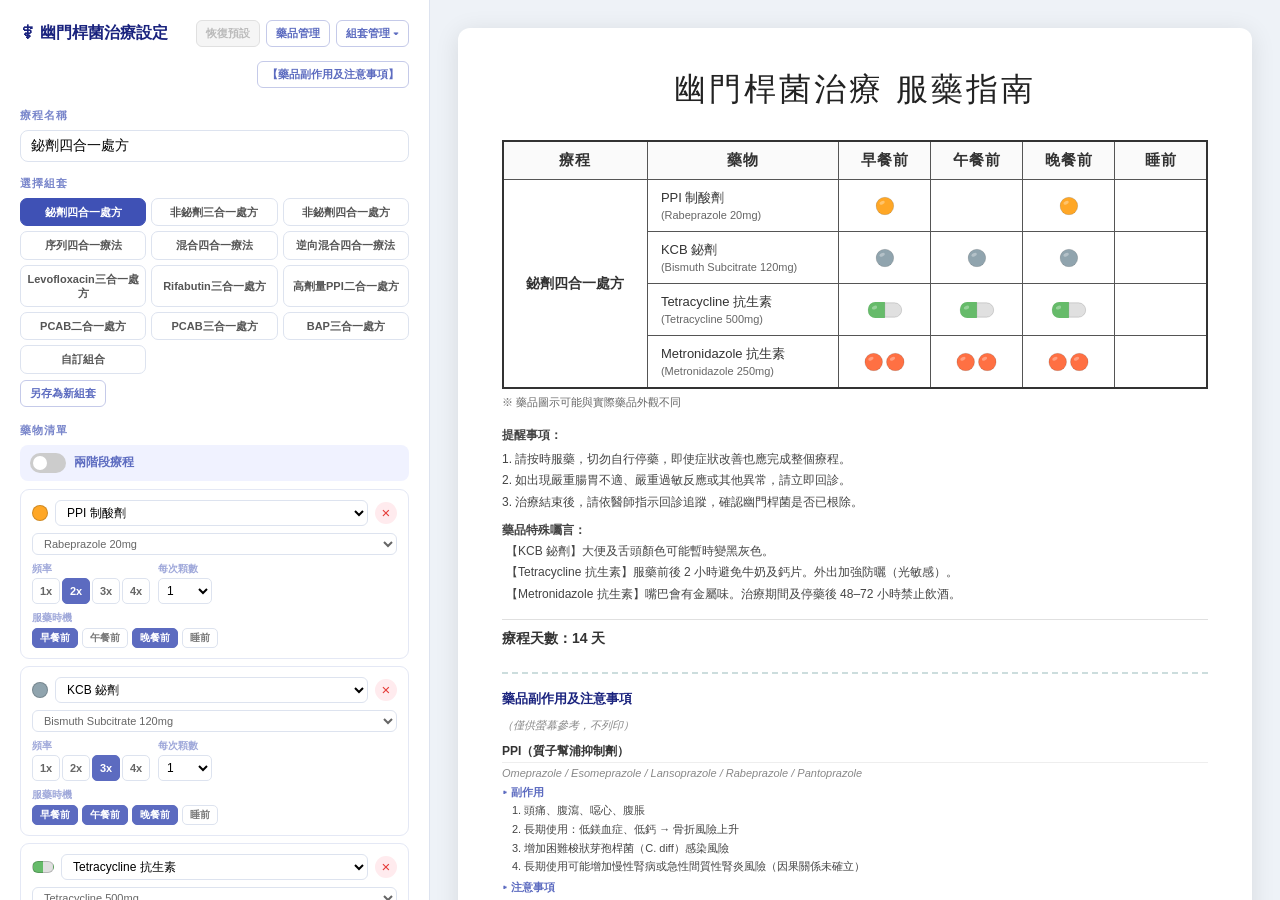
==== commit 4e0916f8: "Add admin drug management, configuration backup and personal import" ====
--- a/index.html
+++ b/index.html
@@ -45,7 +45,7 @@
   <div class="panel-title">⚕ 幽門桿菌治療設定
     <span style="margin-left:auto;display:flex;gap:6px">
       <button class="btn btn-sm" id="resetDefaultsBtn" onclick="resetToDefaults()">恢復預設</button>
-      <button class="btn btn-sm" onclick="openDrugMgr()">藥品管理</button>
+      <button class="btn btn-sm" id="cloudDrugManager" onclick="openDrugMgr()">藥品管理</button>
       <button class="btn btn-sm" id="mgrToggleBtn" onclick="toggleMgr()">組套管理 ▾</button>
     </span>
   </div>
@@ -53,6 +53,23 @@
     <button class="btn btn-sm" onclick="openSeOverlay()">【藥品副作用及注意事項】</button>
   </div>
 
+  <section id="cloudPanel" hidden>
+    <p><span id="cloudAccount">訪客</span> · <span id="cloudStatus" role="status">準備連接…</span></p>
+    <div class="cloud-actions">
+      <button class="btn btn-sm" id="cloudLogin" onclick="HpCloud.login()">登入</button>
+      <button class="btn btn-sm" id="cloudLogout" hidden onclick="HpCloud.logout()">登出</button>
+      <button class="btn btn-sm" onclick="HpCloud.refresh()">重新取得雲端設定</button>
+      <button class="btn btn-sm" id="cloudSaveNew" hidden onclick="HpCloud.save('user',true)">另存為我的組套</button>
+      <button class="btn btn-sm" id="cloudSavePersonal" hidden onclick="HpCloud.save('user')">更新我的組套</button>
+      <button class="btn btn-sm" id="cloudDeletePersonal" hidden onclick="HpCloud.remove()">刪除我的組套</button>
+      <button class="btn btn-sm" id="cloudSaveSystem" hidden onclick="HpCloud.save('system')">更新系統組套</button>
+      <button class="btn btn-sm" id="cloudNewSystem" hidden onclick="HpCloud.save('system',true)">新增系統組套</button>
+      <button class="btn btn-sm" id="cloudBackup" hidden onclick="HpCloud.backup()">匯出設定備份</button>
+      <button class="btn btn-sm" id="cloudRestore" hidden onclick="HpCloud.restore()">匯入設定</button>
+      <button class="btn btn-sm" id="cloudLegacy" hidden onclick="HpCloud.importLegacy()">匯入此瀏覽器舊設定</button>
+    </div>
+    <p>本次處方僅在此頁面編輯。按下雲端儲存才會更新組套。</p>
+  </section>
   <div class="sec-label">療程名稱</div>
   <input id="regimenName" type="text" class="text-input" placeholder="例：鉍劑四合一處方" oninput="onRegimenNameInput()">
 
@@ -110,8 +127,30 @@
 </div><!-- .app -->
 
 
+<dialog id="cloudLoginDialog">
+  <form id="cloudLoginForm" onsubmit="event.preventDefault();HpCloud.signIn()">
+    <h3>登入</h3>
+    <label>Email <input name="email" type="email" autocomplete="username" required></label>
+    <label>密碼 <input name="password" type="password" autocomplete="current-password" required></label>
+    <button type="submit">登入</button>
+    <button type="button" onclick="document.getElementById('cloudLoginDialog').close()">取消</button>
+  </form>
+</dialog>
+<script src="js/config.js"></script>
 <script src="js/defaults.js"></script>
 <script src="js/storage.js"></script>
 <script src="js/app.js"></script>
+<dialog id="cloudRestoreDialog">
+  <h3>匯入設定</h3>
+  <p>匯入為目前帳號的個人組套。缺少藥品規格時會停止匯入。</p>
+  <input id="cloudRestoreFile" type="file" accept=".json,application/json">
+  <label>匯入方式 <select id="cloudRestoreMode"><option value="merge">合併：保留現有同名組套</option><option value="replace">取代：替換所有個人組套</option></select></label>
+  <label><input type="checkbox" id="cloudIncludeSystem">也將備份中的系統組套加入我的組套</label>
+  <button type="button" onclick="HpCloud.restoreFile()">檢查並匯入組套</button>
+  <button type="button" id="cloudRestoreDrugs" hidden onclick="HpCloud.restoreDrugFile()">Admin：由此備份更新共用藥品檔</button>
+  <button type="button" onclick="document.getElementById('cloudRestoreDialog').close()">關閉</button>
+</dialog>
+<script src="js/transfer.js"></script>
+<script src="js/cloud.js"></script>
 </body>
 </html>
--- a/css/app.css
+++ b/css/app.css
@@ -210,3 +210,9 @@
   .side-effects-overlay{display:none!important}
   .col-drug{min-width:160px}
 }
+
+.cloud-actions{display:flex;gap:6px;flex-wrap:wrap}#cloudPanel{padding:10px;border:1px solid #ddd;border-radius:8px;margin:10px 0;font-size:12px}#cloudLoginForm label{display:block;margin:12px 0}#cloudLoginDialog{border:1px solid #ddd;border-radius:12px;max-width:90vw} [hidden]{display:none!important}
+@media print{#cloudPanel,#cloudLoginDialog{display:none!important}}
+
+#cloudRestoreDialog{border:1px solid #ddd;border-radius:12px;max-width:90vw;padding:20px}#cloudRestoreDialog label{display:block;margin:12px 0}
+@media print{#cloudRestoreDialog{display:none!important}}
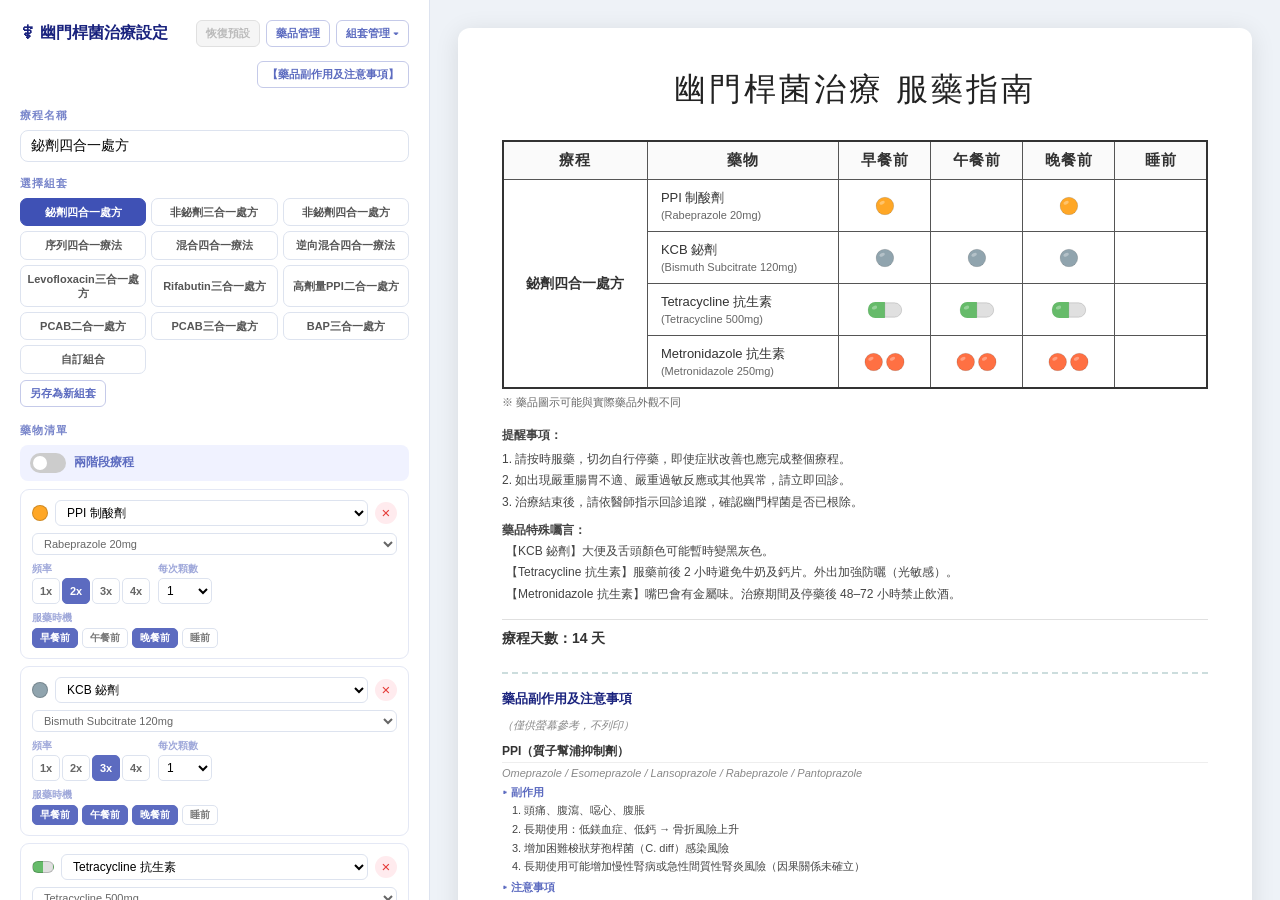
==== commit 7414f7f2: "Add mobile editor/preview switching and preserve pane scroll positions" ====
--- a/index.html
+++ b/index.html
@@ -8,6 +8,11 @@
 </head>
 <body>
 <div class="app">
+<nav class="mobile-preview-toolbar" aria-label="手機處方檢視">
+  <button class="btn btn-sm primary" id="mobilePreviewBtn" type="button" aria-controls="previewPanel" aria-expanded="false" onclick="setMobilePreview(true)">查看預覽</button>
+  <button class="btn btn-sm" id="mobileEditBtn" type="button" hidden onclick="setMobilePreview(false)">返回編輯</button>
+  <button class="btn btn-sm" id="mobilePrintBtn" type="button" hidden onclick="window.print()">列印 / 儲存 PDF</button>
+</nav>
 
 <!-- ══ INPUT PANEL ══ -->
 <div class="input-panel">
@@ -63,6 +68,8 @@
       <button class="btn btn-sm" id="cloudSavePersonal" hidden onclick="HpCloud.save('user')">更新我的組套</button>
       <button class="btn btn-sm" id="cloudDeletePersonal" hidden onclick="HpCloud.remove()">刪除我的組套</button>
       <button class="btn btn-sm" id="cloudSaveSystem" hidden onclick="HpCloud.save('system')">更新系統組套</button>
+      <button class="btn btn-sm" id="cloudSystemManager" hidden onclick="HpCloud.openSystem()">系統組套排序／刪除</button>
+      <button class="btn btn-sm" id="cloudChangePassword" hidden onclick="HpCloud.openPassword()">變更密碼</button>
       <button class="btn btn-sm" id="cloudNewSystem" hidden onclick="HpCloud.save('system',true)">新增系統組套</button>
       <button class="btn btn-sm" id="cloudBackup" hidden onclick="HpCloud.backup()">匯出設定備份</button>
       <button class="btn btn-sm" id="cloudRestore" hidden onclick="HpCloud.restore()">匯入設定</button>
@@ -109,7 +116,7 @@
 </div><!-- input-panel -->
 
 <!-- ══ PREVIEW PANEL ══ -->
-<div class="preview-panel">
+<div class="preview-panel" id="previewPanel" tabindex="-1" aria-label="處方預覽">
   <div class="preview-paper" id="previewPaper">
     <div class="preview-title">幽門桿菌治療 服藥指南</div>
     <div class="empty-hint">請選擇組套或新增藥物</div>
@@ -132,7 +139,9 @@
     <h3>登入</h3>
     <label>Email <input name="email" type="email" autocomplete="username" required></label>
     <label>密碼 <input name="password" type="password" autocomplete="current-password" required></label>
+    <p id="cloudAuthStatus" role="status"></p>
     <button type="submit">登入</button>
+    <button type="button" id="cloudResetRequest" onclick="HpCloud.requestReset()">忘記密碼</button>
     <button type="button" onclick="document.getElementById('cloudLoginDialog').close()">取消</button>
   </form>
 </dialog>
@@ -150,6 +159,23 @@
   <button type="button" id="cloudRestoreDrugs" hidden onclick="HpCloud.restoreDrugFile()">Admin：由此備份更新共用藥品檔</button>
   <button type="button" onclick="document.getElementById('cloudRestoreDialog').close()">關閉</button>
 </dialog>
+<dialog id="cloudSystemDialog">
+  <h3>系統組套管理</h3>
+  <p>排序儲存後供所有人使用。刪除前會再次確認，至少保留一個系統組套。</p>
+  <ol id="cloudSystemList"></ol>
+  <button type="button" onclick="HpCloud.saveSystemOrder()">儲存排序</button>
+  <button type="button" onclick="document.getElementById('cloudSystemDialog').close()">關閉</button>
+</dialog>
+<dialog id="cloudPasswordDialog">
+  <form id="cloudPasswordForm" onsubmit="event.preventDefault();HpCloud.updatePassword()">
+    <h3>設定新密碼</h3>
+    <label>新密碼 <input type="password" name="password" minlength="8" autocomplete="new-password" required></label>
+    <label>再次輸入 <input type="password" name="confirmPassword" minlength="8" autocomplete="new-password" required></label>
+    <p id="cloudPasswordStatus" role="status"></p>
+    <button type="submit" id="cloudPasswordSubmit">更新密碼</button>
+    <button type="button" onclick="document.getElementById('cloudPasswordDialog').close()">取消</button>
+  </form>
+</dialog>
 <script src="js/transfer.js"></script>
 <script src="js/cloud.js"></script>
 </body>
--- a/css/app.css
+++ b/css/app.css
@@ -1,6 +1,7 @@
 *{box-sizing:border-box;margin:0;padding:0}
 body{font-family:'PingFang TC','Noto Sans TC','Microsoft JhengHei',sans-serif;background:#eef2f7;color:#333;min-height:100vh}
 .app{display:flex;height:100vh;overflow:hidden;position:relative}
+.mobile-preview-toolbar{display:none}
 
 /* ── Input Panel ── */
 .input-panel{width:430px;min-width:390px;background:#fff;padding:0;overflow-y:auto;border-right:1px solid #dde3ef;display:flex;flex-direction:column;height:100vh}
@@ -201,9 +202,26 @@
 .dm-note-ta:focus{outline:none;border-color:#5c6bc0}
 .panel-sub-row{display:flex;justify-content:flex-end;margin-bottom:6px}
 
+/* Mobile uses one pane at a time; the prescription DOM stays mounted. */
+@media screen and (max-width:1000px){
+  .app{height:100vh;height:100dvh;padding-top:58px}
+  .mobile-preview-toolbar{display:flex;position:absolute;top:0;left:0;right:0;height:58px;align-items:center;gap:8px;padding:8px 12px;background:#fff;border-bottom:1px solid #dde3ef;z-index:20}
+  .mobile-preview-toolbar .btn{min-height:40px;font-size:14px}
+  .input-panel{width:100%;min-width:0;height:100%;border-right:0}
+  .panel-inner{padding:14px;min-width:0}
+  .panel-title{flex-wrap:wrap}
+  .preview-panel{display:none;width:100%;min-width:0;height:100%;padding:12px;overflow:auto;align-items:flex-start}
+  .preview-paper{width:900px;min-width:900px;max-width:none;flex-shrink:0}
+  .app.mobile-preview .input-panel{display:none}
+  .app.mobile-preview .preview-panel{display:flex}
+  .side-effects-overlay{padding:20px 16px}
+}
+
 @media print{
+  .mobile-preview-toolbar{display:none!important}
+  .app{display:block;height:auto;overflow:visible;padding-top:0}
   .input-panel{display:none!important}
-  .preview-panel{padding:0;background:white}
+  .preview-panel{display:flex!important;height:auto;overflow:visible;padding:0;background:white}
   .preview-paper{box-shadow:none;border-radius:0;padding:28px;max-width:100%}
   body{background:white}
   .se-preview{display:none!important}
@@ -216,3 +234,6 @@
 
 #cloudRestoreDialog{border:1px solid #ddd;border-radius:12px;max-width:90vw;padding:20px}#cloudRestoreDialog label{display:block;margin:12px 0}
 @media print{#cloudRestoreDialog{display:none!important}}
+
+#cloudSystemDialog,#cloudPasswordDialog{border:1px solid #ddd;border-radius:12px;max-width:90vw;padding:20px}#cloudSystemList{max-height:55vh;overflow:auto;padding-left:24px}#cloudSystemList li{display:flex;align-items:center;gap:6px;margin:10px 0}#cloudSystemList span{flex:1;min-width:0;overflow-wrap:anywhere}#cloudPasswordForm label{display:block;margin:12px 0}
+@media print{#cloudSystemDialog,#cloudPasswordDialog{display:none!important}}
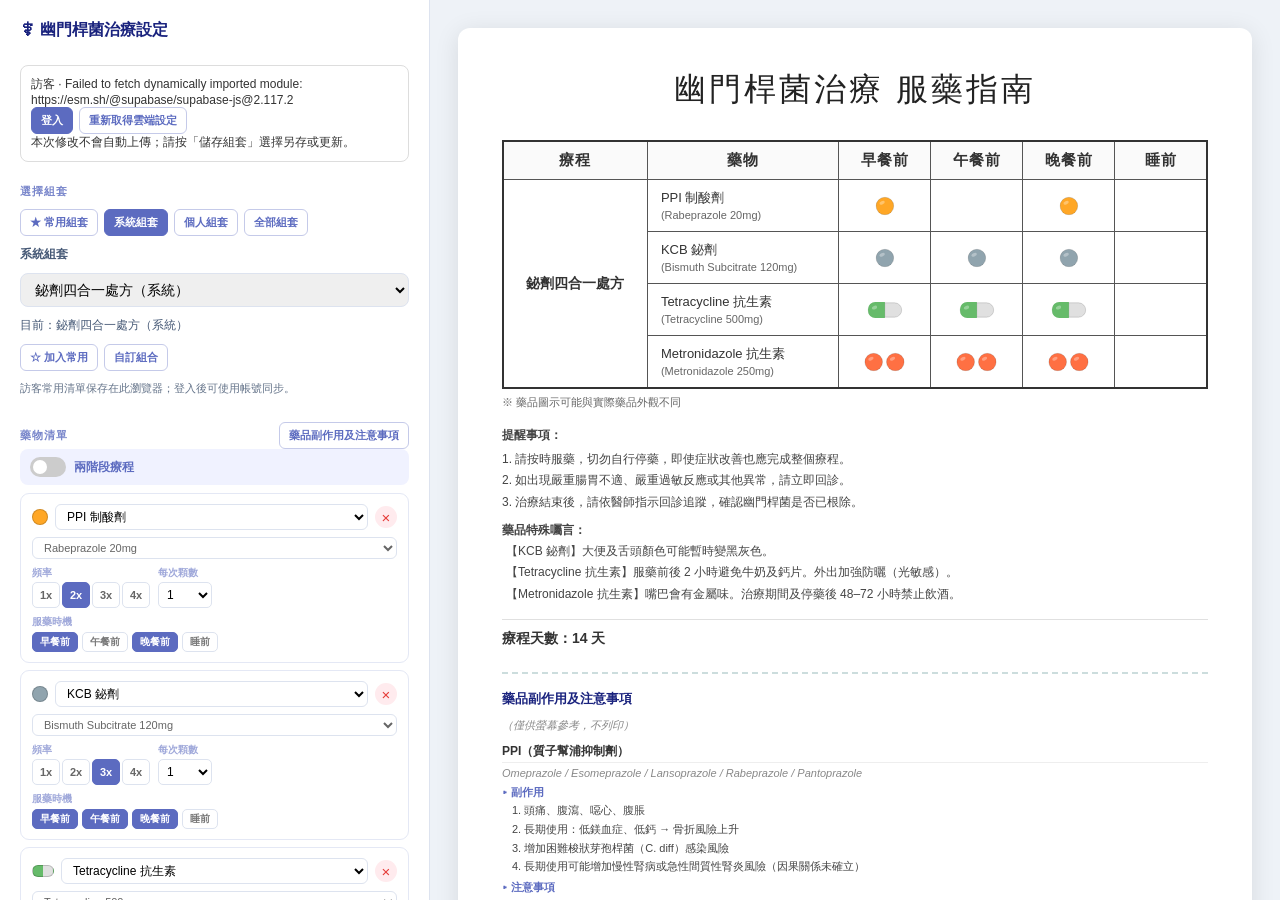
==== commit efa0aa19: "Add grouped V3 tools, synced favorites, validated save dialogs and automated regression" ====
--- a/index.html
+++ b/index.html
@@ -48,47 +48,58 @@
 
 <div class="panel-inner" id="mainContent">
   <div class="panel-title">⚕ 幽門桿菌治療設定
-    <span style="margin-left:auto;display:flex;gap:6px">
-      <button class="btn btn-sm" id="resetDefaultsBtn" onclick="resetToDefaults()">恢復預設</button>
-      <button class="btn btn-sm" id="cloudDrugManager" onclick="openDrugMgr()">藥品管理</button>
-      <button class="btn btn-sm" id="mgrToggleBtn" onclick="toggleMgr()">組套管理 ▾</button>
-    </span>
-  </div>
-  <div class="panel-sub-row">
-    <button class="btn btn-sm" onclick="openSeOverlay()">【藥品副作用及注意事項】</button>
-  </div>
+
+  </div>
+
 
   <section id="cloudPanel" hidden>
     <p><span id="cloudAccount">訪客</span> · <span id="cloudStatus" role="status">準備連接…</span></p>
-    <div class="cloud-actions">
-      <button class="btn btn-sm" id="cloudLogin" onclick="HpCloud.login()">登入</button>
+    <div class="cloud-actions account-actions">
+      <button class="btn btn-sm primary" id="cloudLogin" onclick="HpCloud.login()">登入</button>
       <button class="btn btn-sm" id="cloudLogout" hidden onclick="HpCloud.logout()">登出</button>
       <button class="btn btn-sm" onclick="HpCloud.refresh()">重新取得雲端設定</button>
-      <button class="btn btn-sm" id="cloudSaveNew" hidden onclick="HpCloud.save('user',true)">另存為我的組套</button>
-      <button class="btn btn-sm" id="cloudSavePersonal" hidden onclick="HpCloud.save('user')">更新我的組套</button>
-      <button class="btn btn-sm" id="cloudDeletePersonal" hidden onclick="HpCloud.remove()">刪除我的組套</button>
-      <button class="btn btn-sm" id="cloudSaveSystem" hidden onclick="HpCloud.save('system')">更新系統組套</button>
-      <button class="btn btn-sm" id="cloudSystemManager" hidden onclick="HpCloud.openSystem()">系統組套排序／刪除</button>
-      <button class="btn btn-sm" id="cloudChangePassword" hidden onclick="HpCloud.openPassword()">變更密碼</button>
-      <button class="btn btn-sm" id="cloudNewSystem" hidden onclick="HpCloud.save('system',true)">新增系統組套</button>
-      <button class="btn btn-sm" id="cloudBackup" hidden onclick="HpCloud.backup()">匯出設定備份</button>
-      <button class="btn btn-sm" id="cloudRestore" hidden onclick="HpCloud.restore()">匯入設定</button>
-      <button class="btn btn-sm" id="cloudLegacy" hidden onclick="HpCloud.importLegacy()">匯入此瀏覽器舊設定</button>
-    </div>
-    <p>本次處方僅在此頁面編輯。按下雲端儲存才會更新組套。</p>
+    </div>
+    <details class="function-group" id="personalTools" hidden>
+      <summary>個人功能 <span>組套、備份與帳號</span></summary>
+      <div class="cloud-actions">
+        <button class="btn btn-sm primary" id="cloudSaveNew" hidden onclick="HpCloud.openSave('user',true)">另存為個人組套</button>
+        <button class="btn btn-sm" id="cloudSavePersonal" hidden onclick="HpCloud.openSave('user',false)">更新個人組套</button>
+        <button class="btn btn-sm warn" id="cloudDeletePersonal" hidden onclick="HpCloud.remove()">刪除個人組套</button>
+        <button class="btn btn-sm" id="cloudBackup" hidden onclick="HpCloud.backup()">匯出設定備份</button>
+        <button class="btn btn-sm" id="cloudRestore" hidden onclick="HpCloud.restore()">匯入設定</button>
+        <button class="btn btn-sm" id="cloudLegacy" hidden onclick="HpCloud.importLegacy()">匯入此瀏覽器舊設定</button>
+        <button class="btn btn-sm" id="cloudFavoriteMigration" hidden onclick="HpCloud.migrateFavorites()">搬移本瀏覽器常用清單</button>
+        <button class="btn btn-sm" id="cloudChangePassword" hidden onclick="HpCloud.openPassword()">變更密碼</button>
+      </div>
+    </details>
+    <details class="function-group admin-tools" id="adminTools" hidden>
+      <summary>系統管理 <span>管理者專用 · 影響所有使用者</span></summary>
+      <div class="cloud-actions">
+        <button class="btn btn-sm" id="cloudSaveSystem" hidden onclick="HpCloud.openSave('system',false)">更新系統組套</button>
+        <button class="btn btn-sm" id="cloudNewSystem" hidden onclick="HpCloud.openSave('system',true)">新增系統組套</button>
+        <button class="btn btn-sm" id="cloudSystemManager" hidden onclick="HpCloud.openSystem()">系統組套排序／刪除</button>
+        <button class="btn btn-sm" id="cloudDrugManager" onclick="openDrugMgr()">藥品管理</button>
+      </div>
+    </details>
+    <p>本次修改不會自動上傳；請按「儲存組套」選擇另存或更新。</p>
   </section>
-  <div class="sec-label">療程名稱</div>
-  <input id="regimenName" type="text" class="text-input" placeholder="例：鉍劑四合一處方" oninput="onRegimenNameInput()">
-
-  <div class="sec-label">選擇組套</div>
+  <details class="function-group" id="localTools">
+    <summary>本機設定管理</summary>
+    <div class="cloud-actions">
+      <button class="btn btn-sm" id="resetDefaultsBtn" onclick="resetToDefaults()">恢復預設</button>
+      <button class="btn btn-sm" onclick="openDrugMgr()">藥品管理</button>
+      <button class="btn btn-sm" id="mgrToggleBtn" onclick="toggleMgr()">組套管理 ▾</button>
+    </div>
+  </details>
+  <div class="section-heading regimen-library-heading"><div class="sec-label">選擇組套</div><button class="btn btn-sm primary" id="cloudSaveEntry" hidden onclick="HpCloud.openSave()">儲存組套</button></div>
   <div class="preset-grid" id="presetGrid"></div>
   <div class="preset-action-row" id="presetActionRow">
     <button class="btn btn-sm primary" id="saveModBtn" style="display:none" onclick="saveCurrentPreset()">儲存修改</button>
     <button class="btn btn-sm warn" id="revertBtn" style="display:none" onclick="revertToLastSaved()">回復</button>
-    <button class="btn btn-sm" onclick="saveAsNewPreset()">另存為新組套</button>
-  </div>
-
-  <div class="sec-label">藥物清單</div>
+    <button class="btn btn-sm" id="localSaveAsNew" onclick="saveAsNewPreset()">另存為新組套</button>
+  </div>
+
+  <div class="section-heading"><div class="sec-label">藥物清單</div><button class="btn btn-sm" onclick="openSeOverlay()">藥品副作用及注意事項</button></div>
   <div class="phase-toggle-row">
     <label class="toggle-switch"><input type="checkbox" id="phasedToggle" onchange="togglePhased()"><span class="toggle-track"></span></label>
     <span class="toggle-label">兩階段療程</span>
@@ -159,6 +170,21 @@
   <button type="button" id="cloudRestoreDrugs" hidden onclick="HpCloud.restoreDrugFile()">Admin：由此備份更新共用藥品檔</button>
   <button type="button" onclick="document.getElementById('cloudRestoreDialog').close()">關閉</button>
 </dialog>
+<dialog id="cloudSaveDialog" aria-labelledby="cloudSaveTitle" oncancel="if(!HpCloud.cancelSave())event.preventDefault()">
+  <form id="cloudSaveForm" onsubmit="event.preventDefault();HpCloud.submitSave()">
+    <h3 id="cloudSaveTitle">儲存組套</h3>
+    <label for="cloudSaveMode">儲存方式</label>
+    <select id="cloudSaveMode" onchange="HpCloud.saveModeChanged()"></select>
+    <label for="cloudSaveName">組套名稱</label>
+    <input id="cloudSaveName" type="text" required maxlength="200" aria-describedby="cloudSaveFeedback">
+    <p id="cloudSaveScopeHint"></p>
+    <p id="cloudSaveFeedback" role="status" aria-live="polite"></p>
+    <div class="cloud-actions">
+      <button type="submit" class="btn primary" id="cloudSaveSubmit">儲存</button>
+      <button type="button" class="btn" id="cloudSaveCancel" onclick="HpCloud.cancelSave()">取消</button>
+    </div>
+  </form>
+</dialog>
 <dialog id="cloudSystemDialog">
   <h3>系統組套管理</h3>
   <p>排序儲存後供所有人使用。刪除前會再次確認，至少保留一個系統組套。</p>
--- a/css/app.css
+++ b/css/app.css
@@ -237,3 +237,60 @@
 
 #cloudSystemDialog,#cloudPasswordDialog{border:1px solid #ddd;border-radius:12px;max-width:90vw;padding:20px}#cloudSystemList{max-height:55vh;overflow:auto;padding-left:24px}#cloudSystemList li{display:flex;align-items:center;gap:6px;margin:10px 0}#cloudSystemList span{flex:1;min-width:0;overflow-wrap:anywhere}#cloudPasswordForm label{display:block;margin:12px 0}
 @media print{#cloudSystemDialog,#cloudPasswordDialog{display:none!important}}
+
+/* Grouped tools and compact regimen library */
+#presetGrid{display:flex;flex-direction:column;gap:10px}
+.preset-tabs{display:flex;gap:6px;flex-wrap:wrap}
+.preset-select-label{font-size:12px;font-weight:700;color:#465976}
+#presetSelect{width:100%;min-width:0;font-size:14px}
+.preset-current{font-size:12px;color:#465976;overflow-wrap:anywhere}
+.favorite-help{font-size:11px;color:#65748a;margin:0}
+.function-group{border:1px solid #dce4ee;border-radius:8px;margin:12px 0;background:#fff}
+.function-group summary{cursor:pointer;padding:12px;font-weight:700;font-size:13px;color:#28466c}
+.function-group summary span{font-size:11px;font-weight:400;color:#64748b;margin-left:6px}
+.function-group .cloud-actions{padding:0 12px 12px;gap:8px}
+.admin-tools{border-color:#e5d3ab;background:#fffcf5}
+.admin-tools summary{color:#73551c}
+.btn:disabled{opacity:.45;cursor:not-allowed}
+
+.section-heading{display:flex;align-items:center;justify-content:space-between;gap:10px;margin-top:18px}
+.section-heading .sec-label{margin:0}
+.section-heading .btn{flex-shrink:0}
+#cloudLoginDialog{position:fixed;inset:24px auto auto 24px;margin:0;width:380px;max-width:calc(100vw - 48px);max-height:calc(100dvh - 48px);box-sizing:border-box;padding:24px;overflow:auto;border-radius:14px;box-shadow:0 12px 40px #172d4d33}
+#cloudLoginForm label{font-size:14px;display:block;margin:16px 0}
+#cloudLoginForm input{display:block;width:100%;min-height:44px;margin-top:7px;padding:10px;border:1px solid #cbd5e1;border-radius:7px;font-size:16px;box-sizing:border-box}
+#cloudLoginForm button{min-height:42px;padding:8px 14px;margin:4px 3px;font-size:14px}
+#cloudSaveDialog{border:1px solid #cbd5e1;border-radius:12px;padding:22px;max-width:min(440px,calc(100vw - 32px));box-sizing:border-box}
+@media screen and (max-width:600px){
+ #cloudLoginDialog{inset:16px auto auto 16px;width:calc(100vw - 32px);max-width:calc(100vw - 32px);max-height:calc(100dvh - 32px);padding:20px}
+ .section-heading .btn{font-size:11px;padding:7px}
+}
+
+/* Compact centered operation dialogs, with a distinct modal surface. */
+dialog,#cloudLoginDialog,#cloudSaveDialog{position:fixed;inset:0;margin:auto;width:560px;max-width:calc(100vw - 48px);max-height:calc(100vh - 48px);max-height:calc(100dvh - 48px);padding:22px;box-sizing:border-box;overflow:auto;border:1px solid #c2cbe6;border-radius:14px;background:#f5f7ff;color:#26364b;font-family:inherit;font-size:13px;line-height:1.6;box-shadow:0 16px 48px #172d4d40}
+dialog::backdrop{background:rgba(25,37,59,.46)}
+#cloudLoginDialog{width:420px}
+dialog h3{font-size:17px;margin:0 0 14px;line-height:1.4}
+dialog p{font-size:13px;margin:10px 0;overflow-wrap:anywhere}
+dialog label,#cloudLoginForm label{display:block;font-size:13px;margin:14px 0 7px}
+dialog input:not([type="checkbox"]),dialog select,#cloudLoginForm input{display:block;width:100%;font:inherit;font-size:14px;min-height:38px;padding:8px 10px;border:1px solid #b9c8db;border-radius:7px;box-sizing:border-box;background:#fff;color:#26364b}
+dialog select option{font-size:14px}
+dialog input[type="checkbox"]{width:17px;height:17px;vertical-align:middle;margin:0 7px 0 0}
+dialog input[type="file"]{padding:7px;font-size:13px}
+dialog input::file-selector-button{font:inherit;font-size:12px;padding:7px 10px;margin-right:8px;border:1px solid #b9c8db;border-radius:6px;background:#fff}
+dialog button,dialog .btn,dialog .btn-sm,#cloudLoginForm button{font-family:inherit;font-size:12px;min-height:38px;padding:8px 12px;border-radius:7px;margin:5px 5px 5px 0;white-space:normal;line-height:1.4}
+dialog button:not(.btn){border:1px solid #b9c8db;background:#fff;color:#28466c;cursor:pointer}
+dialog .cloud-actions{gap:7px;margin-top:14px}
+dialog li{margin:12px 0;font-size:13px;overflow-wrap:anywhere}
+.dialog-feedback{padding:10px;border-radius:7px;background:#edf7f1;color:#24583c;min-height:22px}
+.dialog-feedback:empty{display:none}
+.dialog-feedback.error{background:#fff0ef;color:#a32626;border:1px solid #e3aaaa;font-weight:600}
+@media screen and (max-width:600px){
+ dialog,#cloudLoginDialog,#cloudSaveDialog{inset:0;margin:auto;width:calc(100vw - 32px);max-width:calc(100vw - 32px);max-height:calc(100vh - 32px);max-height:calc(100dvh - 32px);padding:18px}
+ /* 16px entry controls prevent automatic input zoom on iPhone. */
+ dialog input:not([type="checkbox"]),dialog select,#cloudLoginForm input{font-size:16px;min-height:44px}
+ dialog button,dialog .btn,dialog .btn-sm,#cloudLoginForm button{min-height:44px}
+}
+@media print{dialog{display:none!important}}
+
+.regimen-library-heading{margin-top:12px;margin-bottom:10px}
